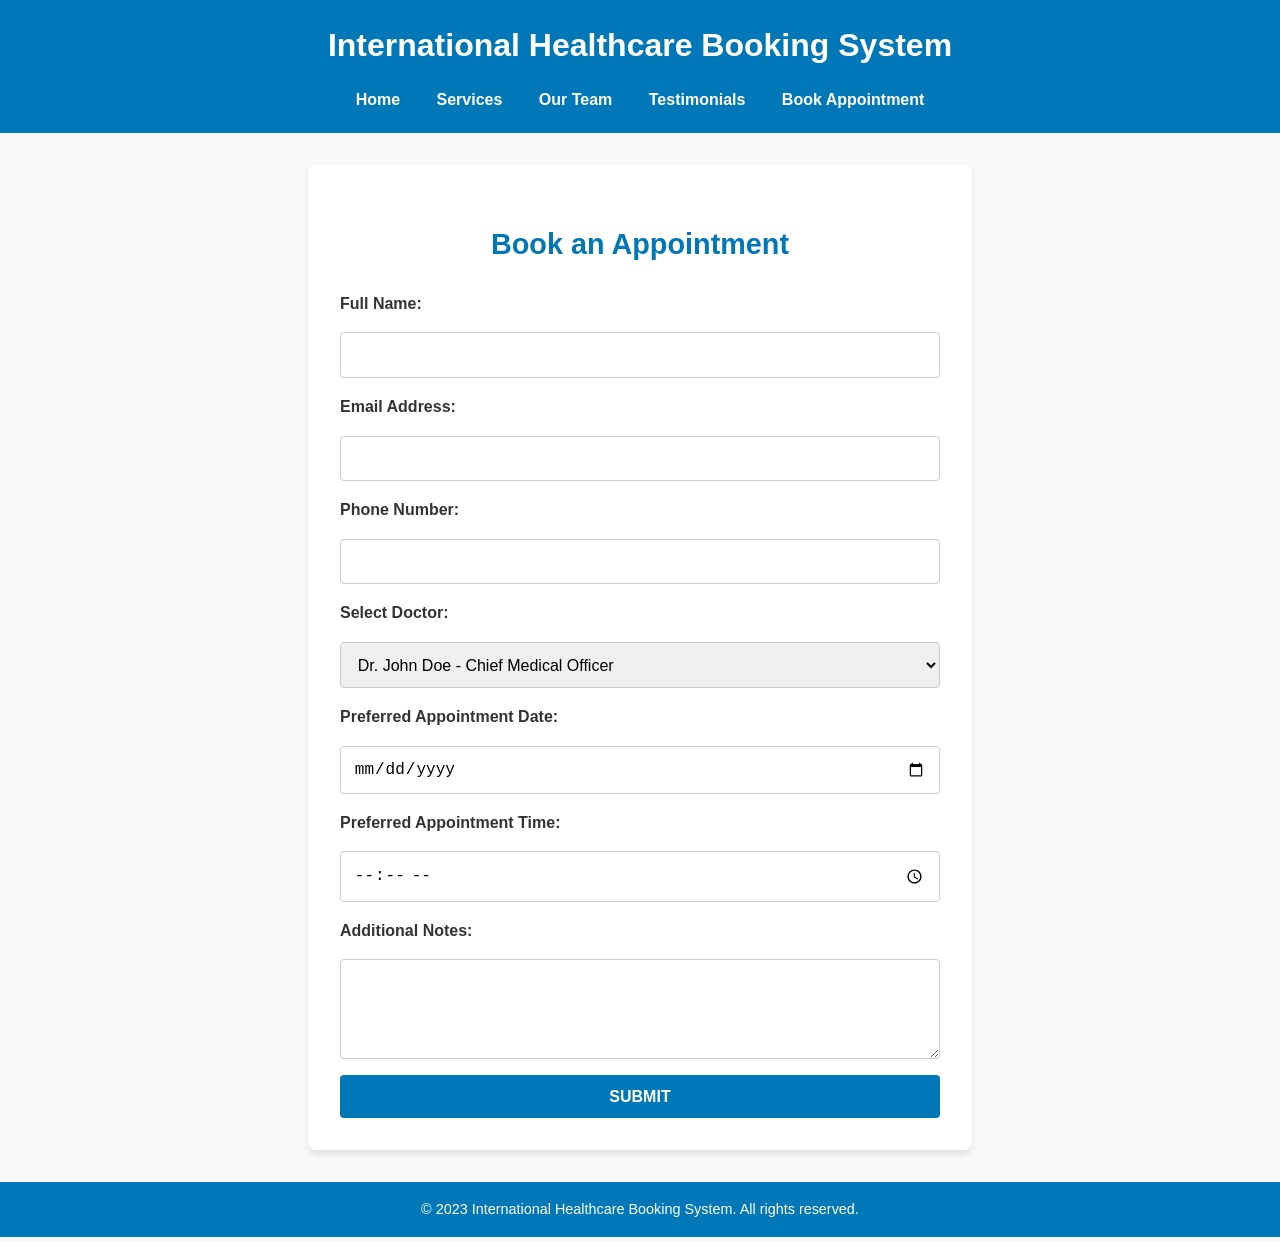
==== appointment.html @ 0a58dc1a "Healthcare Booking System" ====
<!DOCTYPE html>
<html lang="en">
    <head>
        <meta charset="UTF-8">
        <meta name="viewport" content="width=device-width, initial-scale=1.0">
        <title>Appointment Form - International Healthcare Booking System</title>
        <link rel="stylesheet" href="styles.css">
    </head>
    <body>
        <header style="background-image: url('https://media.istockphoto.com/id/1421323821/vector/circle-with-transition-line-elements-from-white-to-black-abstract-geometric-art-line.jpg?s=1024x1024&w=is&k=20&c=bwDYL6JbbYhh5A_4qeTHYhRvHOhdaFpPmRGSsmVJW2s='); background-size: cover; background-position: center; padding: 20px; text-align: center;">
            <h1>International Healthcare Booking System</h1>
            <nav>
                <a href="index.html">Home</a>
                <a href="services.html">Services</a>
                <a href="meet.html">Our Team</a>
                <a href="testimonials.html">Testimonials</a>
                <a href="appointment.html">Book Appointment</a>
            </nav>
        </header>
        <section id="appointment">
            <h2>Book an Appointment</h2>
            <form action="submit_appointment.php" method="post">
                <label for="name">Full Name:</label>
                <input type="text" id="name" name="name" required>
                
                <label for="email">Email Address:</label>
                <input type="email" id="email" name="email" required>
                
                <label for="phone">Phone Number:</label>
                <input type="tel" id="phone" name="phone" required>
                
                <label for="doctor">Select Doctor:</label>
                <select id="doctor" name="doctor" required>
                    <option value="Dr. John Doe">Dr. John Doe - Chief Medical Officer</option>
                    <option value="Dr. Jane Smith">Dr. Jane Smith - Senior Surgeon</option>
                    <option value="Dr. Emily Johnson">Dr. Emily Johnson - Pediatric Specialist</option>
                    <option value="Dr. Michael Brown">Dr. Michael Brown - Cardiologist</option>
                </select>
                
                <label for="date">Preferred Appointment Date:</label>
                <input type="date" id="date" name="date" required>
                
                <label for="time">Preferred Appointment Time:</label>
                <input type="time" id="time" name="time" required>
                
                <label for="message">Additional Notes:</label>
                <textarea id="message" name="message" rows="4"></textarea>
                
                <button type="submit">Submit</button>
            </form>
        </section>
        <footer>
            <p>&copy; 2023 International Healthcare Booking System. All rights reserved.</p>
        </footer>
    </body>
</html>
---- styles.css ----
/* General Styles */
body {
    font-family: Arial, sans-serif;
    margin: 0;
    padding: 0;
    line-height: 1.6;
    background-color: #f9f9f9;
    color: #333;
}

header {
    background-image: url('https://media.istockphoto.com/id/1421323821/vector/circle-with-transition-line-elements-from-white-to-black-abstract-geometric-art-line.jpg?s=1024x1024&w=is&k=20&c=bwDYL6JbbYhh5A_4qeTHYhRvHOhdaFpPmRGSsmVJW2s=');
    background-size:auto;
    background-position: center;
    color: white;
    text-align: center;
    padding: 20px;
}

/* Main Content Styles */
main {
    padding: 2rem;
    background-color: #ffffff;
    max-width: 800px;
    margin: 2rem auto;
    border-radius: 8px;
    box-shadow: 0 4px 6px rgba(0, 0, 0, 0.1);
}

main h2 {
    font-size: 1.8rem;
    color: #0077b6;
    margin-bottom: 1rem;
    text-align: center;
}

main p {
    font-size: 1rem;
    color: #555;
    line-height: 1.6;
    margin-bottom: 1.5rem;
}

main ul, main ol {
    margin: 1rem 0;
    padding-left: 1.5rem;
    color: #333;
}

main ul li, main ol li {
    margin-bottom: 0.5rem;
    font-size: 1rem;
    line-height: 1.4;
}

main nav {
    margin-top: 1rem;
    text-align: center;
}
main nav a {
    color: #0077b6;
    text-decoration: none;
    font-weight: bold;
    margin: 0 1rem;
}

/* Swiper Styles for Testimonials */
.swiper.mySwipertesti {
    padding: 2rem 0;
}

.swiper.mySwipertesti .swiper-wrapper {
    display: flex;
    gap: 1rem;
}

.swiper.mySwipertesti .swiper-slide {
    max-width: 300px;
    margin: auto;
}

.swiper.mySwiperservices .swiper-wrapper {
    display: flex;
    gap: 1rem;
}

.swiper.mySwiperservices .swiper-slide {
    max-width: 300px;
    margin: auto;
    text-align: center;
    background-color: white;
    border-radius: 8px;
    box-shadow: 0 4px 6px rgba(0, 0, 0, 0.1);
    padding: 1rem;
}

.swiper.mySwiperservices .swiper-slide img {
    width: 100%;
    height: 150px;
    object-fit: cover;
    border-radius: 8px;
    margin-bottom: 1rem;
}

.swiper.mySwiperservices .swiper-slide h3 {
    font-size: 1.2rem;
    color: #333;
    margin: 0.5rem 0;
}

.swiper.mySwiperservices .swiper-slide p {
    font-size: 0.9rem;
    color: #555;
    margin: 0;
}
/* Header Styles */
header {
    background-color: #0077b6;
    color: white;
    padding: 1rem 2rem;
    text-align: center;
}

header h1 {
    margin: 0;
    font-size: 2rem;
}

header nav {
    margin-top: 1rem;
}

header nav a {
    color: white;
    text-decoration: none;
    margin: 0 1rem;
    font-weight: bold;
}

header nav a:hover {
    text-decoration: underline;
}

/* Testimonials Section */
#testimonials {
    padding: 2rem;
    background-color: #e3f2fd;
    text-align: center;
}

#testimonials h2 {
    font-size: 1.8rem;
    margin-bottom: 1.5rem;
    color: #0077b6;
}

.swiper-slide {
    display: flex;
    flex-direction: column;
    align-items: center;
    text-align: center;
    padding: 1rem;
    background-color: white;
    border-radius: 8px;
    box-shadow: 0 4px 6px rgba(0, 0, 0, 0.1);
}

.swiper-slide img {
    width: 100px;
    height: 100px;
    border-radius: 50%;
    margin-bottom: 1rem;
    object-fit: cover;
}

.swiper-slide p {
    margin: 0.5rem 0;
}

.swiper-slide strong {
    color: #0077b6;
}

/* Swiper Pagination */
.swiper-pagination {
    margin-top: 1rem;
}

/* Footer Styles */
footer {
    background-color: #0077b6;
    color: white;
    text-align: center;
    padding: 1rem 0;
    margin-top: 2rem;
}

footer p {
    margin: 0;
    font-size: 0.9rem;
}

/* Team Section */
#team {
    padding: 2rem;
    background-color: #f1f1f1;
    text-align: center;
}

#team h2 {
    font-size: 1.8rem;
    margin-bottom: 1.5rem;
    color: #0077b6;
}

.team-container {
    display: flex;
    flex-wrap: wrap;
    gap: 20px;
    justify-content: center;
    padding: 20px;
}

.team-member {
    text-align: center;
    max-width: 200px;
    background-color: white;
    border-radius: 8px;
    box-shadow: 0 4px 6px rgba(0, 0, 0, 0.1);
    padding: 1rem;
}

.team-member img {
    width: 100%;
    border-radius: 50%;
    margin-bottom: 1rem;
    object-fit: cover;
}

.team-member h3 {
    font-size: 1.2rem;
    color: #333;
    margin: 0.5rem 0;
}

.team-member p {
    font-size: 0.9rem;
    color: #555;
}

/* Appointment Section */
#appointment {
    padding: 2rem;
    background-color: #ffffff;
    max-width: 600px;
    margin: 2rem auto;
    border-radius: 8px;
    box-shadow: 0 4px 6px rgba(0, 0, 0, 0.1);
}

#appointment h2 {
    font-size: 1.8rem;
    color: #0077b6;
    text-align: center;
    margin-bottom: 1.5rem;
}

#appointment form {
    display: flex;
    flex-direction: column;
    gap: 1rem;
}

#appointment label {
    font-size: 1rem;
    color: #333;
    font-weight: bold;
}

#appointment input,
#appointment select,
#appointment textarea {
    padding: 0.8rem;
    font-size: 1rem;
    border: 1px solid #ccc;
    border-radius: 4px;
    width: 100%;
    box-sizing: border-box;
}

#appointment input:focus,
#appointment select:focus,
#appointment textarea:focus {
    border-color: #0077b6;
    outline: none;
    box-shadow: 0 0 4px rgba(0, 119, 182, 0.5);
}

#appointment button {
    padding: 0.8rem;
    font-size: 1rem;
    background-color: #0077b6;
    color: white;
    border: none;
    border-radius: 4px;
    cursor: pointer;
    font-weight: bold;
    text-transform: uppercase;
}

#appointment button:hover {
    background-color: #005f8a;
}

/* Services Section */
#services {
    padding: 2rem;
    background-color: #f9f9f9;
    text-align: center;
}

#services h2 {
    font-size: 1.8rem;
    margin-bottom: 1.5rem;
    color: #0077b6;
}

.swiper.mySwiperservices {
    padding: 2rem 0;
}

.swiper-slide img {
    width: 100%;
    height: 150px;
    object-fit: cover;
    border-radius: 8px;
    margin-bottom: 1rem;
}

.swiper-slide h3 {
    font-size: 1.2rem;
    color: #333;
    margin: 0.5rem 0;
}

.swiper-slide p {
    font-size: 0.9rem;
    color: #555;
    margin: 0;
}

.swiper-button-next,
.swiper-button-prev {
    color: #0077b6;
}

.swiper-button-next:hover,
.swiper-button-prev:hover {
    color: #005f8a;
}

/* Contact Form Section */
.contact-container {
    padding: 2rem;
    background-color: #f1f1f1;
    max-width: 800px;
    margin: 2rem auto;
    border-radius: 8px;
    box-shadow: 0 4px 6px rgba(0, 0, 0, 0.1);
}

.contact-header {
    text-align: center;
    margin-bottom: 2rem;
}

.contact-header h1 {
    font-size: 2rem;
    color: #0077b6;
    margin-bottom: 0.5rem;
}

.contact-header p {
    font-size: 1rem;
    color: #555;
}

.contact-form {
    display: flex;
    flex-direction: column;
    gap: 1.5rem;
}

.contact-form h2 {
    font-size: 1.5rem;
    color: #0077b6;
    margin-bottom: 0.5rem;
}

.contact-form input,
.contact-form select,
.contact-form textarea {
    padding: 0.8rem;
    font-size: 1rem;
    border: 1px solid #ccc;
    border-radius: 4px;
    width: 100%;
    box-sizing: border-box;
}

.contact-form input:focus,
.contact-form select:focus,
.contact-form textarea:focus {
    border-color: #0077b6;
    outline: none;
    box-shadow: 0 0 4px rgba(0, 119, 182, 0.5);
}

.contact-form button {
    padding: 0.8rem;
    font-size: 1rem;
    background-color: #0077b6;
    color: white;
    border: none;
    border-radius: 4px;
    cursor: pointer;
    font-weight: bold;
    text-transform: uppercase;
}

.contact-form button:hover {
    background-color: #005f8a;
}

/* Media Queries */
@media (max-width: 768px) {
    .team-container {
        flex-direction: column;
        align-items: center;
    }

    .team-member {
        max-width: 90%;
    }

    #appointment {
        width: 90%;
    }
}

@media (max-width: 480px) {
    header h1 {
        font-size: 1.5rem;
    }

    header nav a {
        font-size: 0.9rem;
    }

    #testimonials h2,
    #team h2,
    #services h2 {
        font-size: 1.5rem;
    }

    .swiper-slide img {
        width: 80%;
        height: auto;
    }
}
/* End of CSS */
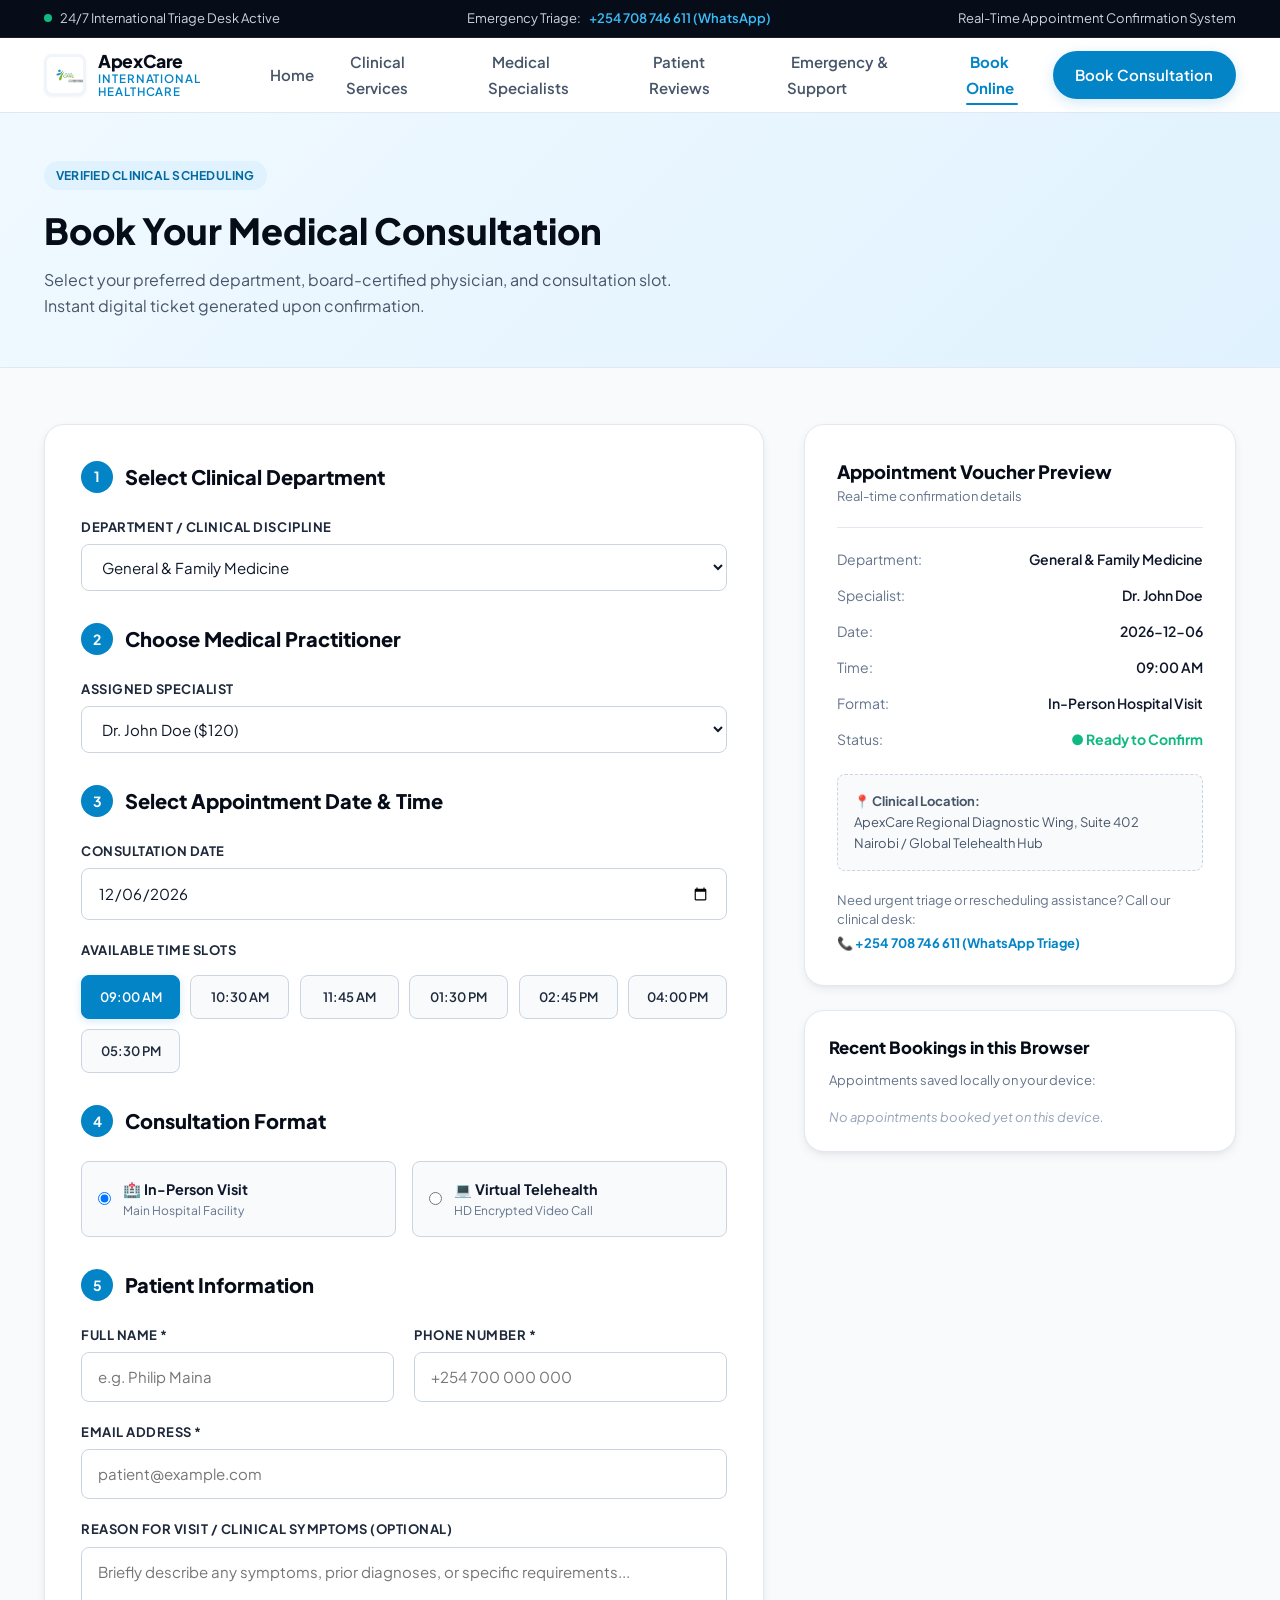
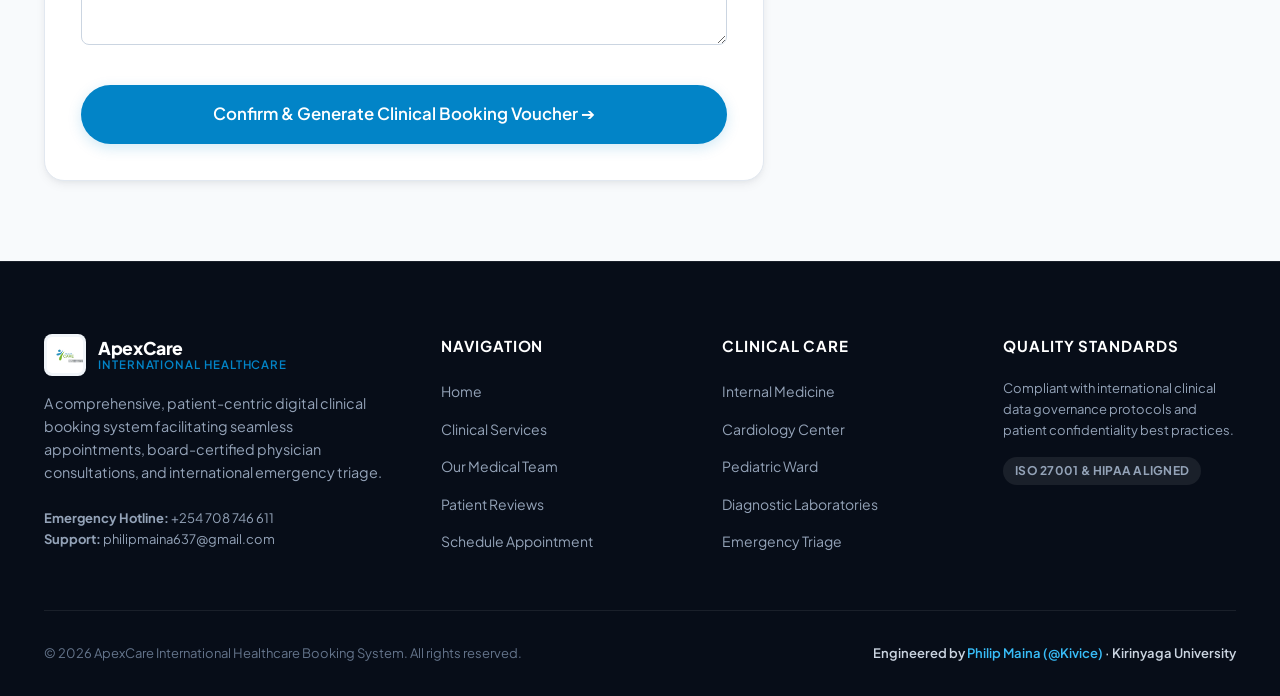
==== commit 1f5d5fd3: "feat: upgrade clinical portal design system, interactive booking flow, verified specialist directory" ====
--- a/appointment.html
+++ b/appointment.html
@@ -1,56 +1,351 @@
 <!DOCTYPE html>
 <html lang="en">
-    <head>
-        <meta charset="UTF-8">
-        <meta name="viewport" content="width=device-width, initial-scale=1.0">
-        <title>Appointment Form - International Healthcare Booking System</title>
-        <link rel="stylesheet" href="styles.css">
-    </head>
-    <body>
-        <header style="background-image: url('https://media.istockphoto.com/id/1421323821/vector/circle-with-transition-line-elements-from-white-to-black-abstract-geometric-art-line.jpg?s=1024x1024&w=is&k=20&c=bwDYL6JbbYhh5A_4qeTHYhRvHOhdaFpPmRGSsmVJW2s='); background-size: cover; background-position: center; padding: 20px; text-align: center;">
-            <h1>International Healthcare Booking System</h1>
-            <nav>
-                <a href="index.html">Home</a>
-                <a href="services.html">Services</a>
-                <a href="meet.html">Our Team</a>
-                <a href="testimonials.html">Testimonials</a>
-                <a href="appointment.html">Book Appointment</a>
-            </nav>
-        </header>
-        <section id="appointment">
-            <h2>Book an Appointment</h2>
-            <form action="submit_appointment.php" method="post">
-                <label for="name">Full Name:</label>
-                <input type="text" id="name" name="name" required>
-                
-                <label for="email">Email Address:</label>
-                <input type="email" id="email" name="email" required>
-                
-                <label for="phone">Phone Number:</label>
-                <input type="tel" id="phone" name="phone" required>
-                
-                <label for="doctor">Select Doctor:</label>
-                <select id="doctor" name="doctor" required>
-                    <option value="Dr. John Doe">Dr. John Doe - Chief Medical Officer</option>
-                    <option value="Dr. Jane Smith">Dr. Jane Smith - Senior Surgeon</option>
-                    <option value="Dr. Emily Johnson">Dr. Emily Johnson - Pediatric Specialist</option>
-                    <option value="Dr. Michael Brown">Dr. Michael Brown - Cardiologist</option>
-                </select>
-                
-                <label for="date">Preferred Appointment Date:</label>
-                <input type="date" id="date" name="date" required>
-                
-                <label for="time">Preferred Appointment Time:</label>
-                <input type="time" id="time" name="time" required>
-                
-                <label for="message">Additional Notes:</label>
-                <textarea id="message" name="message" rows="4"></textarea>
-                
-                <button type="submit">Submit</button>
+<head>
+  <meta charset="UTF-8">
+  <meta name="viewport" content="width=device-width, initial-scale=1.0">
+  <title>Book an Appointment | ApexCare International Healthcare</title>
+  <meta name="description" content="Schedule verified clinical consultations, specialist appointments, and diagnostic sessions online.">
+  <link rel="preconnect" href="https://fonts.googleapis.com">
+  <link rel="preconnect" href="https://fonts.gstatic.com" crossorigin>
+  <link href="https://fonts.googleapis.com/css2?family=Plus+Jakarta+Sans:wght@400;500;600;700;800&family=JetBrains+Mono:wght@500;700&display=swap" rel="stylesheet">
+  <link rel="stylesheet" href="styles.css">
+  <link rel="icon" type="image/png" href="Healthcare%20Logo.png">
+</head>
+<body>
+
+  <!-- Top Clinical Triage Strip -->
+  <div class="top-bar">
+    <div class="container top-bar-content">
+      <div class="top-bar-item">
+        <span class="pulse-dot"></span>
+        <span>24/7 International Triage Desk Active</span>
+      </div>
+      <div class="top-bar-item">
+        <span>Emergency Triage:</span>
+        <a href="https://wa.me/254708746611" target="_blank" rel="noopener noreferrer" class="top-bar-link">+254 708 746 611 (WhatsApp)</a>
+      </div>
+      <div class="top-bar-item">
+        <span>Real-Time Appointment Confirmation System</span>
+      </div>
+    </div>
+  </div>
+
+  <!-- Header & Navigation -->
+  <header class="site-header">
+    <div class="container nav-container">
+      <a href="index.html" class="brand">
+        <img src="Healthcare%20Logo.png" alt="ApexCare Logo" class="brand-logo">
+        <div class="brand-text">
+          <span class="brand-name">ApexCare</span>
+          <span class="brand-sub">International Healthcare</span>
+        </div>
+      </a>
+
+      <nav>
+        <ul class="nav-links">
+          <li><a href="index.html" class="nav-link">Home</a></li>
+          <li><a href="services.html" class="nav-link">Clinical Services</a></li>
+          <li><a href="meet.html" class="nav-link">Medical Specialists</a></li>
+          <li><a href="testimonials.html" class="nav-link">Patient Reviews</a></li>
+          <li><a href="contact.html" class="nav-link">Emergency & Support</a></li>
+          <li><a href="appointment.html" class="nav-link active" style="color: var(--primary); font-weight: 700;">Book Online</a></li>
+        </ul>
+      </nav>
+
+      <div class="nav-actions">
+        <a href="appointment.html" class="btn btn-primary">Book Consultation</a>
+        <button class="mobile-toggle" aria-label="Toggle Menu">☰</button>
+      </div>
+    </div>
+  </header>
+
+  <main>
+    <!-- Page Header -->
+    <section style="background: linear-gradient(135deg, #f0f9ff 0%, #e0f2fe 100%); padding: 3rem 0; border-bottom: 1px solid var(--slate-200);">
+      <div class="container">
+        <div class="badge badge-primary" style="margin-bottom: 0.75rem;">Verified Clinical Scheduling</div>
+        <h1 style="font-size: 2.25rem; font-weight: 800; color: var(--navy-950); margin-bottom: 0.5rem;">Book Your Medical Consultation</h1>
+        <p style="color: var(--slate-600); max-width: 650px;">Select your preferred department, board-certified physician, and consultation slot. Instant digital ticket generated upon confirmation.</p>
+      </div>
+    </section>
+
+    <!-- Booking Layout -->
+    <section class="booking-section">
+      <div class="container">
+        <div class="booking-layout">
+
+          <!-- Left: Multi-step interactive booking form -->
+          <div class="booking-card">
+            <form id="appointmentForm">
+
+              <!-- Step 1: Department -->
+              <div style="margin-bottom: 2rem;">
+                <h2 class="booking-step-title">
+                  <span class="step-num">1</span>
+                  Select Clinical Department
+                </h2>
+                <div class="form-group">
+                  <label class="form-label" for="deptSelect">Department / Clinical Discipline</label>
+                  <select id="deptSelect" class="form-select" required>
+                    <option value="general">General & Family Medicine</option>
+                    <option value="cardiology">Cardiology & Cardiovascular Center</option>
+                    <option value="pediatrics">Pediatrics & Neonatal Care</option>
+                    <option value="surgery">Orthopedics & Surgical Care</option>
+                    <option value="diagnostics">Diagnostic & Laboratory Pathology</option>
+                    <option value="emergency">Emergency Medicine & Acute Care</option>
+                  </select>
+                </div>
+              </div>
+
+              <!-- Step 2: Doctor Selection -->
+              <div style="margin-bottom: 2rem;">
+                <h2 class="booking-step-title">
+                  <span class="step-num">2</span>
+                  Choose Medical Practitioner
+                </h2>
+                <div class="form-group">
+                  <label class="form-label" for="doctorSelect">Assigned Specialist</label>
+                  <select id="doctorSelect" class="form-select" required>
+                    <option value="Dr. John Doe">Dr. John Doe, MD (CMO - Internal Medicine) - $120</option>
+                    <option value="Dr. Michael Brown">Dr. Michael Brown, FACC (Cardiology) - $160</option>
+                    <option value="Dr. Jane Smith">Dr. Jane Smith, FACS (Orthopedic Surgeon) - $180</option>
+                    <option value="Dr. Emily Johnson">Dr. Emily Johnson, FAAP (Pediatrics) - $110</option>
+                  </select>
+                </div>
+              </div>
+
+              <!-- Step 3: Date & Slots -->
+              <div style="margin-bottom: 2rem;">
+                <h2 class="booking-step-title">
+                  <span class="step-num">3</span>
+                  Select Appointment Date & Time
+                </h2>
+                <div class="form-group" style="margin-bottom: 1.25rem;">
+                  <label class="form-label" for="dateInput">Consultation Date</label>
+                  <input type="date" id="dateInput" class="form-input" required>
+                </div>
+
+                <div class="form-group">
+                  <label class="form-label">Available Time Slots</label>
+                  <input type="hidden" id="selectedTime" value="09:00 AM">
+                  <div class="slot-picker">
+                    <button type="button" class="slot-btn selected" data-time="09:00 AM">09:00 AM</button>
+                    <button type="button" class="slot-btn" data-time="10:30 AM">10:30 AM</button>
+                    <button type="button" class="slot-btn" data-time="11:45 AM">11:45 AM</button>
+                    <button type="button" class="slot-btn" data-time="01:30 PM">01:30 PM</button>
+                    <button type="button" class="slot-btn" data-time="02:45 PM">02:45 PM</button>
+                    <button type="button" class="slot-btn" data-time="04:00 PM">04:00 PM</button>
+                    <button type="button" class="slot-btn" data-time="05:30 PM">05:30 PM</button>
+                  </div>
+                </div>
+              </div>
+
+              <!-- Step 4: Consultation Mode -->
+              <div style="margin-bottom: 2rem;">
+                <h2 class="booking-step-title">
+                  <span class="step-num">4</span>
+                  Consultation Format
+                </h2>
+                <div style="display: grid; grid-template-columns: repeat(auto-fit, minmax(200px, 1fr)); gap: 1rem;">
+                  <label style="border: 1px solid var(--slate-300); padding: 1rem; border-radius: var(--radius-sm); display: flex; align-items: center; gap: 0.75rem; cursor: pointer; background: var(--slate-50);">
+                    <input type="radio" name="consultationMode" value="In-Person Hospital Visit" checked>
+                    <div>
+                      <div style="font-weight: 700; font-size: 0.9rem;">🏥 In-Person Visit</div>
+                      <div style="font-size: 0.75rem; color: var(--slate-500);">Main Hospital Facility</div>
+                    </div>
+                  </label>
+
+                  <label style="border: 1px solid var(--slate-300); padding: 1rem; border-radius: var(--radius-sm); display: flex; align-items: center; gap: 0.75rem; cursor: pointer; background: var(--slate-50);">
+                    <input type="radio" name="consultationMode" value="Secure Telemedicine Video">
+                    <div>
+                      <div style="font-weight: 700; font-size: 0.9rem;">💻 Virtual Telehealth</div>
+                      <div style="font-size: 0.75rem; color: var(--slate-500);">HD Encrypted Video Call</div>
+                    </div>
+                  </label>
+                </div>
+              </div>
+
+              <!-- Step 5: Patient Details -->
+              <div style="margin-bottom: 2.5rem;">
+                <h2 class="booking-step-title">
+                  <span class="step-num">5</span>
+                  Patient Information
+                </h2>
+
+                <div style="display: grid; grid-template-columns: 1fr 1fr; gap: 1.25rem; margin-bottom: 1.25rem;">
+                  <div class="form-group">
+                    <label class="form-label" for="patientName">Full Name *</label>
+                    <input type="text" id="patientName" class="form-input" placeholder="e.g. Philip Maina" required>
+                  </div>
+                  <div class="form-group">
+                    <label class="form-label" for="patientPhone">Phone Number *</label>
+                    <input type="tel" id="patientPhone" class="form-input" placeholder="+254 700 000 000" required>
+                  </div>
+                </div>
+
+                <div class="form-group" style="margin-bottom: 1.25rem;">
+                  <label class="form-label" for="patientEmail">Email Address *</label>
+                  <input type="email" id="patientEmail" class="form-input" placeholder="patient@example.com" required>
+                </div>
+
+                <div class="form-group">
+                  <label class="form-label" for="patientNotes">Reason for Visit / Clinical Symptoms (Optional)</label>
+                  <textarea id="patientNotes" class="form-textarea" rows="3" placeholder="Briefly describe any symptoms, prior diagnoses, or specific requirements..."></textarea>
+                </div>
+              </div>
+
+              <button type="submit" class="btn btn-primary" style="width: 100%; padding: 0.95rem; font-size: 1.05rem;">
+                Confirm & Generate Clinical Booking Voucher ➔
+              </button>
             </form>
-        </section>
-        <footer>
-            <p>&copy; 2023 International Healthcare Booking System. All rights reserved.</p>
-        </footer>
-    </body>
-</html>+          </div>
+
+          <!-- Right: Live Summary Slip & Help -->
+          <div>
+            <div class="summary-card">
+              <div class="summary-header">
+                <div class="summary-title">Appointment Voucher Preview</div>
+                <div class="summary-sub">Real-time confirmation details</div>
+              </div>
+
+              <div class="summary-rows">
+                <div class="summary-row">
+                  <span class="summary-label">Department:</span>
+                  <span class="summary-value" id="sumDept">General & Family Medicine</span>
+                </div>
+                <div class="summary-row">
+                  <span class="summary-label">Specialist:</span>
+                  <span class="summary-value" id="sumDoctor">Dr. John Doe</span>
+                </div>
+                <div class="summary-row">
+                  <span class="summary-label">Date:</span>
+                  <span class="summary-value" id="sumDate">Today</span>
+                </div>
+                <div class="summary-row">
+                  <span class="summary-label">Time:</span>
+                  <span class="summary-value" id="sumTime">09:00 AM</span>
+                </div>
+                <div class="summary-row">
+                  <span class="summary-label">Format:</span>
+                  <span class="summary-value" id="sumMode">In-Person Hospital Visit</span>
+                </div>
+                <div class="summary-row">
+                  <span class="summary-label">Status:</span>
+                  <span class="summary-value" style="color: var(--emerald-500); font-weight: 700;">● Ready to Confirm</span>
+                </div>
+              </div>
+
+              <div style="background: var(--slate-50); border: 1px dashed var(--slate-300); border-radius: var(--radius-sm); padding: 1rem; font-size: 0.8125rem; color: var(--slate-600); margin-bottom: 1.25rem;">
+                <strong>📍 Clinical Location:</strong><br>
+                ApexCare Regional Diagnostic Wing, Suite 402<br>
+                Nairobi / Global Telehealth Hub
+              </div>
+
+              <div style="font-size: 0.8125rem; color: var(--slate-500); line-height: 1.5;">
+                Need urgent triage or rescheduling assistance? Call our clinical desk:
+                <a href="https://wa.me/254708746611" target="_blank" style="color: var(--primary); font-weight: 700; display: block; margin-top: 0.25rem;">
+                  📞 +254 708 746 611 (WhatsApp Triage)
+                </a>
+              </div>
+            </div>
+
+            <!-- Stored bookings lookup -->
+            <div class="booking-card" style="margin-top: 1.5rem; padding: 1.5rem;">
+              <h3 style="font-size: 1.05rem; font-weight: 800; color: var(--navy-950); margin-bottom: 0.5rem;">Recent Bookings in this Browser</h3>
+              <p style="font-size: 0.8125rem; color: var(--slate-500); margin-bottom: 1rem;">Appointments saved locally on your device:</p>
+              <div id="localBookingsList" style="font-size: 0.8125rem; color: var(--slate-600);">
+                <!-- Populated dynamically -->
+              </div>
+            </div>
+          </div>
+
+        </div>
+      </div>
+    </section>
+  </main>
+
+  <!-- Modern Clinical Footer -->
+  <footer class="site-footer">
+    <div class="container">
+      <div class="footer-grid">
+        <div class="footer-brand">
+          <div class="brand">
+            <img src="Healthcare%20Logo.png" alt="ApexCare Logo" class="brand-logo">
+            <div class="brand-text">
+              <span class="brand-name">ApexCare</span>
+              <span class="brand-sub">International Healthcare</span>
+            </div>
+          </div>
+          <p class="footer-desc">
+            A comprehensive, patient-centric digital clinical booking system facilitating seamless appointments, board-certified physician consultations, and international emergency triage.
+          </p>
+          <div style="font-size: 0.8125rem; color: var(--slate-400);">
+            <strong>Emergency Hotline:</strong> +254 708 746 611<br>
+            <strong>Support:</strong> philipmaina637@gmail.com
+          </div>
+        </div>
+
+        <div>
+          <div class="footer-col-title">Navigation</div>
+          <ul class="footer-links">
+            <li><a href="index.html" class="footer-link">Home</a></li>
+            <li><a href="services.html" class="footer-link">Clinical Services</a></li>
+            <li><a href="meet.html" class="footer-link">Our Medical Team</a></li>
+            <li><a href="testimonials.html" class="footer-link">Patient Reviews</a></li>
+            <li><a href="appointment.html" class="footer-link">Schedule Appointment</a></li>
+          </ul>
+        </div>
+
+        <div>
+          <div class="footer-col-title">Clinical Care</div>
+          <ul class="footer-links">
+            <li><a href="services.html" class="footer-link">Internal Medicine</a></li>
+            <li><a href="services.html" class="footer-link">Cardiology Center</a></li>
+            <li><a href="services.html" class="footer-link">Pediatric Ward</a></li>
+            <li><a href="services.html" class="footer-link">Diagnostic Laboratories</a></li>
+            <li><a href="contact.html" class="footer-link">Emergency Triage</a></li>
+          </ul>
+        </div>
+
+        <div>
+          <div class="footer-col-title">Quality Standards</div>
+          <p style="font-size: 0.8125rem; line-height: 1.6; color: var(--slate-400); margin-bottom: 1rem;">
+            Compliant with international clinical data governance protocols and patient confidentiality best practices.
+          </p>
+          <div class="badge badge-neutral" style="background: rgba(255, 255, 255, 0.08); color: #94a3b8;">
+            ISO 27001 & HIPAA Aligned
+          </div>
+        </div>
+      </div>
+
+      <div class="footer-bottom">
+        <div>&copy; 2026 ApexCare International Healthcare Booking System. All rights reserved.</div>
+        <div class="footer-author">
+          Engineered by <a href="https://kivice.github.io/" target="_blank">Philip Maina (@Kivice)</a> · Kirinyaga University
+        </div>
+      </div>
+    </div>
+  </footer>
+
+  <script src="components.js"></script>
+  <script>
+    // Quick script to populate local bookings
+    document.addEventListener('DOMContentLoaded', () => {
+      const list = document.getElementById('localBookingsList');
+      if (list) {
+        const saved = JSON.parse(localStorage.getItem('apex_appointments') || '[]');
+        if (saved.length === 0) {
+          list.innerHTML = '<div style="color: #94a3b8; font-style: italic;">No appointments booked yet on this device.</div>';
+        } else {
+          list.innerHTML = saved.slice(0, 3).map(a => `
+            <div style="padding: 0.6rem 0; border-bottom: 1px solid #e2e8f0;">
+              <strong style="color: #0284c7;">${a.id}</strong> — ${a.doctor}<br>
+              <span style="color: #64748b;">${a.date} at ${a.time} (${a.dept})</span>
+            </div>
+          `).join('');
+        }
+      }
+    });
+  </script>
+</body>
+</html>
--- a/styles.css
+++ b/styles.css
@@ -1,471 +1,1443 @@
-/* General Styles */
+/* ==========================================================================
+   APEXCARE INTERNATIONAL HEALTHCARE BOOKING SYSTEM
+   Modern Clinical Design System & Responsive Stylesheet
+   Engineered by Philip Maina (@Kivice)
+   ========================================================================== */
+
+:root {
+  /* Color Palette */
+  --primary: #0284c7;
+  --primary-hover: #0369a1;
+  --primary-light: #e0f2fe;
+  --primary-glow: rgba(2, 132, 199, 0.18);
+  
+  --teal: #0d9488;
+  --teal-light: #ccfbf1;
+  
+  --navy-950: #070d18;
+  --navy-900: #0f172a;
+  --navy-800: #1e293b;
+  --navy-700: #334155;
+  --slate-600: #475569;
+  --slate-500: #64748b;
+  --slate-400: #94a3b8;
+  --slate-300: #cbd5e1;
+  --slate-200: #e2e8f0;
+  --slate-100: #f1f5f9;
+  --slate-50: #f8fafc;
+  --white: #ffffff;
+  
+  --emerald-500: #10b981;
+  --emerald-50: #ecfdf5;
+  --rose-500: #f43f5e;
+  --rose-50: #fff1f2;
+  --amber-500: #f59e0b;
+  
+  /* Typography */
+  --font-sans: 'Plus Jakarta Sans', system-ui, -apple-system, BlinkMacSystemFont, 'Segoe UI', Roboto, sans-serif;
+  --font-mono: 'JetBrains Mono', ui-monospace, monospace;
+  
+  /* Geometry & Shadows */
+  --radius-sm: 8px;
+  --radius-md: 14px;
+  --radius-lg: 20px;
+  --radius-full: 9999px;
+  
+  --shadow-sm: 0 1px 3px rgba(15, 23, 42, 0.05);
+  --shadow-md: 0 4px 12px -2px rgba(15, 23, 42, 0.08), 0 2px 6px -2px rgba(15, 23, 42, 0.05);
+  --shadow-lg: 0 12px 24px -4px rgba(15, 23, 42, 0.1), 0 4px 8px -2px rgba(15, 23, 42, 0.04);
+  --shadow-xl: 0 20px 35px -5px rgba(15, 23, 42, 0.12), 0 10px 15px -5px rgba(15, 23, 42, 0.04);
+  
+  --transition-fast: 0.15s ease;
+  --transition-normal: 0.25s ease;
+  --max-width: 1240px;
+}
+
+/* Base Reset */
+*, *::before, *::after {
+  box-sizing: border-box;
+  margin: 0;
+  padding: 0;
+}
+
+html {
+  font-family: var(--font-sans);
+  color: var(--navy-900);
+  background-color: var(--slate-50);
+  line-height: 1.6;
+  scroll-behavior: smooth;
+  -webkit-font-smoothing: antialiased;
+}
+
 body {
-    font-family: Arial, sans-serif;
-    margin: 0;
-    padding: 0;
-    line-height: 1.6;
-    background-color: #f9f9f9;
-    color: #333;
-}
-
-header {
-    background-image: url('https://media.istockphoto.com/id/1421323821/vector/circle-with-transition-line-elements-from-white-to-black-abstract-geometric-art-line.jpg?s=1024x1024&w=is&k=20&c=bwDYL6JbbYhh5A_4qeTHYhRvHOhdaFpPmRGSsmVJW2s=');
-    background-size:auto;
-    background-position: center;
-    color: white;
-    text-align: center;
-    padding: 20px;
-}
-
-/* Main Content Styles */
-main {
+  min-height: 100vh;
+  display: flex;
+  flex-direction: column;
+  background-color: var(--slate-50);
+  color: var(--navy-900);
+  overflow-x: hidden;
+}
+
+img {
+  max-width: 100%;
+  height: auto;
+  display: block;
+}
+
+a {
+  color: inherit;
+  text-decoration: none;
+}
+
+button, input, select, textarea {
+  font: inherit;
+}
+
+.container {
+  width: 100%;
+  max-width: var(--max-width);
+  margin-left: auto;
+  margin-right: auto;
+  padding-left: 1.5rem;
+  padding-right: 1.5rem;
+}
+
+/* ==========================================================================
+   Top Clinical Triage Strip
+   ========================================================================== */
+.top-bar {
+  background: var(--navy-950);
+  color: var(--slate-300);
+  font-size: 0.8125rem;
+  padding: 0.5rem 0;
+  border-bottom: 1px solid rgba(255, 255, 255, 0.08);
+}
+
+.top-bar-content {
+  display: flex;
+  justify-content: space-between;
+  align-items: center;
+  flex-wrap: wrap;
+  gap: 0.75rem;
+}
+
+.top-bar-item {
+  display: inline-flex;
+  align-items: center;
+  gap: 0.5rem;
+}
+
+.top-bar-item .pulse-dot {
+  width: 8px;
+  height: 8px;
+  background: var(--emerald-500);
+  border-radius: 50%;
+  box-shadow: 0 0 0 0 rgba(16, 185, 129, 0.7);
+  animation: pulse-ring 2s infinite;
+}
+
+@keyframes pulse-ring {
+  0% { box-shadow: 0 0 0 0 rgba(16, 185, 129, 0.7); }
+  70% { box-shadow: 0 0 0 8px rgba(16, 185, 129, 0); }
+  100% { box-shadow: 0 0 0 0 rgba(16, 185, 129, 0); }
+}
+
+.top-bar-link {
+  color: #38bdf8;
+  font-weight: 600;
+  transition: color var(--transition-fast);
+}
+
+.top-bar-link:hover {
+  color: #7dd3fc;
+  text-decoration: underline;
+}
+
+/* ==========================================================================
+   Header & Navigation
+   ========================================================================== */
+.site-header {
+  position: sticky;
+  top: 0;
+  z-index: 100;
+  background: rgba(255, 255, 255, 0.94);
+  backdrop-filter: blur(12px);
+  border-bottom: 1px solid var(--slate-200);
+  transition: box-shadow var(--transition-normal);
+}
+
+.nav-container {
+  display: flex;
+  align-items: center;
+  justify-content: space-between;
+  height: 74px;
+}
+
+.brand {
+  display: flex;
+  align-items: center;
+  gap: 0.75rem;
+  font-weight: 700;
+  font-size: 1.15rem;
+  color: var(--navy-900);
+  letter-spacing: -0.02em;
+}
+
+.brand-logo {
+  width: 42px;
+  height: 42px;
+  object-fit: contain;
+  border-radius: var(--radius-sm);
+  background: var(--slate-100);
+  padding: 3px;
+  box-shadow: var(--shadow-sm);
+}
+
+.brand-text {
+  display: flex;
+  flex-direction: column;
+  line-height: 1.15;
+}
+
+.brand-name {
+  font-size: 1.1rem;
+  font-weight: 800;
+  color: var(--navy-950);
+}
+
+.brand-sub {
+  font-size: 0.72rem;
+  font-weight: 600;
+  text-transform: uppercase;
+  letter-spacing: 0.08em;
+  color: var(--primary);
+}
+
+.nav-links {
+  display: flex;
+  align-items: center;
+  gap: 1.75rem;
+  list-style: none;
+}
+
+.nav-link {
+  font-size: 0.9375rem;
+  font-weight: 600;
+  color: var(--slate-600);
+  padding: 0.5rem 0.25rem;
+  position: relative;
+  transition: color var(--transition-fast);
+}
+
+.nav-link:hover {
+  color: var(--primary);
+}
+
+.nav-link.active {
+  color: var(--primary);
+}
+
+.nav-link.active::after {
+  content: '';
+  position: absolute;
+  bottom: 0;
+  left: 0;
+  right: 0;
+  height: 2px;
+  background: var(--primary);
+  border-radius: 2px;
+}
+
+.nav-actions {
+  display: flex;
+  align-items: center;
+  gap: 1rem;
+}
+
+.mobile-toggle {
+  display: none;
+  background: none;
+  border: none;
+  font-size: 1.5rem;
+  cursor: pointer;
+  color: var(--navy-900);
+  padding: 0.5rem;
+}
+
+/* ==========================================================================
+   Buttons & Pills
+   ========================================================================== */
+.btn {
+  display: inline-flex;
+  align-items: center;
+  justify-content: center;
+  gap: 0.5rem;
+  font-weight: 600;
+  font-size: 0.9375rem;
+  padding: 0.6875rem 1.35rem;
+  border-radius: var(--radius-full);
+  border: 1px solid transparent;
+  cursor: pointer;
+  transition: all var(--transition-fast);
+  white-space: nowrap;
+}
+
+.btn-primary {
+  background: var(--primary);
+  color: var(--white);
+  box-shadow: 0 4px 14px var(--primary-glow);
+}
+
+.btn-primary:hover {
+  background: var(--primary-hover);
+  transform: translateY(-1px);
+  box-shadow: 0 6px 18px rgba(2, 132, 199, 0.28);
+}
+
+.btn-secondary {
+  background: var(--white);
+  color: var(--navy-800);
+  border-color: var(--slate-300);
+  box-shadow: var(--shadow-sm);
+}
+
+.btn-secondary:hover {
+  background: var(--slate-50);
+  border-color: var(--slate-400);
+  color: var(--navy-950);
+}
+
+.btn-outline {
+  background: transparent;
+  color: var(--primary);
+  border-color: var(--primary);
+}
+
+.btn-outline:hover {
+  background: var(--primary-light);
+}
+
+.btn-emergency {
+  background: var(--rose-500);
+  color: var(--white);
+}
+
+.btn-emergency:hover {
+  background: #e11d48;
+}
+
+.badge {
+  display: inline-flex;
+  align-items: center;
+  gap: 0.4rem;
+  padding: 0.3rem 0.75rem;
+  border-radius: var(--radius-full);
+  font-size: 0.75rem;
+  font-weight: 700;
+  letter-spacing: 0.02em;
+  text-transform: uppercase;
+}
+
+.badge-primary {
+  background: var(--primary-light);
+  color: var(--primary-hover);
+}
+
+.badge-success {
+  background: var(--emerald-50);
+  color: #047857;
+}
+
+.badge-neutral {
+  background: var(--slate-100);
+  color: var(--slate-600);
+}
+
+/* ==========================================================================
+   Hero Section
+   ========================================================================== */
+.hero {
+  position: relative;
+  background: linear-gradient(135deg, #f0f9ff 0%, #e0f2fe 30%, #f8fafc 100%);
+  padding: 4.5rem 0 3.5rem;
+  overflow: hidden;
+  border-bottom: 1px solid var(--slate-200);
+}
+
+.hero-grid {
+  display: grid;
+  grid-template-columns: 1.15fr 0.85fr;
+  gap: 3rem;
+  align-items: center;
+}
+
+.hero-content {
+  max-width: 650px;
+}
+
+.hero-pill {
+  margin-bottom: 1.25rem;
+}
+
+.hero-title {
+  font-size: clamp(2.25rem, 4vw, 3.25rem);
+  font-weight: 800;
+  line-height: 1.15;
+  letter-spacing: -0.03em;
+  color: var(--navy-950);
+  margin-bottom: 1.25rem;
+}
+
+.hero-title .highlight {
+  color: var(--primary);
+  background: linear-gradient(120deg, #0284c7 0%, #0d9488 100%);
+  -webkit-background-clip: text;
+  -webkit-text-fill-color: transparent;
+}
+
+.hero-desc {
+  font-size: 1.125rem;
+  color: var(--slate-600);
+  line-height: 1.65;
+  margin-bottom: 2rem;
+}
+
+.hero-cta {
+  display: flex;
+  flex-wrap: wrap;
+  gap: 1rem;
+  margin-bottom: 2.5rem;
+}
+
+.hero-stats {
+  display: grid;
+  grid-template-columns: repeat(3, 1fr);
+  gap: 1.5rem;
+  padding-top: 2rem;
+  border-top: 1px solid rgba(15, 23, 42, 0.08);
+}
+
+.hero-stat-value {
+  font-size: 1.85rem;
+  font-weight: 800;
+  color: var(--navy-950);
+  line-height: 1;
+  margin-bottom: 0.35rem;
+}
+
+.hero-stat-label {
+  font-size: 0.8125rem;
+  color: var(--slate-500);
+  font-weight: 500;
+}
+
+.hero-visual {
+  position: relative;
+}
+
+.hero-card-preview {
+  position: relative;
+  background: var(--white);
+  border-radius: var(--radius-lg);
+  padding: 1.25rem;
+  box-shadow: var(--shadow-xl);
+  border: 1px solid var(--slate-200);
+}
+
+.hero-image {
+  width: 100%;
+  height: 380px;
+  object-fit: cover;
+  border-radius: var(--radius-md);
+}
+
+.hero-floating-card {
+  position: absolute;
+  background: rgba(255, 255, 255, 0.95);
+  backdrop-filter: blur(8px);
+  padding: 1rem 1.25rem;
+  border-radius: var(--radius-md);
+  box-shadow: var(--shadow-lg);
+  border: 1px solid var(--slate-200);
+  display: flex;
+  align-items: center;
+  gap: 0.85rem;
+}
+
+.floating-1 {
+  bottom: -20px;
+  left: -20px;
+}
+
+.floating-icon {
+  width: 44px;
+  height: 44px;
+  border-radius: 50%;
+  background: var(--emerald-50);
+  color: var(--emerald-500);
+  display: flex;
+  align-items: center;
+  justify-content: center;
+  font-size: 1.25rem;
+}
+
+.floating-title {
+  font-weight: 700;
+  font-size: 0.9375rem;
+  color: var(--navy-900);
+}
+
+.floating-sub {
+  font-size: 0.775rem;
+  color: var(--slate-500);
+}
+
+/* ==========================================================================
+   Quick Booking Widget (Homepage)
+   ========================================================================== */
+.quick-booking-bar {
+  margin-top: -30px;
+  position: relative;
+  z-index: 10;
+  margin-bottom: 4rem;
+}
+
+.quick-booking-box {
+  background: var(--white);
+  border-radius: var(--radius-lg);
+  padding: 1.75rem 2rem;
+  box-shadow: var(--shadow-xl);
+  border: 1px solid var(--slate-200);
+}
+
+.quick-booking-form {
+  display: grid;
+  grid-template-columns: repeat(4, 1fr) auto;
+  gap: 1.25rem;
+  align-items: end;
+}
+
+.form-group {
+  display: flex;
+  flex-direction: column;
+  gap: 0.4rem;
+}
+
+.form-label {
+  font-size: 0.8125rem;
+  font-weight: 700;
+  color: var(--navy-800);
+  text-transform: uppercase;
+  letter-spacing: 0.04em;
+}
+
+.form-input, .form-select, .form-textarea {
+  width: 100%;
+  padding: 0.75rem 1rem;
+  border: 1px solid var(--slate-300);
+  border-radius: var(--radius-sm);
+  background: var(--white);
+  color: var(--navy-900);
+  font-size: 0.9375rem;
+  transition: all var(--transition-fast);
+}
+
+.form-input:focus, .form-select:focus, .form-textarea:focus {
+  outline: none;
+  border-color: var(--primary);
+  box-shadow: 0 0 0 3px var(--primary-glow);
+}
+
+/* ==========================================================================
+   Section Headers & Common Blocks
+   ========================================================================== */
+.section {
+  padding: 5rem 0;
+}
+
+.section-alt {
+  background-color: var(--white);
+}
+
+.section-header {
+  text-align: center;
+  max-width: 680px;
+  margin: 0 auto 3.5rem;
+}
+
+.section-pill {
+  margin-bottom: 0.85rem;
+}
+
+.section-title {
+  font-size: 2.25rem;
+  font-weight: 800;
+  letter-spacing: -0.025em;
+  color: var(--navy-950);
+  margin-bottom: 1rem;
+  line-height: 1.2;
+}
+
+.section-desc {
+  font-size: 1.05rem;
+  color: var(--slate-600);
+  line-height: 1.6;
+}
+
+/* ==========================================================================
+   Pillars / Why Choose Us
+   ========================================================================== */
+.pillars-grid {
+  display: grid;
+  grid-template-columns: repeat(auto-fit, minmax(260px, 1fr));
+  gap: 1.75rem;
+}
+
+.pillar-card {
+  background: var(--white);
+  border: 1px solid var(--slate-200);
+  border-radius: var(--radius-md);
+  padding: 2rem;
+  transition: all var(--transition-normal);
+  display: flex;
+  flex-direction: column;
+}
+
+.pillar-card:hover {
+  transform: translateY(-4px);
+  box-shadow: var(--shadow-lg);
+  border-color: var(--primary-light);
+}
+
+.pillar-icon {
+  width: 52px;
+  height: 52px;
+  border-radius: var(--radius-md);
+  background: var(--primary-light);
+  color: var(--primary);
+  display: flex;
+  align-items: center;
+  justify-content: center;
+  font-size: 1.5rem;
+  margin-bottom: 1.25rem;
+}
+
+.pillar-title {
+  font-size: 1.2rem;
+  font-weight: 700;
+  color: var(--navy-950);
+  margin-bottom: 0.65rem;
+}
+
+.pillar-text {
+  font-size: 0.9375rem;
+  color: var(--slate-600);
+  line-height: 1.6;
+}
+
+/* ==========================================================================
+   Services Grid
+   ========================================================================== */
+.filter-tabs {
+  display: flex;
+  justify-content: center;
+  gap: 0.75rem;
+  flex-wrap: wrap;
+  margin-bottom: 2.75rem;
+}
+
+.filter-tab {
+  padding: 0.55rem 1.25rem;
+  border-radius: var(--radius-full);
+  background: var(--slate-100);
+  color: var(--slate-600);
+  font-size: 0.875rem;
+  font-weight: 600;
+  border: none;
+  cursor: pointer;
+  transition: all var(--transition-fast);
+}
+
+.filter-tab:hover {
+  background: var(--slate-200);
+  color: var(--navy-900);
+}
+
+.filter-tab.active {
+  background: var(--primary);
+  color: var(--white);
+  box-shadow: 0 4px 12px var(--primary-glow);
+}
+
+.services-grid {
+  display: grid;
+  grid-template-columns: repeat(auto-fill, minmax(350px, 1fr));
+  gap: 2rem;
+}
+
+.service-card {
+  background: var(--white);
+  border: 1px solid var(--slate-200);
+  border-radius: var(--radius-lg);
+  overflow: hidden;
+  box-shadow: var(--shadow-sm);
+  transition: all var(--transition-normal);
+  display: flex;
+  flex-direction: column;
+}
+
+.service-card:hover {
+  transform: translateY(-5px);
+  box-shadow: var(--shadow-xl);
+  border-color: var(--slate-300);
+}
+
+.service-image-wrap {
+  position: relative;
+  height: 220px;
+  overflow: hidden;
+  background: var(--slate-100);
+}
+
+.service-image {
+  width: 100%;
+  height: 100%;
+  object-fit: cover;
+  transition: transform 0.4s ease;
+}
+
+.service-card:hover .service-image {
+  transform: scale(1.04);
+}
+
+.service-tag {
+  position: absolute;
+  top: 1rem;
+  right: 1rem;
+  background: rgba(255, 255, 255, 0.95);
+  backdrop-filter: blur(6px);
+  padding: 0.3rem 0.75rem;
+  border-radius: var(--radius-full);
+  font-size: 0.75rem;
+  font-weight: 700;
+  color: var(--primary);
+  box-shadow: var(--shadow-sm);
+}
+
+.service-body {
+  padding: 1.75rem;
+  display: flex;
+  flex-direction: column;
+  flex-grow: 1;
+}
+
+.service-title {
+  font-size: 1.25rem;
+  font-weight: 800;
+  color: var(--navy-950);
+  margin-bottom: 0.6rem;
+}
+
+.service-desc {
+  font-size: 0.925rem;
+  color: var(--slate-600);
+  line-height: 1.55;
+  margin-bottom: 1.25rem;
+  flex-grow: 1;
+}
+
+.service-meta {
+  display: flex;
+  justify-content: space-between;
+  align-items: center;
+  padding-top: 1.25rem;
+  border-top: 1px solid var(--slate-100);
+  margin-top: auto;
+}
+
+.service-price {
+  font-size: 0.875rem;
+  font-weight: 600;
+  color: var(--slate-500);
+}
+
+.service-price strong {
+  font-size: 1.15rem;
+  color: var(--navy-950);
+  font-weight: 800;
+}
+
+/* ==========================================================================
+   Doctors / Specialists Directory
+   ========================================================================== */
+.doctors-grid {
+  display: grid;
+  grid-template-columns: repeat(auto-fill, minmax(270px, 1fr));
+  gap: 2rem;
+}
+
+.doctor-card {
+  background: var(--white);
+  border: 1px solid var(--slate-200);
+  border-radius: var(--radius-lg);
+  overflow: hidden;
+  box-shadow: var(--shadow-sm);
+  transition: all var(--transition-normal);
+  display: flex;
+  flex-direction: column;
+}
+
+.doctor-card:hover {
+  transform: translateY(-5px);
+  box-shadow: var(--shadow-xl);
+  border-color: var(--primary-light);
+}
+
+.doctor-photo-wrap {
+  position: relative;
+  height: 280px;
+  background: var(--slate-100);
+  overflow: hidden;
+}
+
+.doctor-photo {
+  width: 100%;
+  height: 100%;
+  object-fit: cover;
+  object-position: top center;
+  transition: transform 0.4s ease;
+}
+
+.doctor-card:hover .doctor-photo {
+  transform: scale(1.04);
+}
+
+.doctor-status {
+  position: absolute;
+  bottom: 0.85rem;
+  left: 0.85rem;
+  background: rgba(15, 23, 42, 0.85);
+  backdrop-filter: blur(6px);
+  color: var(--white);
+  padding: 0.25rem 0.65rem;
+  border-radius: var(--radius-full);
+  font-size: 0.75rem;
+  font-weight: 600;
+  display: inline-flex;
+  align-items: center;
+  gap: 0.4rem;
+}
+
+.doctor-status .status-indicator {
+  width: 7px;
+  height: 7px;
+  border-radius: 50%;
+  background: var(--emerald-500);
+}
+
+.doctor-body {
+  padding: 1.5rem;
+  display: flex;
+  flex-direction: column;
+  flex-grow: 1;
+}
+
+.doctor-name {
+  font-size: 1.2rem;
+  font-weight: 800;
+  color: var(--navy-950);
+  margin-bottom: 0.25rem;
+}
+
+.doctor-specialty {
+  font-size: 0.875rem;
+  font-weight: 600;
+  color: var(--primary);
+  margin-bottom: 0.85rem;
+}
+
+.doctor-bio {
+  font-size: 0.875rem;
+  color: var(--slate-600);
+  line-height: 1.55;
+  margin-bottom: 1.25rem;
+  flex-grow: 1;
+}
+
+.doctor-footer {
+  display: flex;
+  justify-content: space-between;
+  align-items: center;
+  padding-top: 1rem;
+  border-top: 1px solid var(--slate-100);
+  margin-top: auto;
+}
+
+.doctor-rating {
+  font-size: 0.8125rem;
+  font-weight: 700;
+  color: var(--navy-800);
+  display: flex;
+  align-items: center;
+  gap: 0.25rem;
+}
+
+/* ==========================================================================
+   Testimonials
+   ========================================================================== */
+.testimonials-grid {
+  display: grid;
+  grid-template-columns: repeat(auto-fit, minmax(280px, 1fr));
+  gap: 2rem;
+}
+
+.testimonial-card {
+  background: var(--white);
+  border: 1px solid var(--slate-200);
+  border-radius: var(--radius-lg);
+  padding: 2rem;
+  box-shadow: var(--shadow-sm);
+  display: flex;
+  flex-direction: column;
+  position: relative;
+  transition: all var(--transition-normal);
+}
+
+.testimonial-card:hover {
+  transform: translateY(-4px);
+  box-shadow: var(--shadow-lg);
+  border-color: var(--primary-light);
+}
+
+.testimonial-stars {
+  color: var(--amber-500);
+  margin-bottom: 1rem;
+  font-size: 0.95rem;
+}
+
+.testimonial-quote {
+  font-size: 0.975rem;
+  color: var(--slate-600);
+  line-height: 1.65;
+  font-style: italic;
+  margin-bottom: 1.5rem;
+  flex-grow: 1;
+}
+
+.testimonial-author {
+  display: flex;
+  align-items: center;
+  gap: 0.85rem;
+  margin-top: auto;
+}
+
+.author-avatar {
+  width: 48px;
+  height: 48px;
+  border-radius: 50%;
+  object-fit: cover;
+  border: 2px solid var(--primary-light);
+}
+
+.author-name {
+  font-weight: 700;
+  font-size: 0.95rem;
+  color: var(--navy-950);
+}
+
+.author-location {
+  font-size: 0.8rem;
+  color: var(--slate-500);
+}
+
+/* ==========================================================================
+   Appointment Engine (Dedicated Page)
+   ========================================================================== */
+.booking-section {
+  padding: 3.5rem 0 5rem;
+}
+
+.booking-layout {
+  display: grid;
+  grid-template-columns: 1.25fr 0.75fr;
+  gap: 2.5rem;
+  align-items: start;
+}
+
+.booking-card {
+  background: var(--white);
+  border: 1px solid var(--slate-200);
+  border-radius: var(--radius-lg);
+  padding: 2.25rem;
+  box-shadow: var(--shadow-md);
+}
+
+.booking-step-title {
+  font-size: 1.25rem;
+  font-weight: 800;
+  color: var(--navy-950);
+  margin-bottom: 1.5rem;
+  display: flex;
+  align-items: center;
+  gap: 0.75rem;
+}
+
+.step-num {
+  width: 32px;
+  height: 32px;
+  border-radius: 50%;
+  background: var(--primary);
+  color: var(--white);
+  font-size: 0.875rem;
+  font-weight: 700;
+  display: inline-flex;
+  align-items: center;
+  justify-content: center;
+}
+
+.slot-picker {
+  display: grid;
+  grid-template-columns: repeat(auto-fill, minmax(95px, 1fr));
+  gap: 0.65rem;
+  margin-top: 0.5rem;
+}
+
+.slot-btn {
+  padding: 0.65rem 0.5rem;
+  border: 1px solid var(--slate-300);
+  background: var(--slate-50);
+  border-radius: var(--radius-sm);
+  font-size: 0.8125rem;
+  font-weight: 600;
+  color: var(--navy-800);
+  cursor: pointer;
+  transition: all var(--transition-fast);
+  text-align: center;
+}
+
+.slot-btn:hover {
+  background: var(--primary-light);
+  border-color: var(--primary);
+  color: var(--primary-hover);
+}
+
+.slot-btn.selected {
+  background: var(--primary);
+  border-color: var(--primary);
+  color: var(--white);
+  box-shadow: 0 2px 8px var(--primary-glow);
+}
+
+/* Appointment Slip / Summary Card */
+.summary-card {
+  background: var(--white);
+  border: 1px solid var(--slate-200);
+  border-radius: var(--radius-lg);
+  padding: 2rem;
+  box-shadow: var(--shadow-md);
+  position: sticky;
+  top: 96px;
+}
+
+.summary-header {
+  padding-bottom: 1.25rem;
+  border-bottom: 1px solid var(--slate-200);
+  margin-bottom: 1.25rem;
+}
+
+.summary-title {
+  font-size: 1.15rem;
+  font-weight: 800;
+  color: var(--navy-950);
+}
+
+.summary-sub {
+  font-size: 0.8125rem;
+  color: var(--slate-500);
+}
+
+.summary-rows {
+  display: flex;
+  flex-direction: column;
+  gap: 0.85rem;
+  margin-bottom: 1.5rem;
+}
+
+.summary-row {
+  display: flex;
+  justify-content: space-between;
+  font-size: 0.875rem;
+}
+
+.summary-label {
+  color: var(--slate-500);
+}
+
+.summary-value {
+  font-weight: 600;
+  color: var(--navy-900);
+  text-align: right;
+}
+
+.ticket-container {
+  background: linear-gradient(135deg, #0f172a 0%, #1e293b 100%);
+  color: var(--white);
+  border-radius: var(--radius-md);
+  padding: 1.5rem;
+  margin-top: 1.5rem;
+  position: relative;
+  overflow: hidden;
+}
+
+.ticket-container::before {
+  content: '';
+  position: absolute;
+  top: 0;
+  left: 0;
+  width: 4px;
+  height: 100%;
+  background: var(--primary);
+}
+
+.ticket-code {
+  font-family: var(--font-mono);
+  font-size: 1.15rem;
+  font-weight: 700;
+  color: #38bdf8;
+  letter-spacing: 0.05em;
+  margin-bottom: 0.5rem;
+}
+
+/* ==========================================================================
+   Emergency & Contact Portal
+   ========================================================================== */
+.emergency-banner {
+  background: linear-gradient(135deg, #fff1f2 0%, #ffe4e6 100%);
+  border: 1px solid #fecdd3;
+  border-radius: var(--radius-lg);
+  padding: 2rem 2.5rem;
+  margin-bottom: 3.5rem;
+  display: flex;
+  justify-content: space-between;
+  align-items: center;
+  flex-wrap: wrap;
+  gap: 1.5rem;
+}
+
+.emergency-info h3 {
+  color: #9f1239;
+  font-size: 1.35rem;
+  font-weight: 800;
+  margin-bottom: 0.35rem;
+}
+
+.emergency-info p {
+  color: #881337;
+  font-size: 0.95rem;
+}
+
+.contact-grid {
+  display: grid;
+  grid-template-columns: 1.15fr 0.85fr;
+  gap: 2.5rem;
+}
+
+.contact-card {
+  background: var(--white);
+  border: 1px solid var(--slate-200);
+  border-radius: var(--radius-lg);
+  padding: 2.25rem;
+  box-shadow: var(--shadow-sm);
+}
+
+.contact-methods {
+  display: flex;
+  flex-direction: column;
+  gap: 1.25rem;
+  margin-top: 1.75rem;
+}
+
+.contact-item {
+  display: flex;
+  gap: 1rem;
+  align-items: flex-start;
+  padding: 1.25rem;
+  border-radius: var(--radius-md);
+  background: var(--slate-50);
+  border: 1px solid var(--slate-200);
+}
+
+.contact-icon {
+  width: 44px;
+  height: 44px;
+  border-radius: var(--radius-sm);
+  background: var(--primary-light);
+  color: var(--primary);
+  display: flex;
+  align-items: center;
+  justify-content: center;
+  font-size: 1.25rem;
+  flex-shrink: 0;
+}
+
+.contact-label {
+  font-size: 0.775rem;
+  font-weight: 700;
+  color: var(--slate-500);
+  text-transform: uppercase;
+  letter-spacing: 0.04em;
+}
+
+.contact-val {
+  font-weight: 700;
+  color: var(--navy-900);
+  font-size: 1.05rem;
+  margin-top: 0.15rem;
+}
+
+/* ==========================================================================
+   Footer
+   ========================================================================== */
+.site-footer {
+  background: var(--navy-950);
+  color: var(--slate-400);
+  padding: 4.5rem 0 2rem;
+  margin-top: auto;
+  border-top: 1px solid rgba(255, 255, 255, 0.08);
+}
+
+.footer-grid {
+  display: grid;
+  grid-template-columns: 1.5fr repeat(3, 1fr);
+  gap: 3rem;
+  margin-bottom: 3.5rem;
+}
+
+.footer-brand {
+  max-width: 360px;
+}
+
+.footer-brand .brand {
+  color: var(--white);
+  margin-bottom: 1rem;
+}
+
+.footer-brand .brand-name {
+  color: var(--white);
+}
+
+.footer-desc {
+  font-size: 0.9rem;
+  color: var(--slate-400);
+  line-height: 1.6;
+  margin-bottom: 1.5rem;
+}
+
+.footer-col-title {
+  font-size: 0.9375rem;
+  font-weight: 700;
+  color: var(--white);
+  text-transform: uppercase;
+  letter-spacing: 0.06em;
+  margin-bottom: 1.25rem;
+}
+
+.footer-links {
+  list-style: none;
+  display: flex;
+  flex-direction: column;
+  gap: 0.75rem;
+}
+
+.footer-link {
+  font-size: 0.875rem;
+  color: var(--slate-400);
+  transition: color var(--transition-fast);
+}
+
+.footer-link:hover {
+  color: #38bdf8;
+}
+
+.footer-bottom {
+  padding-top: 2rem;
+  border-top: 1px solid rgba(255, 255, 255, 0.08);
+  display: flex;
+  justify-content: space-between;
+  align-items: center;
+  flex-wrap: wrap;
+  gap: 1rem;
+  font-size: 0.8125rem;
+  color: var(--slate-500);
+}
+
+.footer-author {
+  color: var(--slate-300);
+  font-weight: 600;
+}
+
+.footer-author a {
+  color: #38bdf8;
+}
+
+/* ==========================================================================
+   Toast Notification & Modal
+   ========================================================================== */
+.toast {
+  position: fixed;
+  bottom: 2rem;
+  right: 2rem;
+  z-index: 1000;
+  background: var(--navy-900);
+  color: var(--white);
+  padding: 1rem 1.5rem;
+  border-radius: var(--radius-md);
+  box-shadow: var(--shadow-xl);
+  display: flex;
+  align-items: center;
+  gap: 0.75rem;
+  font-size: 0.9375rem;
+  font-weight: 500;
+  border-left: 4px solid var(--emerald-500);
+  transform: translateY(100px);
+  opacity: 0;
+  pointer-events: none;
+  transition: all 0.3s cubic-bezier(0.16, 1, 0.3, 1);
+}
+
+.toast.show {
+  transform: translateY(0);
+  opacity: 1;
+  pointer-events: auto;
+}
+
+.modal-backdrop {
+  position: fixed;
+  inset: 0;
+  background: rgba(15, 23, 42, 0.65);
+  backdrop-filter: blur(4px);
+  z-index: 999;
+  display: flex;
+  align-items: center;
+  justify-content: center;
+  padding: 1.5rem;
+  opacity: 0;
+  pointer-events: none;
+  transition: opacity var(--transition-normal);
+}
+
+.modal-backdrop.open {
+  opacity: 1;
+  pointer-events: auto;
+}
+
+.modal-box {
+  background: var(--white);
+  width: 100%;
+  max-width: 540px;
+  border-radius: var(--radius-lg);
+  box-shadow: var(--shadow-xl);
+  padding: 2.25rem;
+  position: relative;
+  transform: scale(0.95);
+  transition: transform var(--transition-normal);
+}
+
+.modal-backdrop.open .modal-box {
+  transform: scale(1);
+}
+
+.modal-close {
+  position: absolute;
+  top: 1.25rem;
+  right: 1.25rem;
+  background: none;
+  border: none;
+  font-size: 1.5rem;
+  color: var(--slate-400);
+  cursor: pointer;
+  line-height: 1;
+}
+
+.modal-close:hover {
+  color: var(--navy-900);
+}
+
+/* ==========================================================================
+   Responsive Breakpoints
+   ========================================================================== */
+@media (max-width: 1024px) {
+  .hero-grid {
+    grid-template-columns: 1fr;
+    gap: 2.5rem;
+  }
+  
+  .hero-visual {
+    order: -1;
+  }
+  
+  .hero-image {
+    height: 300px;
+  }
+  
+  .quick-booking-form {
+    grid-template-columns: repeat(2, 1fr);
+  }
+  
+  .booking-layout, .contact-grid {
+    grid-template-columns: 1fr;
+  }
+  
+  .footer-grid {
+    grid-template-columns: repeat(2, 1fr);
+  }
+}
+
+@media (max-width: 768px) {
+  .top-bar {
+    display: none;
+  }
+  
+  .nav-links {
+    position: fixed;
+    top: 74px;
+    left: 0;
+    right: 0;
+    background: var(--white);
+    flex-direction: column;
     padding: 2rem;
-    background-color: #ffffff;
-    max-width: 800px;
-    margin: 2rem auto;
-    border-radius: 8px;
-    box-shadow: 0 4px 6px rgba(0, 0, 0, 0.1);
-}
-
-main h2 {
-    font-size: 1.8rem;
-    color: #0077b6;
-    margin-bottom: 1rem;
-    text-align: center;
-}
-
-main p {
-    font-size: 1rem;
-    color: #555;
-    line-height: 1.6;
-    margin-bottom: 1.5rem;
-}
-
-main ul, main ol {
-    margin: 1rem 0;
-    padding-left: 1.5rem;
-    color: #333;
-}
-
-main ul li, main ol li {
-    margin-bottom: 0.5rem;
-    font-size: 1rem;
-    line-height: 1.4;
-}
-
-main nav {
-    margin-top: 1rem;
-    text-align: center;
-}
-main nav a {
-    color: #0077b6;
-    text-decoration: none;
-    font-weight: bold;
-    margin: 0 1rem;
-}
-
-/* Swiper Styles for Testimonials */
-.swiper.mySwipertesti {
-    padding: 2rem 0;
-}
-
-.swiper.mySwipertesti .swiper-wrapper {
+    gap: 1.25rem;
+    border-bottom: 1px solid var(--slate-200);
+    box-shadow: var(--shadow-lg);
+    display: none;
+  }
+  
+  .nav-links.open {
     display: flex;
-    gap: 1rem;
-}
-
-.swiper.mySwipertesti .swiper-slide {
-    max-width: 300px;
-    margin: auto;
-}
-
-.swiper.mySwiperservices .swiper-wrapper {
-    display: flex;
-    gap: 1rem;
-}
-
-.swiper.mySwiperservices .swiper-slide {
-    max-width: 300px;
-    margin: auto;
-    text-align: center;
-    background-color: white;
-    border-radius: 8px;
-    box-shadow: 0 4px 6px rgba(0, 0, 0, 0.1);
-    padding: 1rem;
-}
-
-.swiper.mySwiperservices .swiper-slide img {
-    width: 100%;
-    height: 150px;
-    object-fit: cover;
-    border-radius: 8px;
-    margin-bottom: 1rem;
-}
-
-.swiper.mySwiperservices .swiper-slide h3 {
-    font-size: 1.2rem;
-    color: #333;
-    margin: 0.5rem 0;
-}
-
-.swiper.mySwiperservices .swiper-slide p {
-    font-size: 0.9rem;
-    color: #555;
-    margin: 0;
-}
-/* Header Styles */
-header {
-    background-color: #0077b6;
-    color: white;
-    padding: 1rem 2rem;
-    text-align: center;
-}
-
-header h1 {
-    margin: 0;
-    font-size: 2rem;
-}
-
-header nav {
-    margin-top: 1rem;
-}
-
-header nav a {
-    color: white;
-    text-decoration: none;
-    margin: 0 1rem;
-    font-weight: bold;
-}
-
-header nav a:hover {
-    text-decoration: underline;
-}
-
-/* Testimonials Section */
-#testimonials {
-    padding: 2rem;
-    background-color: #e3f2fd;
-    text-align: center;
-}
-
-#testimonials h2 {
-    font-size: 1.8rem;
-    margin-bottom: 1.5rem;
-    color: #0077b6;
-}
-
-.swiper-slide {
-    display: flex;
-    flex-direction: column;
-    align-items: center;
-    text-align: center;
-    padding: 1rem;
-    background-color: white;
-    border-radius: 8px;
-    box-shadow: 0 4px 6px rgba(0, 0, 0, 0.1);
-}
-
-.swiper-slide img {
-    width: 100px;
-    height: 100px;
-    border-radius: 50%;
-    margin-bottom: 1rem;
-    object-fit: cover;
-}
-
-.swiper-slide p {
-    margin: 0.5rem 0;
-}
-
-.swiper-slide strong {
-    color: #0077b6;
-}
-
-/* Swiper Pagination */
-.swiper-pagination {
-    margin-top: 1rem;
-}
-
-/* Footer Styles */
-footer {
-    background-color: #0077b6;
-    color: white;
-    text-align: center;
-    padding: 1rem 0;
-    margin-top: 2rem;
-}
-
-footer p {
-    margin: 0;
-    font-size: 0.9rem;
-}
-
-/* Team Section */
-#team {
-    padding: 2rem;
-    background-color: #f1f1f1;
-    text-align: center;
-}
-
-#team h2 {
-    font-size: 1.8rem;
-    margin-bottom: 1.5rem;
-    color: #0077b6;
-}
-
-.team-container {
-    display: flex;
-    flex-wrap: wrap;
-    gap: 20px;
-    justify-content: center;
-    padding: 20px;
-}
-
-.team-member {
-    text-align: center;
-    max-width: 200px;
-    background-color: white;
-    border-radius: 8px;
-    box-shadow: 0 4px 6px rgba(0, 0, 0, 0.1);
-    padding: 1rem;
-}
-
-.team-member img {
-    width: 100%;
-    border-radius: 50%;
-    margin-bottom: 1rem;
-    object-fit: cover;
-}
-
-.team-member h3 {
-    font-size: 1.2rem;
-    color: #333;
-    margin: 0.5rem 0;
-}
-
-.team-member p {
-    font-size: 0.9rem;
-    color: #555;
-}
-
-/* Appointment Section */
-#appointment {
-    padding: 2rem;
-    background-color: #ffffff;
-    max-width: 600px;
-    margin: 2rem auto;
-    border-radius: 8px;
-    box-shadow: 0 4px 6px rgba(0, 0, 0, 0.1);
-}
-
-#appointment h2 {
-    font-size: 1.8rem;
-    color: #0077b6;
-    text-align: center;
-    margin-bottom: 1.5rem;
-}
-
-#appointment form {
-    display: flex;
-    flex-direction: column;
-    gap: 1rem;
-}
-
-#appointment label {
-    font-size: 1rem;
-    color: #333;
-    font-weight: bold;
-}
-
-#appointment input,
-#appointment select,
-#appointment textarea {
-    padding: 0.8rem;
-    font-size: 1rem;
-    border: 1px solid #ccc;
-    border-radius: 4px;
-    width: 100%;
-    box-sizing: border-box;
-}
-
-#appointment input:focus,
-#appointment select:focus,
-#appointment textarea:focus {
-    border-color: #0077b6;
-    outline: none;
-    box-shadow: 0 0 4px rgba(0, 119, 182, 0.5);
-}
-
-#appointment button {
-    padding: 0.8rem;
-    font-size: 1rem;
-    background-color: #0077b6;
-    color: white;
-    border: none;
-    border-radius: 4px;
-    cursor: pointer;
-    font-weight: bold;
-    text-transform: uppercase;
-}
-
-#appointment button:hover {
-    background-color: #005f8a;
-}
-
-/* Services Section */
-#services {
-    padding: 2rem;
-    background-color: #f9f9f9;
-    text-align: center;
-}
-
-#services h2 {
-    font-size: 1.8rem;
-    margin-bottom: 1.5rem;
-    color: #0077b6;
-}
-
-.swiper.mySwiperservices {
-    padding: 2rem 0;
-}
-
-.swiper-slide img {
-    width: 100%;
-    height: 150px;
-    object-fit: cover;
-    border-radius: 8px;
-    margin-bottom: 1rem;
-}
-
-.swiper-slide h3 {
-    font-size: 1.2rem;
-    color: #333;
-    margin: 0.5rem 0;
-}
-
-.swiper-slide p {
-    font-size: 0.9rem;
-    color: #555;
-    margin: 0;
-}
-
-.swiper-button-next,
-.swiper-button-prev {
-    color: #0077b6;
-}
-
-.swiper-button-next:hover,
-.swiper-button-prev:hover {
-    color: #005f8a;
-}
-
-/* Contact Form Section */
-.contact-container {
-    padding: 2rem;
-    background-color: #f1f1f1;
-    max-width: 800px;
-    margin: 2rem auto;
-    border-radius: 8px;
-    box-shadow: 0 4px 6px rgba(0, 0, 0, 0.1);
-}
-
-.contact-header {
-    text-align: center;
-    margin-bottom: 2rem;
-}
-
-.contact-header h1 {
-    font-size: 2rem;
-    color: #0077b6;
-    margin-bottom: 0.5rem;
-}
-
-.contact-header p {
-    font-size: 1rem;
-    color: #555;
-}
-
-.contact-form {
-    display: flex;
-    flex-direction: column;
-    gap: 1.5rem;
-}
-
-.contact-form h2 {
-    font-size: 1.5rem;
-    color: #0077b6;
-    margin-bottom: 0.5rem;
-}
-
-.contact-form input,
-.contact-form select,
-.contact-form textarea {
-    padding: 0.8rem;
-    font-size: 1rem;
-    border: 1px solid #ccc;
-    border-radius: 4px;
-    width: 100%;
-    box-sizing: border-box;
-}
-
-.contact-form input:focus,
-.contact-form select:focus,
-.contact-form textarea:focus {
-    border-color: #0077b6;
-    outline: none;
-    box-shadow: 0 0 4px rgba(0, 119, 182, 0.5);
-}
-
-.contact-form button {
-    padding: 0.8rem;
-    font-size: 1rem;
-    background-color: #0077b6;
-    color: white;
-    border: none;
-    border-radius: 4px;
-    cursor: pointer;
-    font-weight: bold;
-    text-transform: uppercase;
-}
-
-.contact-form button:hover {
-    background-color: #005f8a;
-}
-
-/* Media Queries */
-@media (max-width: 768px) {
-    .team-container {
-        flex-direction: column;
-        align-items: center;
-    }
-
-    .team-member {
-        max-width: 90%;
-    }
-
-    #appointment {
-        width: 90%;
-    }
-}
-
-@media (max-width: 480px) {
-    header h1 {
-        font-size: 1.5rem;
-    }
-
-    header nav a {
-        font-size: 0.9rem;
-    }
-
-    #testimonials h2,
-    #team h2,
-    #services h2 {
-        font-size: 1.5rem;
-    }
-
-    .swiper-slide img {
-        width: 80%;
-        height: auto;
-    }
-}
-/* End of CSS */+  }
+  
+  .mobile-toggle {
+    display: block;
+  }
+  
+  .nav-actions .btn {
+    display: none;
+  }
+  
+  .hero {
+    padding: 3rem 0 2.5rem;
+  }
+  
+  .quick-booking-form {
+    grid-template-columns: 1fr;
+  }
+  
+  .services-grid, .doctors-grid, .testimonials-grid {
+    grid-template-columns: 1fr;
+  }
+  
+  .footer-grid {
+    grid-template-columns: 1fr;
+    gap: 2rem;
+  }
+}
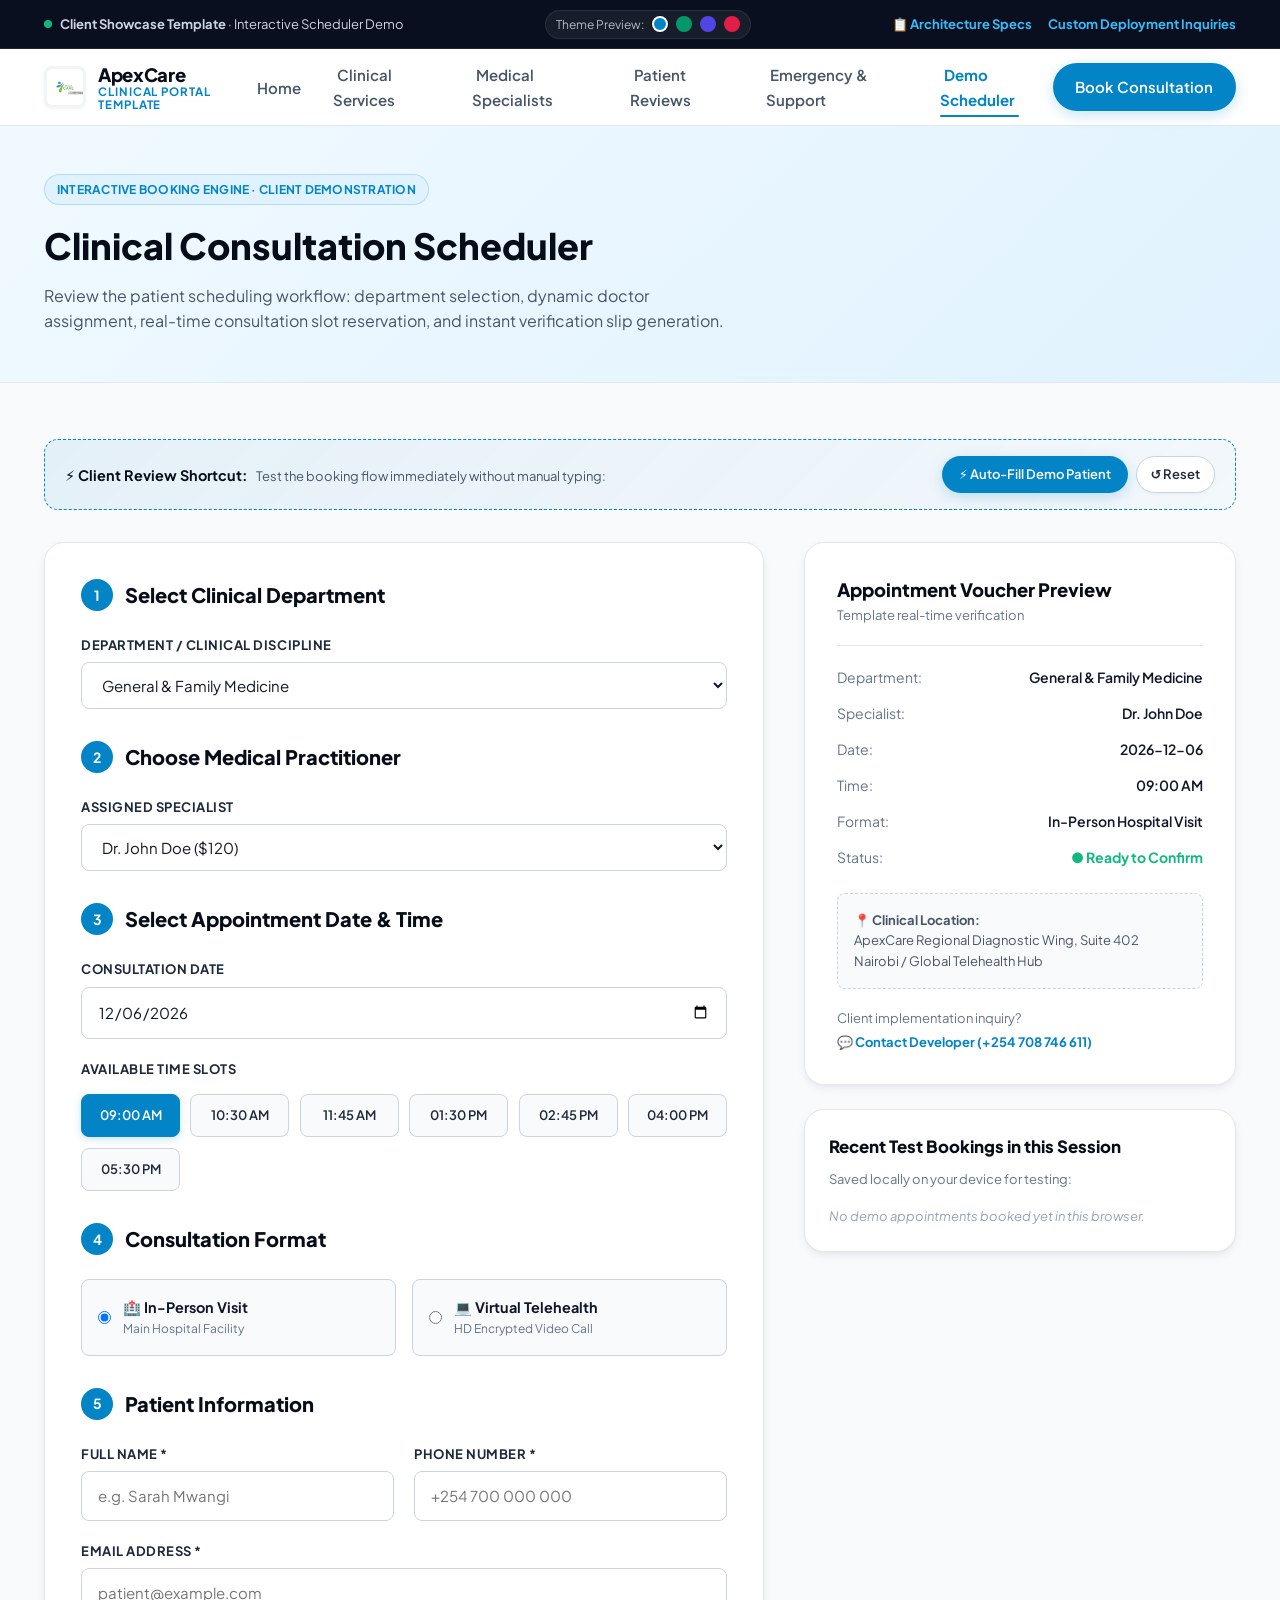
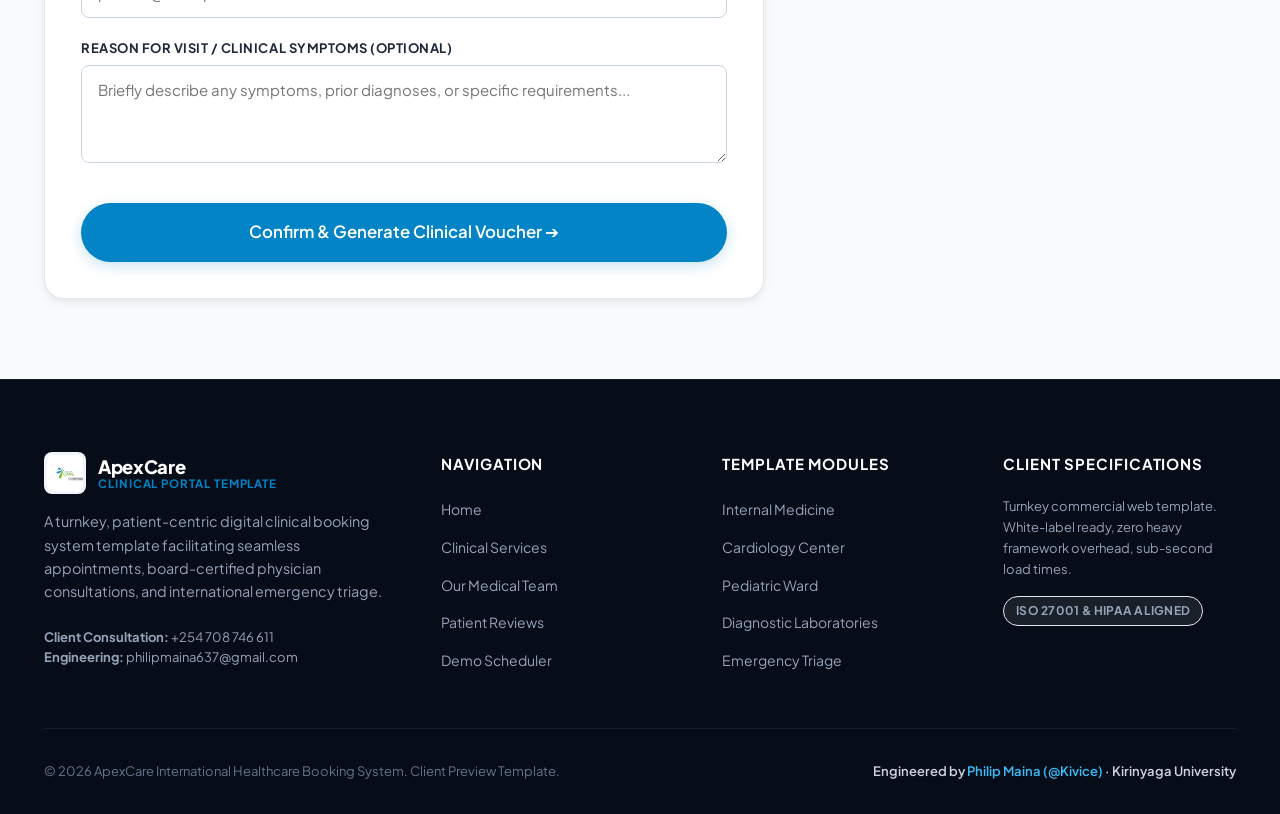
==== commit 96311278: "feat: elevate healthcare portal to client showcase template with multi-theme switcher, 1-click demo " ====
--- a/appointment.html
+++ b/appointment.html
@@ -3,8 +3,8 @@
 <head>
   <meta charset="UTF-8">
   <meta name="viewport" content="width=device-width, initial-scale=1.0">
-  <title>Book an Appointment | ApexCare International Healthcare</title>
-  <meta name="description" content="Schedule verified clinical consultations, specialist appointments, and diagnostic sessions online.">
+  <title>Appointment Scheduler Template | ApexCare International Healthcare</title>
+  <meta name="description" content="Interactive appointment scheduling demo template. Auto-fill sample patient data, select real-time slots, and generate digital clinical vouchers.">
   <link rel="preconnect" href="https://fonts.googleapis.com">
   <link rel="preconnect" href="https://fonts.gstatic.com" crossorigin>
   <link href="https://fonts.googleapis.com/css2?family=Plus+Jakarta+Sans:wght@400;500;600;700;800&family=JetBrains+Mono:wght@500;700&display=swap" rel="stylesheet">
@@ -13,19 +13,25 @@
 </head>
 <body>
 
-  <!-- Top Clinical Triage Strip -->
-  <div class="top-bar">
-    <div class="container top-bar-content">
-      <div class="top-bar-item">
+  <!-- Client Preview Template Bar -->
+  <div class="client-demo-bar">
+    <div class="container client-demo-content">
+      <div class="client-demo-badge">
         <span class="pulse-dot"></span>
-        <span>24/7 International Triage Desk Active</span>
-      </div>
-      <div class="top-bar-item">
-        <span>Emergency Triage:</span>
-        <a href="https://wa.me/254708746611" target="_blank" rel="noopener noreferrer" class="top-bar-link">+254 708 746 611 (WhatsApp)</a>
-      </div>
-      <div class="top-bar-item">
-        <span>Real-Time Appointment Confirmation System</span>
+        <span><strong>Client Showcase Template</strong> · Interactive Scheduler Demo</span>
+      </div>
+
+      <div class="client-theme-switcher">
+        <span style="font-size: 0.75rem; opacity: 0.85;">Theme Preview:</span>
+        <button class="theme-swatch active" data-theme="blue" title="Clinical Sky (Default)" style="background:#0284c7;"></button>
+        <button class="theme-swatch" data-theme="emerald" title="Medical Emerald" style="background:#059669;"></button>
+        <button class="theme-swatch" data-theme="indigo" title="Healthtech Indigo" style="background:#4f46e5;"></button>
+        <button class="theme-swatch" data-theme="rose" title="Care Crimson" style="background:#e11d48;"></button>
+      </div>
+
+      <div class="client-demo-actions">
+        <a href="index.html#client-specs" class="client-inquire-pill">📋 Architecture Specs</a>
+        <a href="contact.html" class="client-inquire-pill" style="color: #38bdf8;">Custom Deployment Inquiries</a>
       </div>
     </div>
   </div>
@@ -37,7 +43,7 @@
         <img src="Healthcare%20Logo.png" alt="ApexCare Logo" class="brand-logo">
         <div class="brand-text">
           <span class="brand-name">ApexCare</span>
-          <span class="brand-sub">International Healthcare</span>
+          <span class="brand-sub">Clinical Portal Template</span>
         </div>
       </a>
 
@@ -48,7 +54,7 @@
           <li><a href="meet.html" class="nav-link">Medical Specialists</a></li>
           <li><a href="testimonials.html" class="nav-link">Patient Reviews</a></li>
           <li><a href="contact.html" class="nav-link">Emergency & Support</a></li>
-          <li><a href="appointment.html" class="nav-link active" style="color: var(--primary); font-weight: 700;">Book Online</a></li>
+          <li><a href="appointment.html" class="nav-link active" style="color: var(--primary); font-weight: 700;">Demo Scheduler</a></li>
         </ul>
       </nav>
 
@@ -63,15 +69,34 @@
     <!-- Page Header -->
     <section style="background: linear-gradient(135deg, #f0f9ff 0%, #e0f2fe 100%); padding: 3rem 0; border-bottom: 1px solid var(--slate-200);">
       <div class="container">
-        <div class="badge badge-primary" style="margin-bottom: 0.75rem;">Verified Clinical Scheduling</div>
-        <h1 style="font-size: 2.25rem; font-weight: 800; color: var(--navy-950); margin-bottom: 0.5rem;">Book Your Medical Consultation</h1>
-        <p style="color: var(--slate-600); max-width: 650px;">Select your preferred department, board-certified physician, and consultation slot. Instant digital ticket generated upon confirmation.</p>
+        <div class="badge badge-primary" style="margin-bottom: 0.75rem;">Interactive Booking Engine · Client Demonstration</div>
+        <h1 style="font-size: 2.25rem; font-weight: 800; color: var(--navy-950); margin-bottom: 0.5rem;">Clinical Consultation Scheduler</h1>
+        <p style="color: var(--slate-600); max-width: 680px;">
+          Review the patient scheduling workflow: department selection, dynamic doctor assignment, real-time consultation slot reservation, and instant verification slip generation.
+        </p>
       </div>
     </section>
 
     <!-- Booking Layout -->
     <section class="booking-section">
       <div class="container">
+
+        <!-- Client Demo 1-Click Helper Bar -->
+        <div class="demo-helper-bar">
+          <div>
+            <strong style="color: var(--navy-950); font-size: 0.9rem;">⚡ Client Review Shortcut:</strong>
+            <span style="font-size: 0.8125rem; color: var(--slate-600); margin-left: 0.35rem;">Test the booking flow immediately without manual typing:</span>
+          </div>
+          <div style="display: flex; gap: 0.5rem;">
+            <button type="button" id="autoFillDemoBtn" class="btn btn-primary" style="font-size: 0.8125rem; padding: 0.45rem 1rem;">
+              ⚡ Auto-Fill Demo Patient
+            </button>
+            <button type="button" id="clearDemoBtn" class="btn btn-secondary" style="font-size: 0.8125rem; padding: 0.45rem 0.85rem;">
+              ↺ Reset
+            </button>
+          </div>
+        </div>
+
         <div class="booking-layout">
 
           <!-- Left: Multi-step interactive booking form -->
@@ -87,12 +112,12 @@
                 <div class="form-group">
                   <label class="form-label" for="deptSelect">Department / Clinical Discipline</label>
                   <select id="deptSelect" class="form-select" required>
-                    <option value="general">General & Family Medicine</option>
-                    <option value="cardiology">Cardiology & Cardiovascular Center</option>
-                    <option value="pediatrics">Pediatrics & Neonatal Care</option>
-                    <option value="surgery">Orthopedics & Surgical Care</option>
-                    <option value="diagnostics">Diagnostic & Laboratory Pathology</option>
-                    <option value="emergency">Emergency Medicine & Acute Care</option>
+                    <option value="general">General &amp; Family Medicine</option>
+                    <option value="cardiology">Cardiology &amp; Cardiovascular Center</option>
+                    <option value="pediatrics">Pediatrics &amp; Neonatal Care</option>
+                    <option value="surgery">Orthopedics &amp; Surgical Care</option>
+                    <option value="diagnostics">Diagnostic &amp; Laboratory Pathology</option>
+                    <option value="emergency">Emergency Medicine &amp; Acute Care</option>
                   </select>
                 </div>
               </div>
@@ -118,7 +143,7 @@
               <div style="margin-bottom: 2rem;">
                 <h2 class="booking-step-title">
                   <span class="step-num">3</span>
-                  Select Appointment Date & Time
+                  Select Appointment Date &amp; Time
                 </h2>
                 <div class="form-group" style="margin-bottom: 1.25rem;">
                   <label class="form-label" for="dateInput">Consultation Date</label>
@@ -175,7 +200,7 @@
                 <div style="display: grid; grid-template-columns: 1fr 1fr; gap: 1.25rem; margin-bottom: 1.25rem;">
                   <div class="form-group">
                     <label class="form-label" for="patientName">Full Name *</label>
-                    <input type="text" id="patientName" class="form-input" placeholder="e.g. Philip Maina" required>
+                    <input type="text" id="patientName" class="form-input" placeholder="e.g. Sarah Mwangi" required>
                   </div>
                   <div class="form-group">
                     <label class="form-label" for="patientPhone">Phone Number *</label>
@@ -195,7 +220,7 @@
               </div>
 
               <button type="submit" class="btn btn-primary" style="width: 100%; padding: 0.95rem; font-size: 1.05rem;">
-                Confirm & Generate Clinical Booking Voucher ➔
+                Confirm &amp; Generate Clinical Voucher ➔
               </button>
             </form>
           </div>
@@ -205,13 +230,13 @@
             <div class="summary-card">
               <div class="summary-header">
                 <div class="summary-title">Appointment Voucher Preview</div>
-                <div class="summary-sub">Real-time confirmation details</div>
+                <div class="summary-sub">Template real-time verification</div>
               </div>
 
               <div class="summary-rows">
                 <div class="summary-row">
                   <span class="summary-label">Department:</span>
-                  <span class="summary-value" id="sumDept">General & Family Medicine</span>
+                  <span class="summary-value" id="sumDept">General &amp; Family Medicine</span>
                 </div>
                 <div class="summary-row">
                   <span class="summary-label">Specialist:</span>
@@ -242,17 +267,17 @@
               </div>
 
               <div style="font-size: 0.8125rem; color: var(--slate-500); line-height: 1.5;">
-                Need urgent triage or rescheduling assistance? Call our clinical desk:
-                <a href="https://wa.me/254708746611" target="_blank" style="color: var(--primary); font-weight: 700; display: block; margin-top: 0.25rem;">
-                  📞 +254 708 746 611 (WhatsApp Triage)
+                Client implementation inquiry?
+                <a href="https://wa.me/254708746611?text=Hi%20Philip,%20I%20am%20reviewing%20the%20Appointment%20Scheduler%20template%20and%20would%20like%20to%20discuss%20custom%20setup." target="_blank" style="color: var(--primary); font-weight: 700; display: block; margin-top: 0.25rem;">
+                  💬 Contact Developer (+254 708 746 611)
                 </a>
               </div>
             </div>
 
             <!-- Stored bookings lookup -->
             <div class="booking-card" style="margin-top: 1.5rem; padding: 1.5rem;">
-              <h3 style="font-size: 1.05rem; font-weight: 800; color: var(--navy-950); margin-bottom: 0.5rem;">Recent Bookings in this Browser</h3>
-              <p style="font-size: 0.8125rem; color: var(--slate-500); margin-bottom: 1rem;">Appointments saved locally on your device:</p>
+              <h3 style="font-size: 1.05rem; font-weight: 800; color: var(--navy-950); margin-bottom: 0.5rem;">Recent Test Bookings in this Session</h3>
+              <p style="font-size: 0.8125rem; color: var(--slate-500); margin-bottom: 1rem;">Saved locally on your device for testing:</p>
               <div id="localBookingsList" style="font-size: 0.8125rem; color: var(--slate-600);">
                 <!-- Populated dynamically -->
               </div>
@@ -273,15 +298,15 @@
             <img src="Healthcare%20Logo.png" alt="ApexCare Logo" class="brand-logo">
             <div class="brand-text">
               <span class="brand-name">ApexCare</span>
-              <span class="brand-sub">International Healthcare</span>
+              <span class="brand-sub">Clinical Portal Template</span>
             </div>
           </div>
           <p class="footer-desc">
-            A comprehensive, patient-centric digital clinical booking system facilitating seamless appointments, board-certified physician consultations, and international emergency triage.
+            A turnkey, patient-centric digital clinical booking system template facilitating seamless appointments, board-certified physician consultations, and international emergency triage.
           </p>
           <div style="font-size: 0.8125rem; color: var(--slate-400);">
-            <strong>Emergency Hotline:</strong> +254 708 746 611<br>
-            <strong>Support:</strong> philipmaina637@gmail.com
+            <strong>Client Consultation:</strong> +254 708 746 611<br>
+            <strong>Engineering:</strong> philipmaina637@gmail.com
           </div>
         </div>
 
@@ -292,12 +317,12 @@
             <li><a href="services.html" class="footer-link">Clinical Services</a></li>
             <li><a href="meet.html" class="footer-link">Our Medical Team</a></li>
             <li><a href="testimonials.html" class="footer-link">Patient Reviews</a></li>
-            <li><a href="appointment.html" class="footer-link">Schedule Appointment</a></li>
+            <li><a href="appointment.html" class="footer-link">Demo Scheduler</a></li>
           </ul>
         </div>
 
         <div>
-          <div class="footer-col-title">Clinical Care</div>
+          <div class="footer-col-title">Template Modules</div>
           <ul class="footer-links">
             <li><a href="services.html" class="footer-link">Internal Medicine</a></li>
             <li><a href="services.html" class="footer-link">Cardiology Center</a></li>
@@ -308,18 +333,18 @@
         </div>
 
         <div>
-          <div class="footer-col-title">Quality Standards</div>
+          <div class="footer-col-title">Client Specifications</div>
           <p style="font-size: 0.8125rem; line-height: 1.6; color: var(--slate-400); margin-bottom: 1rem;">
-            Compliant with international clinical data governance protocols and patient confidentiality best practices.
+            Turnkey commercial web template. White-label ready, zero heavy framework overhead, sub-second load times.
           </p>
           <div class="badge badge-neutral" style="background: rgba(255, 255, 255, 0.08); color: #94a3b8;">
-            ISO 27001 & HIPAA Aligned
+            ISO 27001 &amp; HIPAA Aligned
           </div>
         </div>
       </div>
 
       <div class="footer-bottom">
-        <div>&copy; 2026 ApexCare International Healthcare Booking System. All rights reserved.</div>
+        <div>&copy; 2026 ApexCare International Healthcare Booking System. Client Preview Template.</div>
         <div class="footer-author">
           Engineered by <a href="https://kivice.github.io/" target="_blank">Philip Maina (@Kivice)</a> · Kirinyaga University
         </div>
@@ -329,17 +354,16 @@
 
   <script src="components.js"></script>
   <script>
-    // Quick script to populate local bookings
     document.addEventListener('DOMContentLoaded', () => {
       const list = document.getElementById('localBookingsList');
       if (list) {
         const saved = JSON.parse(localStorage.getItem('apex_appointments') || '[]');
         if (saved.length === 0) {
-          list.innerHTML = '<div style="color: #94a3b8; font-style: italic;">No appointments booked yet on this device.</div>';
+          list.innerHTML = '<div style="color: #94a3b8; font-style: italic;">No demo appointments booked yet in this browser.</div>';
         } else {
           list.innerHTML = saved.slice(0, 3).map(a => `
             <div style="padding: 0.6rem 0; border-bottom: 1px solid #e2e8f0;">
-              <strong style="color: #0284c7;">${a.id}</strong> — ${a.doctor}<br>
+              <strong style="color: var(--primary);">${a.id}</strong> — ${a.doctor}<br>
               <span style="color: #64748b;">${a.date} at ${a.time} (${a.dept})</span>
             </div>
           `).join('');
--- a/styles.css
+++ b/styles.css
@@ -1,15 +1,16 @@
 /* ==========================================================================
    APEXCARE INTERNATIONAL HEALTHCARE BOOKING SYSTEM
-   Modern Clinical Design System & Responsive Stylesheet
+   Modern Clinical Design System & Client Showcase Template
    Engineered by Philip Maina (@Kivice)
    ========================================================================== */
 
 :root {
-  /* Color Palette */
+  /* Default Color Palette: Clinical Sky */
   --primary: #0284c7;
   --primary-hover: #0369a1;
   --primary-light: #e0f2fe;
-  --primary-glow: rgba(2, 132, 199, 0.18);
+  --primary-glow: rgba(2, 132, 199, 0.22);
+  --primary-rgb: 2, 132, 199;
   
   --teal: #0d9488;
   --teal-light: #ccfbf1;
@@ -27,6 +28,7 @@
   --slate-50: #f8fafc;
   --white: #ffffff;
   
+  --emerald-600: #059669;
   --emerald-500: #10b981;
   --emerald-50: #ecfdf5;
   --rose-500: #f43f5e;
@@ -38,6 +40,7 @@
   --font-mono: 'JetBrains Mono', ui-monospace, monospace;
   
   /* Geometry & Shadows */
+  --radius-xs: 6px;
   --radius-sm: 8px;
   --radius-md: 14px;
   --radius-lg: 20px;
@@ -49,8 +52,33 @@
   --shadow-xl: 0 20px 35px -5px rgba(15, 23, 42, 0.12), 0 10px 15px -5px rgba(15, 23, 42, 0.04);
   
   --transition-fast: 0.15s ease;
-  --transition-normal: 0.25s ease;
+  --transition-normal: 0.25s cubic-bezier(0.16, 1, 0.3, 1);
   --max-width: 1240px;
+}
+
+/* Dynamic Multi-Theme Presets for Client Previews */
+[data-client-theme="emerald"] {
+  --primary: #059669;
+  --primary-hover: #047857;
+  --primary-light: #d1fae5;
+  --primary-glow: rgba(5, 150, 105, 0.22);
+  --primary-rgb: 5, 150, 105;
+}
+
+[data-client-theme="indigo"] {
+  --primary: #4f46e5;
+  --primary-hover: #4338ca;
+  --primary-light: #e0e7ff;
+  --primary-glow: rgba(79, 70, 229, 0.22);
+  --primary-rgb: 79, 70, 229;
+}
+
+[data-client-theme="rose"] {
+  --primary: #e11d48;
+  --primary-hover: #be123c;
+  --primary-light: #ffe4e6;
+  --primary-glow: rgba(225, 29, 72, 0.22);
+  --primary-rgb: 225, 29, 72;
 }
 
 /* Base Reset */
@@ -103,17 +131,19 @@
 }
 
 /* ==========================================================================
-   Top Clinical Triage Strip
+   Client Preview Banner (Top Demo Bar)
    ========================================================================== */
-.top-bar {
-  background: var(--navy-950);
+.client-demo-bar {
+  background: #090f1e;
   color: var(--slate-300);
   font-size: 0.8125rem;
-  padding: 0.5rem 0;
-  border-bottom: 1px solid rgba(255, 255, 255, 0.08);
-}
-
-.top-bar-content {
+  padding: 0.6rem 0;
+  border-bottom: 1px solid rgba(255, 255, 255, 0.1);
+  position: relative;
+  z-index: 102;
+}
+
+.client-demo-content {
   display: flex;
   justify-content: space-between;
   align-items: center;
@@ -121,16 +151,16 @@
   gap: 0.75rem;
 }
 
-.top-bar-item {
+.client-demo-badge {
   display: inline-flex;
   align-items: center;
   gap: 0.5rem;
 }
 
-.top-bar-item .pulse-dot {
+.client-demo-badge .pulse-dot {
   width: 8px;
   height: 8px;
-  background: var(--emerald-500);
+  background: #10b981;
   border-radius: 50%;
   box-shadow: 0 0 0 0 rgba(16, 185, 129, 0.7);
   animation: pulse-ring 2s infinite;
@@ -142,13 +172,50 @@
   100% { box-shadow: 0 0 0 0 rgba(16, 185, 129, 0); }
 }
 
-.top-bar-link {
+.client-theme-switcher {
+  display: flex;
+  align-items: center;
+  gap: 0.5rem;
+  background: rgba(255, 255, 255, 0.06);
+  padding: 0.25rem 0.65rem;
+  border-radius: var(--radius-full);
+  border: 1px solid rgba(255, 255, 255, 0.08);
+}
+
+.theme-swatch {
+  width: 16px;
+  height: 16px;
+  border-radius: 50%;
+  border: 2px solid transparent;
+  cursor: pointer;
+  transition: transform var(--transition-fast), border-color var(--transition-fast);
+}
+
+.theme-swatch:hover {
+  transform: scale(1.2);
+}
+
+.theme-swatch.active {
+  border-color: #ffffff;
+  box-shadow: 0 0 0 1px rgba(0, 0, 0, 0.3);
+}
+
+.client-demo-actions {
+  display: flex;
+  align-items: center;
+  gap: 1rem;
+}
+
+.client-inquire-pill {
   color: #38bdf8;
-  font-weight: 600;
+  font-weight: 700;
+  display: inline-flex;
+  align-items: center;
+  gap: 0.35rem;
   transition: color var(--transition-fast);
 }
 
-.top-bar-link:hover {
+.client-inquire-pill:hover {
   color: #7dd3fc;
   text-decoration: underline;
 }
@@ -161,7 +228,8 @@
   top: 0;
   z-index: 100;
   background: rgba(255, 255, 255, 0.94);
-  backdrop-filter: blur(12px);
+  backdrop-filter: blur(14px);
+  -webkit-backdrop-filter: blur(14px);
   border-bottom: 1px solid var(--slate-200);
   transition: box-shadow var(--transition-normal);
 }
@@ -170,7 +238,7 @@
   display: flex;
   align-items: center;
   justify-content: space-between;
-  height: 74px;
+  height: 76px;
 }
 
 .brand {
@@ -178,7 +246,6 @@
   align-items: center;
   gap: 0.75rem;
   font-weight: 700;
-  font-size: 1.15rem;
   color: var(--navy-900);
   letter-spacing: -0.02em;
 }
@@ -200,14 +267,14 @@
 }
 
 .brand-name {
-  font-size: 1.1rem;
+  font-size: 1.15rem;
   font-weight: 800;
   color: var(--navy-950);
 }
 
 .brand-sub {
   font-size: 0.72rem;
-  font-weight: 600;
+  font-weight: 700;
   text-transform: uppercase;
   letter-spacing: 0.08em;
   color: var(--primary);
@@ -265,7 +332,7 @@
 }
 
 /* ==========================================================================
-   Buttons & Pills
+   Buttons & Badges
    ========================================================================== */
 .btn {
   display: inline-flex;
@@ -291,7 +358,7 @@
 .btn-primary:hover {
   background: var(--primary-hover);
   transform: translateY(-1px);
-  box-shadow: 0 6px 18px rgba(2, 132, 199, 0.28);
+  box-shadow: 0 6px 18px var(--primary-glow);
 }
 
 .btn-secondary {
@@ -324,6 +391,20 @@
 
 .btn-emergency:hover {
   background: #e11d48;
+}
+
+.btn-demo {
+  background: #f8fafc;
+  border: 1px dashed var(--primary);
+  color: var(--primary);
+  font-size: 0.8125rem;
+  padding: 0.45rem 0.9rem;
+  border-radius: var(--radius-sm);
+  font-weight: 700;
+}
+
+.btn-demo:hover {
+  background: var(--primary-light);
 }
 
 .badge {
@@ -340,17 +421,26 @@
 
 .badge-primary {
   background: var(--primary-light);
-  color: var(--primary-hover);
+  color: var(--primary);
+  border: 1px solid rgba(var(--primary-rgb), 0.2);
 }
 
 .badge-success {
   background: var(--emerald-50);
   color: #047857;
+  border: 1px solid rgba(16, 185, 129, 0.2);
 }
 
 .badge-neutral {
   background: var(--slate-100);
   color: var(--slate-600);
+  border: 1px solid var(--slate-200);
+}
+
+.badge-template {
+  background: #f1f5f9;
+  color: #475569;
+  border: 1px dashed #cbd5e1;
 }
 
 /* ==========================================================================
@@ -364,6 +454,18 @@
   border-bottom: 1px solid var(--slate-200);
 }
 
+[data-client-theme="emerald"] .hero {
+  background: linear-gradient(135deg, #ecfdf5 0%, #d1fae5 30%, #f8fafc 100%);
+}
+
+[data-client-theme="indigo"] .hero {
+  background: linear-gradient(135deg, #eef2ff 0%, #e0e7ff 30%, #f8fafc 100%);
+}
+
+[data-client-theme="rose"] .hero {
+  background: linear-gradient(135deg, #fff1f2 0%, #ffe4e6 30%, #f8fafc 100%);
+}
+
 .hero-grid {
   display: grid;
   grid-template-columns: 1.15fr 0.85fr;
@@ -390,7 +492,7 @@
 
 .hero-title .highlight {
   color: var(--primary);
-  background: linear-gradient(120deg, #0284c7 0%, #0d9488 100%);
+  background: linear-gradient(120deg, var(--primary) 0%, var(--teal) 100%);
   -webkit-background-clip: text;
   -webkit-text-fill-color: transparent;
 }
@@ -546,6 +648,55 @@
   outline: none;
   border-color: var(--primary);
   box-shadow: 0 0 0 3px var(--primary-glow);
+}
+
+/* ==========================================================================
+   Client Customization Specs Showcase Section
+   ========================================================================== */
+.client-spec-section {
+  background: #0b1324;
+  color: var(--white);
+  padding: 5rem 0;
+  position: relative;
+  overflow: hidden;
+}
+
+.client-spec-grid {
+  display: grid;
+  grid-template-columns: repeat(auto-fit, minmax(270px, 1fr));
+  gap: 1.75rem;
+}
+
+.client-spec-card {
+  background: rgba(255, 255, 255, 0.04);
+  border: 1px solid rgba(255, 255, 255, 0.1);
+  border-radius: var(--radius-md);
+  padding: 2rem;
+  transition: transform var(--transition-normal), border-color var(--transition-normal);
+}
+
+.client-spec-card:hover {
+  transform: translateY(-4px);
+  border-color: var(--primary);
+  background: rgba(255, 255, 255, 0.07);
+}
+
+.client-spec-icon {
+  font-size: 2rem;
+  margin-bottom: 1rem;
+}
+
+.client-spec-title {
+  font-size: 1.2rem;
+  font-weight: 800;
+  color: var(--white);
+  margin-bottom: 0.65rem;
+}
+
+.client-spec-desc {
+  font-size: 0.875rem;
+  color: var(--slate-400);
+  line-height: 1.6;
 }
 
 /* ==========================================================================
@@ -972,6 +1123,19 @@
   box-shadow: var(--shadow-md);
 }
 
+.demo-helper-bar {
+  background: linear-gradient(135deg, rgba(var(--primary-rgb), 0.08) 0%, rgba(var(--primary-rgb), 0.02) 100%);
+  border: 1px dashed var(--primary);
+  border-radius: var(--radius-md);
+  padding: 1rem 1.25rem;
+  margin-bottom: 2rem;
+  display: flex;
+  align-items: center;
+  justify-content: space-between;
+  flex-wrap: wrap;
+  gap: 0.75rem;
+}
+
 .booking-step-title {
   font-size: 1.25rem;
   font-weight: 800;
@@ -1037,6 +1201,11 @@
   box-shadow: var(--shadow-md);
   position: sticky;
   top: 96px;
+  transition: box-shadow var(--transition-normal);
+}
+
+.summary-card.pulse-highlight {
+  box-shadow: 0 0 0 4px var(--primary-glow), var(--shadow-xl);
 }
 
 .summary-header {
@@ -1394,13 +1563,14 @@
 }
 
 @media (max-width: 768px) {
-  .top-bar {
-    display: none;
+  .client-demo-content {
+    flex-direction: column;
+    align-items: flex-start;
   }
   
   .nav-links {
     position: fixed;
-    top: 74px;
+    top: 76px;
     left: 0;
     right: 0;
     background: var(--white);
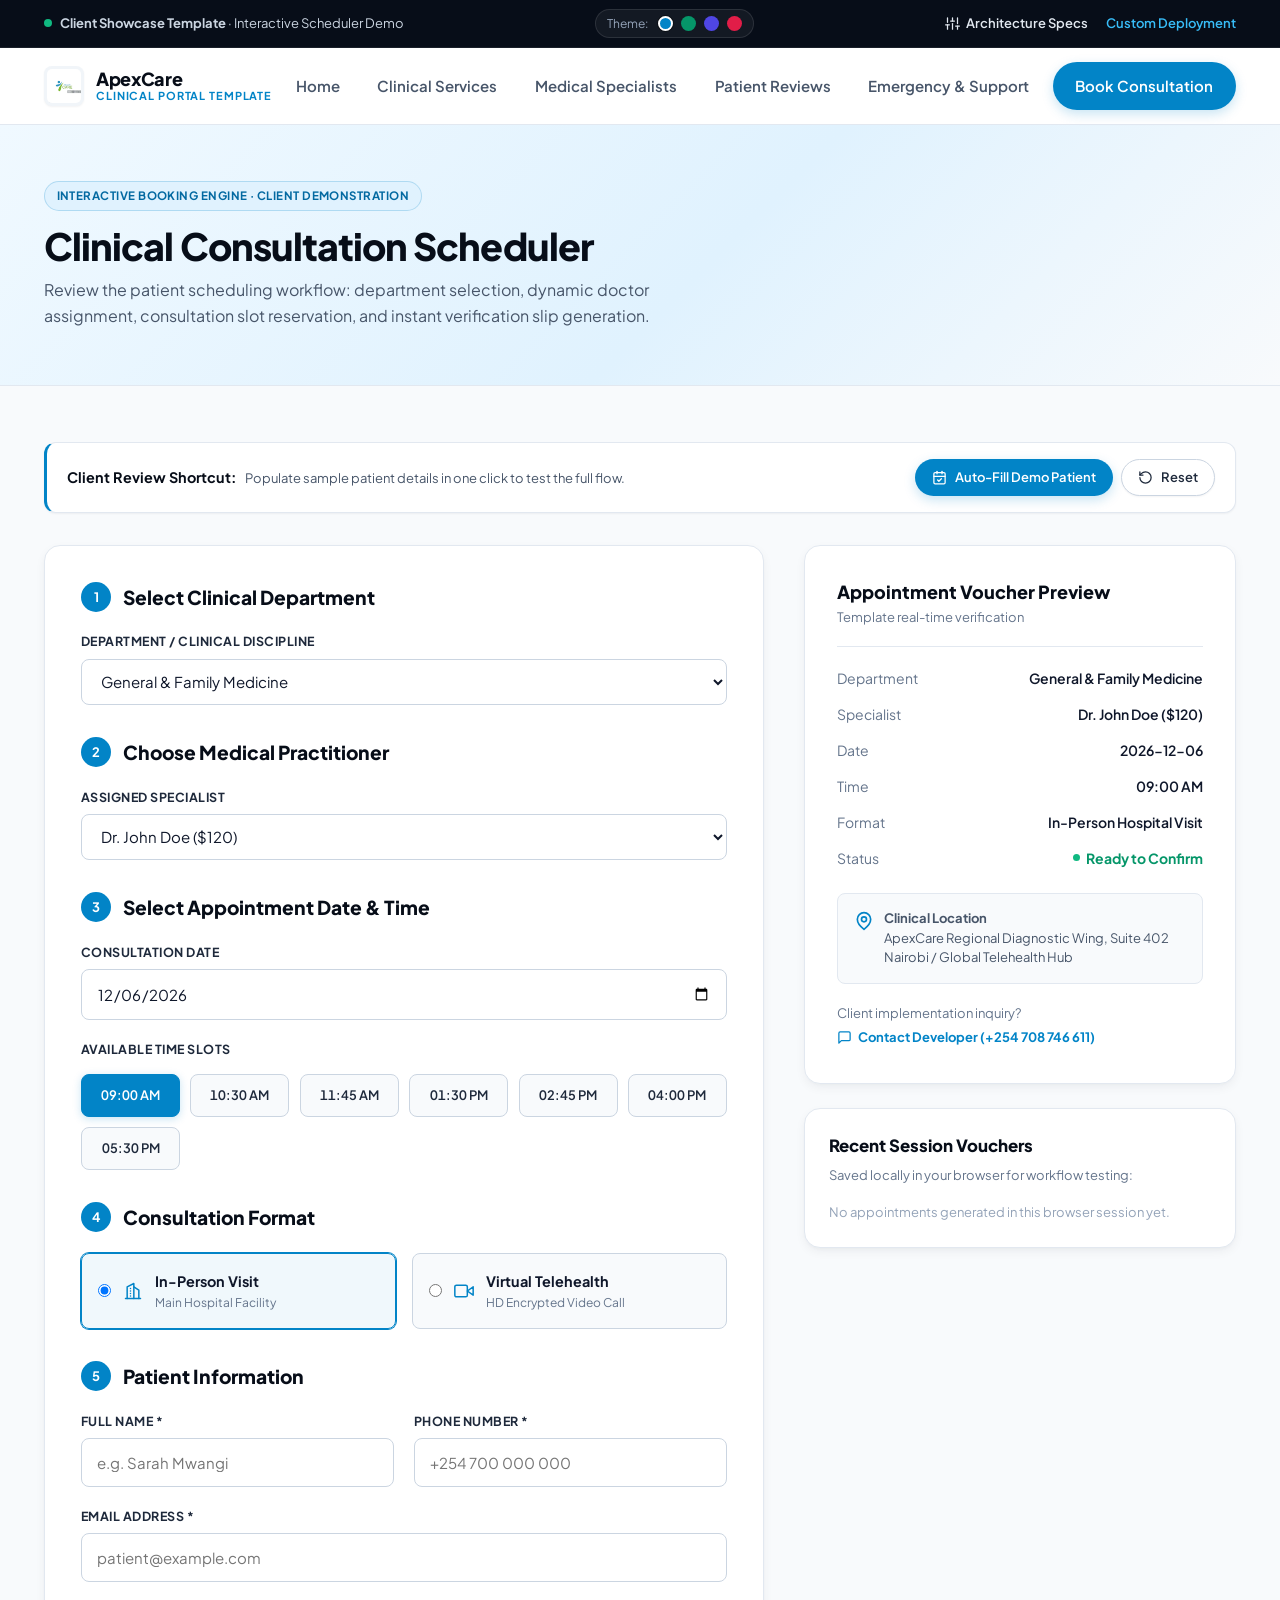
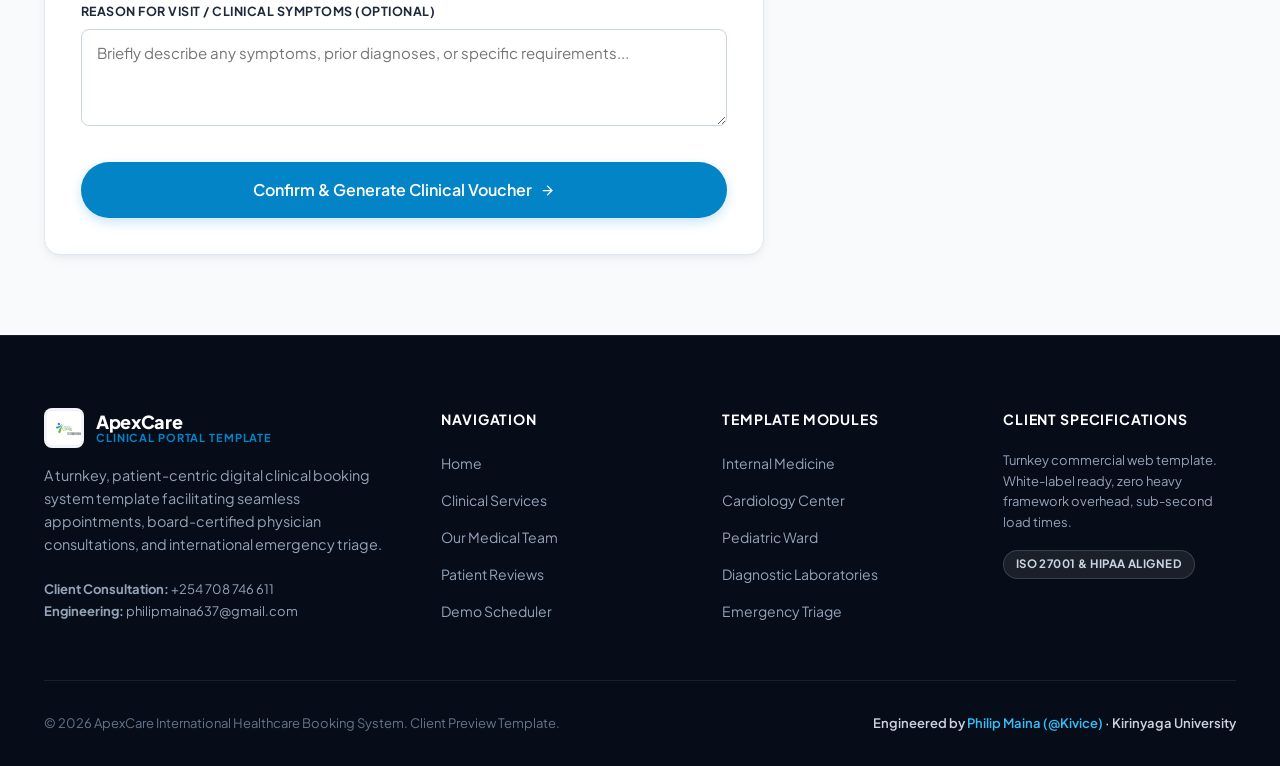
==== commit 9d6c5ad9: "refactor(ui): remove UI slop, unify clinical SVG system, responsive grids, and full multi-theme toke" ====
--- a/appointment.html
+++ b/appointment.html
@@ -13,25 +13,28 @@
 </head>
 <body>
 
-  <!-- Client Preview Template Bar -->
+  <!-- Client Preview Utility Bar -->
   <div class="client-demo-bar">
     <div class="container client-demo-content">
       <div class="client-demo-badge">
-        <span class="pulse-dot"></span>
+        <span class="pulse-dot" aria-hidden="true"></span>
         <span><strong>Client Showcase Template</strong> · Interactive Scheduler Demo</span>
       </div>
 
-      <div class="client-theme-switcher">
-        <span style="font-size: 0.75rem; opacity: 0.85;">Theme Preview:</span>
-        <button class="theme-swatch active" data-theme="blue" title="Clinical Sky (Default)" style="background:#0284c7;"></button>
-        <button class="theme-swatch" data-theme="emerald" title="Medical Emerald" style="background:#059669;"></button>
-        <button class="theme-swatch" data-theme="indigo" title="Healthtech Indigo" style="background:#4f46e5;"></button>
-        <button class="theme-swatch" data-theme="rose" title="Care Crimson" style="background:#e11d48;"></button>
+      <div class="client-theme-switcher" role="group" aria-label="Theme color switcher">
+        <span class="theme-label">Theme:</span>
+        <button type="button" class="theme-swatch active" data-theme="blue" title="Clinical Sky (Default)" aria-label="Clinical Sky theme"></button>
+        <button type="button" class="theme-swatch" data-theme="emerald" title="Medical Emerald" aria-label="Medical Emerald theme"></button>
+        <button type="button" class="theme-swatch" data-theme="indigo" title="Healthtech Indigo" aria-label="Healthtech Indigo theme"></button>
+        <button type="button" class="theme-swatch" data-theme="rose" title="Care Crimson" aria-label="Care Crimson theme"></button>
       </div>
 
       <div class="client-demo-actions">
-        <a href="index.html#client-specs" class="client-inquire-pill">📋 Architecture Specs</a>
-        <a href="contact.html" class="client-inquire-pill" style="color: #38bdf8;">Custom Deployment Inquiries</a>
+        <a href="index.html#client-specs" class="client-inquire-pill">
+          <svg class="icon icon-sm" viewBox="0 0 24 24" fill="none" stroke="currentColor" stroke-width="2" stroke-linecap="round" stroke-linejoin="round" aria-hidden="true"><line x1="4" y1="21" x2="4" y2="14"></line><line x1="4" y1="10" x2="4" y2="3"></line><line x1="12" y1="21" x2="12" y2="12"></line><line x1="12" y1="8" x2="12" y2="3"></line><line x1="20" y1="21" x2="20" y2="16"></line><line x1="20" y1="12" x2="20" y2="3"></line><line x1="1" y1="14" x2="7" y2="14"></line><line x1="9" y1="8" x2="15" y2="8"></line><line x1="17" y1="16" x2="23" y2="16"></line></svg>
+          Architecture Specs
+        </a>
+        <a href="contact.html" class="client-inquire-pill client-inquire-pill--accent">Custom Deployment</a>
       </div>
     </div>
   </div>
@@ -47,32 +50,34 @@
         </div>
       </a>
 
-      <nav>
+      <nav aria-label="Primary navigation">
         <ul class="nav-links">
           <li><a href="index.html" class="nav-link">Home</a></li>
           <li><a href="services.html" class="nav-link">Clinical Services</a></li>
           <li><a href="meet.html" class="nav-link">Medical Specialists</a></li>
           <li><a href="testimonials.html" class="nav-link">Patient Reviews</a></li>
-          <li><a href="contact.html" class="nav-link">Emergency & Support</a></li>
-          <li><a href="appointment.html" class="nav-link active" style="color: var(--primary); font-weight: 700;">Demo Scheduler</a></li>
+          <li><a href="contact.html" class="nav-link">Emergency &amp; Support</a></li>
+          <li class="nav-mobile-cta"><a href="appointment.html" class="btn btn-primary">Book Consultation</a></li>
         </ul>
       </nav>
 
       <div class="nav-actions">
         <a href="appointment.html" class="btn btn-primary">Book Consultation</a>
-        <button class="mobile-toggle" aria-label="Toggle Menu">☰</button>
+        <button type="button" class="mobile-toggle" aria-label="Toggle navigation menu" aria-expanded="false">
+          <svg class="icon icon-md" viewBox="0 0 24 24" fill="none" stroke="currentColor" stroke-width="2" stroke-linecap="round" stroke-linejoin="round" aria-hidden="true"><path d="M4 6h16"></path><path d="M4 12h16"></path><path d="M4 18h16"></path></svg>
+        </button>
       </div>
     </div>
   </header>
 
   <main>
     <!-- Page Header -->
-    <section style="background: linear-gradient(135deg, #f0f9ff 0%, #e0f2fe 100%); padding: 3rem 0; border-bottom: 1px solid var(--slate-200);">
+    <section class="page-header">
       <div class="container">
-        <div class="badge badge-primary" style="margin-bottom: 0.75rem;">Interactive Booking Engine · Client Demonstration</div>
-        <h1 style="font-size: 2.25rem; font-weight: 800; color: var(--navy-950); margin-bottom: 0.5rem;">Clinical Consultation Scheduler</h1>
-        <p style="color: var(--slate-600); max-width: 680px;">
-          Review the patient scheduling workflow: department selection, dynamic doctor assignment, real-time consultation slot reservation, and instant verification slip generation.
+        <div class="badge badge-primary mb-sm">Interactive Booking Engine · Client Demonstration</div>
+        <h1 class="page-header__title">Clinical Consultation Scheduler</h1>
+        <p class="page-header__desc">
+          Review the patient scheduling workflow: department selection, dynamic doctor assignment, consultation slot reservation, and instant verification slip generation.
         </p>
       </div>
     </section>
@@ -81,18 +86,20 @@
     <section class="booking-section">
       <div class="container">
 
-        <!-- Client Demo 1-Click Helper Bar -->
+        <!-- 1-Click Demo Helper Bar -->
         <div class="demo-helper-bar">
           <div>
-            <strong style="color: var(--navy-950); font-size: 0.9rem;">⚡ Client Review Shortcut:</strong>
-            <span style="font-size: 0.8125rem; color: var(--slate-600); margin-left: 0.35rem;">Test the booking flow immediately without manual typing:</span>
-          </div>
-          <div style="display: flex; gap: 0.5rem;">
-            <button type="button" id="autoFillDemoBtn" class="btn btn-primary" style="font-size: 0.8125rem; padding: 0.45rem 1rem;">
-              ⚡ Auto-Fill Demo Patient
+            <span class="demo-helper-title">Client Review Shortcut:</span>
+            <span class="demo-helper-sub">Populate sample patient details in one click to test the full flow.</span>
+          </div>
+          <div class="demo-helper-actions">
+            <button type="button" id="autoFillDemoBtn" class="btn btn-primary btn-sm">
+              <svg class="icon icon-sm" viewBox="0 0 24 24" fill="none" stroke="currentColor" stroke-width="2" stroke-linecap="round" stroke-linejoin="round" aria-hidden="true"><rect x="3" y="4" width="18" height="18" rx="2"></rect><path d="M16 2v4"></path><path d="M8 2v4"></path><path d="M3 10h18"></path><path d="m9 16 2 2 4-4"></path></svg>
+              Auto-Fill Demo Patient
             </button>
-            <button type="button" id="clearDemoBtn" class="btn btn-secondary" style="font-size: 0.8125rem; padding: 0.45rem 0.85rem;">
-              ↺ Reset
+            <button type="button" id="clearDemoBtn" class="btn btn-secondary btn-sm">
+              <svg class="icon icon-sm" viewBox="0 0 24 24" fill="none" stroke="currentColor" stroke-width="2" stroke-linecap="round" stroke-linejoin="round" aria-hidden="true"><path d="M3 12a9 9 0 1 0 9-9 9.75 9.75 0 0 0-6.74 2.74L3 8"></path><path d="M3 3v5h5"></path></svg>
+              Reset
             </button>
           </div>
         </div>
@@ -104,7 +111,7 @@
             <form id="appointmentForm">
 
               <!-- Step 1: Department -->
-              <div style="margin-bottom: 2rem;">
+              <div class="booking-step">
                 <h2 class="booking-step-title">
                   <span class="step-num">1</span>
                   Select Clinical Department
@@ -123,7 +130,7 @@
               </div>
 
               <!-- Step 2: Doctor Selection -->
-              <div style="margin-bottom: 2rem;">
+              <div class="booking-step">
                 <h2 class="booking-step-title">
                   <span class="step-num">2</span>
                   Choose Medical Practitioner
@@ -131,21 +138,18 @@
                 <div class="form-group">
                   <label class="form-label" for="doctorSelect">Assigned Specialist</label>
                   <select id="doctorSelect" class="form-select" required>
-                    <option value="Dr. John Doe">Dr. John Doe, MD (CMO - Internal Medicine) - $120</option>
-                    <option value="Dr. Michael Brown">Dr. Michael Brown, FACC (Cardiology) - $160</option>
-                    <option value="Dr. Jane Smith">Dr. Jane Smith, FACS (Orthopedic Surgeon) - $180</option>
-                    <option value="Dr. Emily Johnson">Dr. Emily Johnson, FAAP (Pediatrics) - $110</option>
+                    <option value="Dr. John Doe" data-fee="$120">Dr. John Doe ($120)</option>
                   </select>
                 </div>
               </div>
 
               <!-- Step 3: Date & Slots -->
-              <div style="margin-bottom: 2rem;">
+              <div class="booking-step">
                 <h2 class="booking-step-title">
                   <span class="step-num">3</span>
                   Select Appointment Date &amp; Time
                 </h2>
-                <div class="form-group" style="margin-bottom: 1.25rem;">
+                <div class="form-group mb-md">
                   <label class="form-label" for="dateInput">Consultation Date</label>
                   <input type="date" id="dateInput" class="form-input" required>
                 </div>
@@ -153,7 +157,7 @@
                 <div class="form-group">
                   <label class="form-label">Available Time Slots</label>
                   <input type="hidden" id="selectedTime" value="09:00 AM">
-                  <div class="slot-picker">
+                  <div class="slot-picker" role="group" aria-label="Available consultation time slots">
                     <button type="button" class="slot-btn selected" data-time="09:00 AM">09:00 AM</button>
                     <button type="button" class="slot-btn" data-time="10:30 AM">10:30 AM</button>
                     <button type="button" class="slot-btn" data-time="11:45 AM">11:45 AM</button>
@@ -166,38 +170,40 @@
               </div>
 
               <!-- Step 4: Consultation Mode -->
-              <div style="margin-bottom: 2rem;">
+              <div class="booking-step">
                 <h2 class="booking-step-title">
                   <span class="step-num">4</span>
                   Consultation Format
                 </h2>
-                <div style="display: grid; grid-template-columns: repeat(auto-fit, minmax(200px, 1fr)); gap: 1rem;">
-                  <label style="border: 1px solid var(--slate-300); padding: 1rem; border-radius: var(--radius-sm); display: flex; align-items: center; gap: 0.75rem; cursor: pointer; background: var(--slate-50);">
+                <div class="mode-grid">
+                  <label class="mode-option is-selected">
                     <input type="radio" name="consultationMode" value="In-Person Hospital Visit" checked>
+                    <svg class="icon icon-md mode-option-icon" viewBox="0 0 24 24" fill="none" stroke="currentColor" stroke-width="1.8" stroke-linecap="round" stroke-linejoin="round" aria-hidden="true"><path d="M3 21h18"></path><path d="M5 21V7l8-4v18"></path><path d="M19 21V11l-6-4"></path><path d="M9 9v.01"></path><path d="M9 12v.01"></path><path d="M9 15v.01"></path><path d="M9 18v.01"></path></svg>
                     <div>
-                      <div style="font-weight: 700; font-size: 0.9rem;">🏥 In-Person Visit</div>
-                      <div style="font-size: 0.75rem; color: var(--slate-500);">Main Hospital Facility</div>
+                      <div class="mode-title">In-Person Visit</div>
+                      <div class="mode-sub">Main Hospital Facility</div>
                     </div>
                   </label>
 
-                  <label style="border: 1px solid var(--slate-300); padding: 1rem; border-radius: var(--radius-sm); display: flex; align-items: center; gap: 0.75rem; cursor: pointer; background: var(--slate-50);">
+                  <label class="mode-option">
                     <input type="radio" name="consultationMode" value="Secure Telemedicine Video">
+                    <svg class="icon icon-md mode-option-icon" viewBox="0 0 24 24" fill="none" stroke="currentColor" stroke-width="1.8" stroke-linecap="round" stroke-linejoin="round" aria-hidden="true"><polygon points="23 7 16 12 23 17 23 7"></polygon><rect x="1" y="5" width="15" height="14" rx="2" ry="2"></rect></svg>
                     <div>
-                      <div style="font-weight: 700; font-size: 0.9rem;">💻 Virtual Telehealth</div>
-                      <div style="font-size: 0.75rem; color: var(--slate-500);">HD Encrypted Video Call</div>
+                      <div class="mode-title">Virtual Telehealth</div>
+                      <div class="mode-sub">HD Encrypted Video Call</div>
                     </div>
                   </label>
                 </div>
               </div>
 
               <!-- Step 5: Patient Details -->
-              <div style="margin-bottom: 2.5rem;">
+              <div class="booking-step--last">
                 <h2 class="booking-step-title">
                   <span class="step-num">5</span>
                   Patient Information
                 </h2>
 
-                <div style="display: grid; grid-template-columns: 1fr 1fr; gap: 1.25rem; margin-bottom: 1.25rem;">
+                <div class="form-grid-2 mb-md">
                   <div class="form-group">
                     <label class="form-label" for="patientName">Full Name *</label>
                     <input type="text" id="patientName" class="form-input" placeholder="e.g. Sarah Mwangi" required>
@@ -208,7 +214,7 @@
                   </div>
                 </div>
 
-                <div class="form-group" style="margin-bottom: 1.25rem;">
+                <div class="form-group mb-md">
                   <label class="form-label" for="patientEmail">Email Address *</label>
                   <input type="email" id="patientEmail" class="form-input" placeholder="patient@example.com" required>
                 </div>
@@ -219,13 +225,14 @@
                 </div>
               </div>
 
-              <button type="submit" class="btn btn-primary" style="width: 100%; padding: 0.95rem; font-size: 1.05rem;">
-                Confirm &amp; Generate Clinical Voucher ➔
+              <button type="submit" class="btn btn-primary btn-block">
+                Confirm &amp; Generate Clinical Voucher
+                <svg class="icon icon-sm" viewBox="0 0 24 24" fill="none" stroke="currentColor" stroke-width="2" stroke-linecap="round" stroke-linejoin="round" aria-hidden="true"><path d="M5 12h14"></path><path d="m12 5 7 7-7 7"></path></svg>
               </button>
             </form>
           </div>
 
-          <!-- Right: Live Summary Slip & Help -->
+          <!-- Right: Live Summary Slip & Session History -->
           <div>
             <div class="summary-card">
               <div class="summary-header">
@@ -235,52 +242,57 @@
 
               <div class="summary-rows">
                 <div class="summary-row">
-                  <span class="summary-label">Department:</span>
+                  <span class="summary-label">Department</span>
                   <span class="summary-value" id="sumDept">General &amp; Family Medicine</span>
                 </div>
                 <div class="summary-row">
-                  <span class="summary-label">Specialist:</span>
-                  <span class="summary-value" id="sumDoctor">Dr. John Doe</span>
-                </div>
-                <div class="summary-row">
-                  <span class="summary-label">Date:</span>
+                  <span class="summary-label">Specialist</span>
+                  <span class="summary-value" id="sumDoctor">Dr. John Doe ($120)</span>
+                </div>
+                <div class="summary-row">
+                  <span class="summary-label">Date</span>
                   <span class="summary-value" id="sumDate">Today</span>
                 </div>
                 <div class="summary-row">
-                  <span class="summary-label">Time:</span>
+                  <span class="summary-label">Time</span>
                   <span class="summary-value" id="sumTime">09:00 AM</span>
                 </div>
                 <div class="summary-row">
-                  <span class="summary-label">Format:</span>
+                  <span class="summary-label">Format</span>
                   <span class="summary-value" id="sumMode">In-Person Hospital Visit</span>
                 </div>
                 <div class="summary-row">
-                  <span class="summary-label">Status:</span>
-                  <span class="summary-value" style="color: var(--emerald-500); font-weight: 700;">● Ready to Confirm</span>
-                </div>
-              </div>
-
-              <div style="background: var(--slate-50); border: 1px dashed var(--slate-300); border-radius: var(--radius-sm); padding: 1rem; font-size: 0.8125rem; color: var(--slate-600); margin-bottom: 1.25rem;">
-                <strong>📍 Clinical Location:</strong><br>
-                ApexCare Regional Diagnostic Wing, Suite 402<br>
-                Nairobi / Global Telehealth Hub
-              </div>
-
-              <div style="font-size: 0.8125rem; color: var(--slate-500); line-height: 1.5;">
+                  <span class="summary-label">Status</span>
+                  <span class="summary-value summary-status-ready">
+                    <span class="status-dot-live" aria-hidden="true"></span>
+                    Ready to Confirm
+                  </span>
+                </div>
+              </div>
+
+              <div class="summary-location-box">
+                <svg class="icon icon-md" viewBox="0 0 24 24" fill="none" stroke="currentColor" stroke-width="2" stroke-linecap="round" stroke-linejoin="round" aria-hidden="true"><path d="M20 10c0 6-8 12-8 12s-8-6-8-12a8 8 0 0 1 16 0Z"></path><circle cx="12" cy="10" r="3"></circle></svg>
+                <div>
+                  <strong>Clinical Location</strong><br>
+                  ApexCare Regional Diagnostic Wing, Suite 402<br>
+                  Nairobi / Global Telehealth Hub
+                </div>
+              </div>
+
+              <div class="summary-dev-note">
                 Client implementation inquiry?
-                <a href="https://wa.me/254708746611?text=Hi%20Philip,%20I%20am%20reviewing%20the%20Appointment%20Scheduler%20template%20and%20would%20like%20to%20discuss%20custom%20setup." target="_blank" style="color: var(--primary); font-weight: 700; display: block; margin-top: 0.25rem;">
-                  💬 Contact Developer (+254 708 746 611)
+                <a href="https://wa.me/254708746611?text=Hi%20Philip,%20I%20am%20reviewing%20the%20Appointment%20Scheduler%20template%20and%20would%20like%20to%20discuss%20custom%20setup." target="_blank" rel="noopener noreferrer" class="summary-dev-link">
+                  <svg class="icon icon-sm" viewBox="0 0 24 24" fill="none" stroke="currentColor" stroke-width="2" stroke-linecap="round" stroke-linejoin="round" aria-hidden="true"><path d="M21 15a2 2 0 0 1-2 2H7l-4 4V5a2 2 0 0 1 2-2h14a2 2 0 0 1 2 2z"></path></svg>
+                  Contact Developer (+254 708 746 611)
                 </a>
               </div>
             </div>
 
             <!-- Stored bookings lookup -->
-            <div class="booking-card" style="margin-top: 1.5rem; padding: 1.5rem;">
-              <h3 style="font-size: 1.05rem; font-weight: 800; color: var(--navy-950); margin-bottom: 0.5rem;">Recent Test Bookings in this Session</h3>
-              <p style="font-size: 0.8125rem; color: var(--slate-500); margin-bottom: 1rem;">Saved locally on your device for testing:</p>
-              <div id="localBookingsList" style="font-size: 0.8125rem; color: var(--slate-600);">
-                <!-- Populated dynamically -->
-              </div>
+            <div class="booking-card booking-history-card">
+              <h3 class="booking-history-title">Recent Session Vouchers</h3>
+              <p class="booking-history-sub">Saved locally in your browser for workflow testing:</p>
+              <div id="localBookingsList" class="booking-history-list"></div>
             </div>
           </div>
 
@@ -289,7 +301,7 @@
     </section>
   </main>
 
-  <!-- Modern Clinical Footer -->
+  <!-- Clinical Footer -->
   <footer class="site-footer">
     <div class="container">
       <div class="footer-grid">
@@ -304,7 +316,7 @@
           <p class="footer-desc">
             A turnkey, patient-centric digital clinical booking system template facilitating seamless appointments, board-certified physician consultations, and international emergency triage.
           </p>
-          <div style="font-size: 0.8125rem; color: var(--slate-400);">
+          <div class="footer-contact">
             <strong>Client Consultation:</strong> +254 708 746 611<br>
             <strong>Engineering:</strong> philipmaina637@gmail.com
           </div>
@@ -334,10 +346,10 @@
 
         <div>
           <div class="footer-col-title">Client Specifications</div>
-          <p style="font-size: 0.8125rem; line-height: 1.6; color: var(--slate-400); margin-bottom: 1rem;">
+          <p class="footer-spec-text">
             Turnkey commercial web template. White-label ready, zero heavy framework overhead, sub-second load times.
           </p>
-          <div class="badge badge-neutral" style="background: rgba(255, 255, 255, 0.08); color: #94a3b8;">
+          <div class="badge badge-neutral badge-compliance">
             ISO 27001 &amp; HIPAA Aligned
           </div>
         </div>
@@ -346,30 +358,12 @@
       <div class="footer-bottom">
         <div>&copy; 2026 ApexCare International Healthcare Booking System. Client Preview Template.</div>
         <div class="footer-author">
-          Engineered by <a href="https://kivice.github.io/" target="_blank">Philip Maina (@Kivice)</a> · Kirinyaga University
+          Engineered by <a href="https://kivice.github.io/" target="_blank" rel="noopener noreferrer">Philip Maina (@Kivice)</a> · Kirinyaga University
         </div>
       </div>
     </div>
   </footer>
 
   <script src="components.js"></script>
-  <script>
-    document.addEventListener('DOMContentLoaded', () => {
-      const list = document.getElementById('localBookingsList');
-      if (list) {
-        const saved = JSON.parse(localStorage.getItem('apex_appointments') || '[]');
-        if (saved.length === 0) {
-          list.innerHTML = '<div style="color: #94a3b8; font-style: italic;">No demo appointments booked yet in this browser.</div>';
-        } else {
-          list.innerHTML = saved.slice(0, 3).map(a => `
-            <div style="padding: 0.6rem 0; border-bottom: 1px solid #e2e8f0;">
-              <strong style="color: var(--primary);">${a.id}</strong> — ${a.doctor}<br>
-              <span style="color: #64748b;">${a.date} at ${a.time} (${a.dept})</span>
-            </div>
-          `).join('');
-        }
-      }
-    });
-  </script>
 </body>
 </html>
--- a/styles.css
+++ b/styles.css
@@ -1,24 +1,28 @@
 /* ==========================================================================
    APEXCARE INTERNATIONAL HEALTHCARE BOOKING SYSTEM
-   Modern Clinical Design System & Client Showcase Template
+   Clinical Design System & Client Showcase Template
    Engineered by Philip Maina (@Kivice)
    ========================================================================== */
 
 :root {
-  /* Default Color Palette: Clinical Sky */
+  /* Default Theme Palette: Clinical Sky */
   --primary: #0284c7;
   --primary-hover: #0369a1;
   --primary-light: #e0f2fe;
   --primary-glow: rgba(2, 132, 199, 0.22);
   --primary-rgb: 2, 132, 199;
-  
+  --accent-bright: #38bdf8;
+  --surface-tint-start: #f0f9ff;
+  --surface-tint-end: #e0f2fe;
+
   --teal: #0d9488;
   --teal-light: #ccfbf1;
-  
+
   --navy-950: #070d18;
   --navy-900: #0f172a;
   --navy-800: #1e293b;
   --navy-700: #334155;
+  --slate-700: #334155;
   --slate-600: #475569;
   --slate-500: #64748b;
   --slate-400: #94a3b8;
@@ -27,42 +31,48 @@
   --slate-100: #f1f5f9;
   --slate-50: #f8fafc;
   --white: #ffffff;
-  
+
   --emerald-600: #059669;
   --emerald-500: #10b981;
   --emerald-50: #ecfdf5;
+  --rose-700: #be123c;
+  --rose-600: #e11d48;
   --rose-500: #f43f5e;
+  --rose-100: #ffe4e6;
   --rose-50: #fff1f2;
   --amber-500: #f59e0b;
-  
+
   /* Typography */
   --font-sans: 'Plus Jakarta Sans', system-ui, -apple-system, BlinkMacSystemFont, 'Segoe UI', Roboto, sans-serif;
   --font-mono: 'JetBrains Mono', ui-monospace, monospace;
-  
-  /* Geometry & Shadows */
+
+  /* Geometry & Elevation */
   --radius-xs: 6px;
   --radius-sm: 8px;
-  --radius-md: 14px;
-  --radius-lg: 20px;
+  --radius-md: 12px;
+  --radius-lg: 16px;
   --radius-full: 9999px;
-  
-  --shadow-sm: 0 1px 3px rgba(15, 23, 42, 0.05);
-  --shadow-md: 0 4px 12px -2px rgba(15, 23, 42, 0.08), 0 2px 6px -2px rgba(15, 23, 42, 0.05);
-  --shadow-lg: 0 12px 24px -4px rgba(15, 23, 42, 0.1), 0 4px 8px -2px rgba(15, 23, 42, 0.04);
-  --shadow-xl: 0 20px 35px -5px rgba(15, 23, 42, 0.12), 0 10px 15px -5px rgba(15, 23, 42, 0.04);
-  
+
+  --shadow-sm: 0 1px 2px rgba(15, 23, 42, 0.05);
+  --shadow-md: 0 4px 12px -2px rgba(15, 23, 42, 0.07), 0 2px 4px -2px rgba(15, 23, 42, 0.04);
+  --shadow-lg: 0 12px 24px -4px rgba(15, 23, 42, 0.09), 0 4px 8px -2px rgba(15, 23, 42, 0.04);
+  --shadow-xl: 0 20px 32px -6px rgba(15, 23, 42, 0.12), 0 8px 14px -4px rgba(15, 23, 42, 0.04);
+
   --transition-fast: 0.15s ease;
   --transition-normal: 0.25s cubic-bezier(0.16, 1, 0.3, 1);
   --max-width: 1240px;
 }
 
-/* Dynamic Multi-Theme Presets for Client Previews */
+/* Multi-Theme Presets for White-Label Client Previews */
 [data-client-theme="emerald"] {
   --primary: #059669;
   --primary-hover: #047857;
   --primary-light: #d1fae5;
   --primary-glow: rgba(5, 150, 105, 0.22);
   --primary-rgb: 5, 150, 105;
+  --accent-bright: #34d399;
+  --surface-tint-start: #ecfdf5;
+  --surface-tint-end: #d1fae5;
 }
 
 [data-client-theme="indigo"] {
@@ -71,6 +81,9 @@
   --primary-light: #e0e7ff;
   --primary-glow: rgba(79, 70, 229, 0.22);
   --primary-rgb: 79, 70, 229;
+  --accent-bright: #818cf8;
+  --surface-tint-start: #eef2ff;
+  --surface-tint-end: #e0e7ff;
 }
 
 [data-client-theme="rose"] {
@@ -79,6 +92,9 @@
   --primary-light: #ffe4e6;
   --primary-glow: rgba(225, 29, 72, 0.22);
   --primary-rgb: 225, 29, 72;
+  --accent-bright: #fb7185;
+  --surface-tint-start: #fff1f2;
+  --surface-tint-end: #ffe4e6;
 }
 
 /* Base Reset */
@@ -121,6 +137,11 @@
   font: inherit;
 }
 
+:focus-visible {
+  outline: 2px solid var(--primary);
+  outline-offset: 2px;
+}
+
 .container {
   width: 100%;
   max-width: var(--max-width);
@@ -130,15 +151,63 @@
   padding-right: 1.5rem;
 }
 
+/* Vector Icon Helpers */
+.icon {
+  width: 1em;
+  height: 1em;
+  display: inline-block;
+  vertical-align: middle;
+  flex-shrink: 0;
+}
+
+.icon-sm {
+  width: 15px;
+  height: 15px;
+}
+
+.icon-md {
+  width: 20px;
+  height: 20px;
+}
+
+.icon-lg {
+  width: 24px;
+  height: 24px;
+}
+
+/* Spacing & Layout Helpers */
+.section-cta-center {
+  text-align: center;
+  margin-top: 2.5rem;
+}
+
+.section-compact-top {
+  padding-top: 3.5rem;
+}
+
+.form-grid-2 {
+  display: grid;
+  grid-template-columns: 1fr 1fr;
+  gap: 1.25rem;
+}
+
+.form-span-full {
+  grid-column: 1 / -1;
+}
+
+.mb-sm { margin-bottom: 0.75rem; }
+.mb-md { margin-bottom: 1.25rem; }
+.mb-lg { margin-bottom: 1.75rem; }
+
 /* ==========================================================================
-   Client Preview Banner (Top Demo Bar)
+   Client Preview Utility Bar
    ========================================================================== */
 .client-demo-bar {
-  background: #090f1e;
+  background: var(--navy-950);
   color: var(--slate-300);
   font-size: 0.8125rem;
-  padding: 0.6rem 0;
-  border-bottom: 1px solid rgba(255, 255, 255, 0.1);
+  padding: 0.55rem 0;
+  border-bottom: 1px solid rgba(255, 255, 255, 0.08);
   position: relative;
   z-index: 102;
 }
@@ -160,7 +229,7 @@
 .client-demo-badge .pulse-dot {
   width: 8px;
   height: 8px;
-  background: #10b981;
+  background: var(--emerald-500);
   border-radius: 50%;
   box-shadow: 0 0 0 0 rgba(16, 185, 129, 0.7);
   animation: pulse-ring 2s infinite;
@@ -176,48 +245,64 @@
   display: flex;
   align-items: center;
   gap: 0.5rem;
-  background: rgba(255, 255, 255, 0.06);
-  padding: 0.25rem 0.65rem;
+  background: rgba(255, 255, 255, 0.05);
+  padding: 0.25rem 0.7rem;
   border-radius: var(--radius-full);
-  border: 1px solid rgba(255, 255, 255, 0.08);
+  border: 1px solid rgba(255, 255, 255, 0.1);
+}
+
+.theme-label {
+  font-size: 0.75rem;
+  color: var(--slate-400);
+  margin-right: 0.15rem;
 }
 
 .theme-swatch {
-  width: 16px;
-  height: 16px;
+  width: 15px;
+  height: 15px;
   border-radius: 50%;
   border: 2px solid transparent;
   cursor: pointer;
   transition: transform var(--transition-fast), border-color var(--transition-fast);
 }
 
+.theme-swatch[data-theme="blue"] { background: #0284c7; }
+.theme-swatch[data-theme="emerald"] { background: #059669; }
+.theme-swatch[data-theme="indigo"] { background: #4f46e5; }
+.theme-swatch[data-theme="rose"] { background: #e11d48; }
+
 .theme-swatch:hover {
-  transform: scale(1.2);
+  transform: scale(1.18);
 }
 
 .theme-swatch.active {
-  border-color: #ffffff;
-  box-shadow: 0 0 0 1px rgba(0, 0, 0, 0.3);
+  border-color: var(--white);
+  box-shadow: 0 0 0 1px rgba(0, 0, 0, 0.4);
 }
 
 .client-demo-actions {
   display: flex;
   align-items: center;
-  gap: 1rem;
+  gap: 1.15rem;
 }
 
 .client-inquire-pill {
-  color: #38bdf8;
-  font-weight: 700;
+  color: var(--slate-200);
+  font-weight: 600;
   display: inline-flex;
   align-items: center;
   gap: 0.35rem;
   transition: color var(--transition-fast);
 }
 
+.client-inquire-pill--accent {
+  color: var(--accent-bright);
+}
+
 .client-inquire-pill:hover {
-  color: #7dd3fc;
+  color: var(--accent-bright);
   text-decoration: underline;
+  text-underline-offset: 3px;
 }
 
 /* ==========================================================================
@@ -251,8 +336,8 @@
 }
 
 .brand-logo {
-  width: 42px;
-  height: 42px;
+  width: 40px;
+  height: 40px;
   object-fit: contain;
   border-radius: var(--radius-sm);
   background: var(--slate-100);
@@ -267,13 +352,13 @@
 }
 
 .brand-name {
-  font-size: 1.15rem;
+  font-size: 1.125rem;
   font-weight: 800;
   color: var(--navy-950);
 }
 
 .brand-sub {
-  font-size: 0.72rem;
+  font-size: 0.6875rem;
   font-weight: 700;
   text-transform: uppercase;
   letter-spacing: 0.08em;
@@ -283,7 +368,7 @@
 .nav-links {
   display: flex;
   align-items: center;
-  gap: 1.75rem;
+  gap: 1.85rem;
   list-style: none;
 }
 
@@ -315,20 +400,33 @@
   border-radius: 2px;
 }
 
+.nav-mobile-cta {
+  display: none;
+}
+
 .nav-actions {
   display: flex;
   align-items: center;
-  gap: 1rem;
+  gap: 0.75rem;
 }
 
 .mobile-toggle {
   display: none;
-  background: none;
-  border: none;
-  font-size: 1.5rem;
+  align-items: center;
+  justify-content: center;
+  width: 40px;
+  height: 40px;
+  background: var(--white);
+  border: 1px solid var(--slate-200);
+  border-radius: var(--radius-sm);
   cursor: pointer;
   color: var(--navy-900);
-  padding: 0.5rem;
+  transition: background var(--transition-fast), border-color var(--transition-fast);
+}
+
+.mobile-toggle:hover {
+  background: var(--slate-100);
+  border-color: var(--slate-300);
 }
 
 /* ==========================================================================
@@ -349,16 +447,32 @@
   white-space: nowrap;
 }
 
+.btn-sm {
+  padding: 0.45rem 1rem;
+  font-size: 0.8125rem;
+}
+
+.btn-lg {
+  padding: 0.85rem 1.75rem;
+  font-size: 1rem;
+}
+
+.btn-block {
+  width: 100%;
+  padding: 0.9rem 1.5rem;
+  font-size: 1rem;
+}
+
 .btn-primary {
   background: var(--primary);
   color: var(--white);
-  box-shadow: 0 4px 14px var(--primary-glow);
+  box-shadow: 0 4px 12px var(--primary-glow);
 }
 
 .btn-primary:hover {
   background: var(--primary-hover);
   transform: translateY(-1px);
-  box-shadow: 0 6px 18px var(--primary-glow);
+  box-shadow: 0 6px 16px var(--primary-glow);
 }
 
 .btn-secondary {
@@ -385,17 +499,17 @@
 }
 
 .btn-emergency {
-  background: var(--rose-500);
+  background: var(--rose-600);
   color: var(--white);
 }
 
 .btn-emergency:hover {
-  background: #e11d48;
+  background: var(--rose-700);
 }
 
 .btn-demo {
-  background: #f8fafc;
-  border: 1px dashed var(--primary);
+  background: var(--slate-50);
+  border: 1px solid var(--slate-300);
   color: var(--primary);
   font-size: 0.8125rem;
   padding: 0.45rem 0.9rem;
@@ -405,30 +519,31 @@
 
 .btn-demo:hover {
   background: var(--primary-light);
+  border-color: var(--primary);
 }
 
 .badge {
   display: inline-flex;
   align-items: center;
   gap: 0.4rem;
-  padding: 0.3rem 0.75rem;
+  padding: 0.28rem 0.72rem;
   border-radius: var(--radius-full);
-  font-size: 0.75rem;
+  font-size: 0.72rem;
   font-weight: 700;
-  letter-spacing: 0.02em;
+  letter-spacing: 0.04em;
   text-transform: uppercase;
 }
 
 .badge-primary {
   background: var(--primary-light);
-  color: var(--primary);
-  border: 1px solid rgba(var(--primary-rgb), 0.2);
+  color: var(--primary-hover);
+  border: 1px solid rgba(var(--primary-rgb), 0.22);
 }
 
 .badge-success {
   background: var(--emerald-50);
   color: #047857;
-  border: 1px solid rgba(16, 185, 129, 0.2);
+  border: 1px solid rgba(16, 185, 129, 0.22);
 }
 
 .badge-neutral {
@@ -437,33 +552,93 @@
   border: 1px solid var(--slate-200);
 }
 
-.badge-template {
-  background: #f1f5f9;
-  color: #475569;
-  border: 1px dashed #cbd5e1;
+.badge-urgent {
+  background: var(--rose-100);
+  color: var(--rose-700);
+  border: 1px solid rgba(225, 29, 72, 0.2);
+}
+
+.badge-accent-dark {
+  background: rgba(var(--primary-rgb), 0.18);
+  color: var(--accent-bright);
+  border: 1px solid rgba(var(--primary-rgb), 0.35);
+}
+
+.badge-compliance {
+  background: rgba(255, 255, 255, 0.08);
+  color: var(--slate-300);
+  border-color: rgba(255, 255, 255, 0.14);
 }
 
 /* ==========================================================================
-   Hero Section
+   Unified Page Headers (Subpages)
+   ========================================================================== */
+.page-header {
+  background: linear-gradient(135deg, var(--surface-tint-start) 0%, var(--surface-tint-end) 55%, var(--slate-50) 100%);
+  padding: 3.5rem 0;
+  border-bottom: 1px solid var(--slate-200);
+}
+
+.page-header--triage {
+  background: linear-gradient(135deg, var(--rose-50) 0%, var(--rose-100) 45%, var(--slate-50) 100%);
+  border-bottom-color: #fecdd3;
+}
+
+.page-header__title {
+  font-size: clamp(1.85rem, 3vw, 2.35rem);
+  font-weight: 800;
+  letter-spacing: -0.025em;
+  color: var(--navy-950);
+  margin-bottom: 0.6rem;
+  line-height: 1.2;
+}
+
+.page-header--triage .page-header__title {
+  color: #881337;
+}
+
+.page-header__desc {
+  color: var(--slate-600);
+  max-width: 660px;
+  font-size: 1rem;
+  line-height: 1.6;
+}
+
+.page-header--triage .page-header__desc {
+  color: #9f1239;
+}
+
+.template-note {
+  background: rgba(255, 255, 255, 0.9);
+  border: 1px solid var(--slate-200);
+  border-left: 3px solid var(--primary);
+  padding: 0.85rem 1.2rem;
+  border-radius: var(--radius-sm);
+  margin-top: 1.5rem;
+  display: inline-flex;
+  align-items: flex-start;
+  gap: 0.7rem;
+  font-size: 0.8125rem;
+  color: var(--slate-700);
+  line-height: 1.5;
+  box-shadow: var(--shadow-sm);
+}
+
+.template-note__icon {
+  color: var(--primary);
+  margin-top: 2px;
+  flex-shrink: 0;
+}
+
+/* ==========================================================================
+   Hero Section (Homepage)
    ========================================================================== */
 .hero {
   position: relative;
-  background: linear-gradient(135deg, #f0f9ff 0%, #e0f2fe 30%, #f8fafc 100%);
-  padding: 4.5rem 0 3.5rem;
+  background: linear-gradient(135deg, var(--surface-tint-start) 0%, var(--surface-tint-end) 32%, var(--slate-50) 100%);
+  padding: 4.5rem 0 3.75rem;
   overflow: hidden;
   border-bottom: 1px solid var(--slate-200);
-}
-
-[data-client-theme="emerald"] .hero {
-  background: linear-gradient(135deg, #ecfdf5 0%, #d1fae5 30%, #f8fafc 100%);
-}
-
-[data-client-theme="indigo"] .hero {
-  background: linear-gradient(135deg, #eef2ff 0%, #e0e7ff 30%, #f8fafc 100%);
-}
-
-[data-client-theme="rose"] .hero {
-  background: linear-gradient(135deg, #fff1f2 0%, #ffe4e6 30%, #f8fafc 100%);
 }
 
 .hero-grid {
@@ -474,7 +649,7 @@
 }
 
 .hero-content {
-  max-width: 650px;
+  max-width: 640px;
 }
 
 .hero-pill {
@@ -482,9 +657,9 @@
 }
 
 .hero-title {
-  font-size: clamp(2.25rem, 4vw, 3.25rem);
+  font-size: clamp(2.25rem, 4vw, 3.2rem);
   font-weight: 800;
-  line-height: 1.15;
+  line-height: 1.14;
   letter-spacing: -0.03em;
   color: var(--navy-950);
   margin-bottom: 1.25rem;
@@ -492,13 +667,10 @@
 
 .hero-title .highlight {
   color: var(--primary);
-  background: linear-gradient(120deg, var(--primary) 0%, var(--teal) 100%);
-  -webkit-background-clip: text;
-  -webkit-text-fill-color: transparent;
 }
 
 .hero-desc {
-  font-size: 1.125rem;
+  font-size: 1.075rem;
   color: var(--slate-600);
   line-height: 1.65;
   margin-bottom: 2rem;
@@ -520,11 +692,12 @@
 }
 
 .hero-stat-value {
-  font-size: 1.85rem;
+  font-size: 1.75rem;
   font-weight: 800;
   color: var(--navy-950);
-  line-height: 1;
+  line-height: 1.1;
   margin-bottom: 0.35rem;
+  font-variant-numeric: tabular-nums;
 }
 
 .hero-stat-label {
@@ -541,7 +714,7 @@
   position: relative;
   background: var(--white);
   border-radius: var(--radius-lg);
-  padding: 1.25rem;
+  padding: 1rem;
   box-shadow: var(--shadow-xl);
   border: 1px solid var(--slate-200);
 }
@@ -555,9 +728,9 @@
 
 .hero-floating-card {
   position: absolute;
-  background: rgba(255, 255, 255, 0.95);
+  background: rgba(255, 255, 255, 0.96);
   backdrop-filter: blur(8px);
-  padding: 1rem 1.25rem;
+  padding: 0.9rem 1.15rem;
   border-radius: var(--radius-md);
   box-shadow: var(--shadow-lg);
   border: 1px solid var(--slate-200);
@@ -567,25 +740,25 @@
 }
 
 .floating-1 {
-  bottom: -20px;
-  left: -20px;
+  bottom: -14px;
+  left: -14px;
 }
 
 .floating-icon {
-  width: 44px;
-  height: 44px;
+  width: 40px;
+  height: 40px;
   border-radius: 50%;
   background: var(--emerald-50);
-  color: var(--emerald-500);
+  color: var(--emerald-600);
   display: flex;
   align-items: center;
   justify-content: center;
-  font-size: 1.25rem;
+  flex-shrink: 0;
 }
 
 .floating-title {
   font-weight: 700;
-  font-size: 0.9375rem;
+  font-size: 0.9rem;
   color: var(--navy-900);
 }
 
@@ -612,6 +785,18 @@
   border: 1px solid var(--slate-200);
 }
 
+.quick-booking-eyebrow {
+  display: inline-flex;
+  align-items: center;
+  gap: 0.45rem;
+  font-size: 0.78rem;
+  font-weight: 700;
+  color: var(--primary);
+  text-transform: uppercase;
+  letter-spacing: 0.06em;
+  margin-bottom: 1rem;
+}
+
 .quick-booking-form {
   display: grid;
   grid-template-columns: repeat(4, 1fr) auto;
@@ -619,6 +804,11 @@
   align-items: end;
 }
 
+.quick-submit-btn {
+  height: 46px;
+  border-radius: var(--radius-sm);
+}
+
 .form-group {
   display: flex;
   flex-direction: column;
@@ -626,7 +816,7 @@
 }
 
 .form-label {
-  font-size: 0.8125rem;
+  font-size: 0.78rem;
   font-weight: 700;
   color: var(--navy-800);
   text-transform: uppercase;
@@ -635,13 +825,13 @@
 
 .form-input, .form-select, .form-textarea {
   width: 100%;
-  padding: 0.75rem 1rem;
+  padding: 0.72rem 0.95rem;
   border: 1px solid var(--slate-300);
   border-radius: var(--radius-sm);
   background: var(--white);
   color: var(--navy-900);
   font-size: 0.9375rem;
-  transition: all var(--transition-fast);
+  transition: border-color var(--transition-fast), box-shadow var(--transition-fast);
 }
 
 .form-input:focus, .form-select:focus, .form-textarea:focus {
@@ -661,33 +851,53 @@
   overflow: hidden;
 }
 
+.section-header--dark {
+  color: var(--white);
+}
+
+.section-header--dark .section-title {
+  color: var(--white);
+}
+
+.section-header--dark .section-desc {
+  color: var(--slate-400);
+}
+
 .client-spec-grid {
   display: grid;
-  grid-template-columns: repeat(auto-fit, minmax(270px, 1fr));
+  grid-template-columns: repeat(auto-fit, minmax(265px, 1fr));
   gap: 1.75rem;
 }
 
 .client-spec-card {
-  background: rgba(255, 255, 255, 0.04);
+  background: rgba(255, 255, 255, 0.035);
   border: 1px solid rgba(255, 255, 255, 0.1);
   border-radius: var(--radius-md);
   padding: 2rem;
-  transition: transform var(--transition-normal), border-color var(--transition-normal);
+  transition: transform var(--transition-normal), border-color var(--transition-normal), background var(--transition-normal);
 }
 
 .client-spec-card:hover {
   transform: translateY(-4px);
   border-color: var(--primary);
-  background: rgba(255, 255, 255, 0.07);
+  background: rgba(255, 255, 255, 0.065);
 }
 
 .client-spec-icon {
-  font-size: 2rem;
-  margin-bottom: 1rem;
+  width: 46px;
+  height: 46px;
+  border-radius: var(--radius-sm);
+  background: rgba(var(--primary-rgb), 0.16);
+  border: 1px solid rgba(var(--primary-rgb), 0.3);
+  color: var(--accent-bright);
+  display: flex;
+  align-items: center;
+  justify-content: center;
+  margin-bottom: 1.25rem;
 }
 
 .client-spec-title {
-  font-size: 1.2rem;
+  font-size: 1.15rem;
   font-weight: 800;
   color: var(--white);
   margin-bottom: 0.65rem;
@@ -721,16 +931,16 @@
 }
 
 .section-title {
-  font-size: 2.25rem;
+  font-size: 2.2rem;
   font-weight: 800;
   letter-spacing: -0.025em;
   color: var(--navy-950);
-  margin-bottom: 1rem;
+  margin-bottom: 0.9rem;
   line-height: 1.2;
 }
 
 .section-desc {
-  font-size: 1.05rem;
+  font-size: 1.025rem;
   color: var(--slate-600);
   line-height: 1.6;
 }
@@ -761,23 +971,22 @@
 }
 
 .pillar-icon {
-  width: 52px;
-  height: 52px;
-  border-radius: var(--radius-md);
+  width: 48px;
+  height: 48px;
+  border-radius: var(--radius-sm);
   background: var(--primary-light);
   color: var(--primary);
   display: flex;
   align-items: center;
   justify-content: center;
-  font-size: 1.5rem;
   margin-bottom: 1.25rem;
 }
 
 .pillar-title {
-  font-size: 1.2rem;
+  font-size: 1.15rem;
   font-weight: 700;
   color: var(--navy-950);
-  margin-bottom: 0.65rem;
+  margin-bottom: 0.6rem;
 }
 
 .pillar-text {
@@ -787,12 +996,12 @@
 }
 
 /* ==========================================================================
-   Services Grid
+   Services Grid & Cards
    ========================================================================== */
 .filter-tabs {
   display: flex;
   justify-content: center;
-  gap: 0.75rem;
+  gap: 0.7rem;
   flex-wrap: wrap;
   margin-bottom: 2.75rem;
 }
@@ -804,7 +1013,7 @@
   color: var(--slate-600);
   font-size: 0.875rem;
   font-weight: 600;
-  border: none;
+  border: 1px solid transparent;
   cursor: pointer;
   transition: all var(--transition-fast);
 }
@@ -822,7 +1031,7 @@
 
 .services-grid {
   display: grid;
-  grid-template-columns: repeat(auto-fill, minmax(350px, 1fr));
+  grid-template-columns: repeat(auto-fill, minmax(340px, 1fr));
   gap: 2rem;
 }
 
@@ -838,7 +1047,7 @@
 }
 
 .service-card:hover {
-  transform: translateY(-5px);
+  transform: translateY(-4px);
   box-shadow: var(--shadow-xl);
   border-color: var(--slate-300);
 }
@@ -859,6 +1068,59 @@
 
 .service-card:hover .service-image {
   transform: scale(1.04);
+}
+
+/* Architectural clinical telehealth visual tile */
+.service-visual-telehealth {
+  background-color: var(--navy-900);
+  background-image:
+    radial-gradient(rgba(255, 255, 255, 0.08) 1px, transparent 1px),
+    linear-gradient(135deg, rgba(var(--primary-rgb), 0.35) 0%, #070d18 100%);
+  background-size: 18px 18px, 100% 100%;
+  display: flex;
+  align-items: center;
+  justify-content: center;
+}
+
+.telehealth-preview-frame {
+  display: flex;
+  flex-direction: column;
+  align-items: center;
+  gap: 0.75rem;
+  padding: 1.25rem 1.75rem;
+  border-radius: var(--radius-md);
+  background: rgba(15, 23, 42, 0.72);
+  border: 1px solid rgba(255, 255, 255, 0.14);
+  backdrop-filter: blur(8px);
+  color: var(--white);
+}
+
+.telehealth-preview-icon {
+  width: 48px;
+  height: 48px;
+  border-radius: 50%;
+  background: rgba(var(--primary-rgb), 0.25);
+  color: var(--accent-bright);
+  display: flex;
+  align-items: center;
+  justify-content: center;
+}
+
+.telehealth-preview-status {
+  display: inline-flex;
+  align-items: center;
+  gap: 0.45rem;
+  font-family: var(--font-mono);
+  font-size: 0.75rem;
+  color: var(--slate-300);
+  letter-spacing: 0.04em;
+}
+
+.telehealth-preview-dot {
+  width: 7px;
+  height: 7px;
+  border-radius: 50%;
+  background: var(--emerald-500);
 }
 
 .service-tag {
@@ -875,6 +1137,11 @@
   box-shadow: var(--shadow-sm);
 }
 
+.service-tag--urgent {
+  color: var(--rose-700);
+  background: rgba(255, 228, 230, 0.96);
+}
+
 .service-body {
   padding: 1.75rem;
   display: flex;
@@ -883,7 +1150,7 @@
 }
 
 .service-title {
-  font-size: 1.25rem;
+  font-size: 1.225rem;
   font-weight: 800;
   color: var(--navy-950);
   margin-bottom: 0.6rem;
@@ -893,15 +1160,41 @@
   font-size: 0.925rem;
   color: var(--slate-600);
   line-height: 1.55;
-  margin-bottom: 1.25rem;
+  margin-bottom: 1.15rem;
   flex-grow: 1;
 }
 
+.service-checklist {
+  list-style: none;
+  display: flex;
+  flex-direction: column;
+  gap: 0.4rem;
+  font-size: 0.8125rem;
+  color: var(--slate-600);
+  margin-bottom: 1.35rem;
+}
+
+.service-checklist li {
+  display: flex;
+  align-items: flex-start;
+  gap: 0.5rem;
+}
+
+.service-checklist li::before {
+  content: '';
+  width: 6px;
+  height: 6px;
+  border-radius: 50%;
+  background: var(--primary);
+  margin-top: 0.45rem;
+  flex-shrink: 0;
+}
+
 .service-meta {
   display: flex;
   justify-content: space-between;
   align-items: center;
-  padding-top: 1.25rem;
+  padding-top: 1.15rem;
   border-top: 1px solid var(--slate-100);
   margin-top: auto;
 }
@@ -910,12 +1203,50 @@
   font-size: 0.875rem;
   font-weight: 600;
   color: var(--slate-500);
+  font-variant-numeric: tabular-nums;
 }
 
 .service-price strong {
-  font-size: 1.15rem;
+  font-size: 1.125rem;
   color: var(--navy-950);
   font-weight: 800;
+}
+
+.service-price--urgent {
+  color: var(--rose-600);
+  font-weight: 700;
+}
+
+/* Light Banner Card (Services & Specialists subpages) */
+.panel-banner {
+  background: var(--slate-50);
+  border: 1px solid var(--slate-200);
+  border-radius: var(--radius-lg);
+  padding: 2.25rem 2.5rem;
+  display: flex;
+  align-items: center;
+  justify-content: space-between;
+  flex-wrap: wrap;
+  gap: 1.5rem;
+}
+
+.panel-banner--white {
+  background: var(--white);
+  margin-top: 3.5rem;
+  box-shadow: var(--shadow-sm);
+}
+
+.panel-banner__title {
+  font-size: 1.35rem;
+  font-weight: 800;
+  color: var(--navy-950);
+  margin-bottom: 0.35rem;
+}
+
+.panel-banner__desc {
+  font-size: 0.9375rem;
+  color: var(--slate-600);
+  max-width: 600px;
 }
 
 /* ==========================================================================
@@ -939,14 +1270,14 @@
 }
 
 .doctor-card:hover {
-  transform: translateY(-5px);
+  transform: translateY(-4px);
   box-shadow: var(--shadow-xl);
   border-color: var(--primary-light);
 }
 
 .doctor-photo-wrap {
   position: relative;
-  height: 280px;
+  height: 270px;
   background: var(--slate-100);
   overflow: hidden;
 }
@@ -967,10 +1298,10 @@
   position: absolute;
   bottom: 0.85rem;
   left: 0.85rem;
-  background: rgba(15, 23, 42, 0.85);
+  background: rgba(15, 23, 42, 0.86);
   backdrop-filter: blur(6px);
   color: var(--white);
-  padding: 0.25rem 0.65rem;
+  padding: 0.25rem 0.68rem;
   border-radius: var(--radius-full);
   font-size: 0.75rem;
   font-weight: 600;
@@ -994,10 +1325,10 @@
 }
 
 .doctor-name {
-  font-size: 1.2rem;
+  font-size: 1.175rem;
   font-weight: 800;
   color: var(--navy-950);
-  margin-bottom: 0.25rem;
+  margin-bottom: 0.2rem;
 }
 
 .doctor-specialty {
@@ -1011,8 +1342,15 @@
   font-size: 0.875rem;
   color: var(--slate-600);
   line-height: 1.55;
-  margin-bottom: 1.25rem;
+  margin-bottom: 1.15rem;
   flex-grow: 1;
+}
+
+.doctor-meta-info {
+  font-size: 0.8125rem;
+  color: var(--slate-500);
+  margin-bottom: 1rem;
+  line-height: 1.55;
 }
 
 .doctor-footer {
@@ -1022,24 +1360,79 @@
   padding-top: 1rem;
   border-top: 1px solid var(--slate-100);
   margin-top: auto;
+  gap: 0.75rem;
 }
 
 .doctor-rating {
   font-size: 0.8125rem;
   font-weight: 700;
   color: var(--navy-800);
-  display: flex;
-  align-items: center;
-  gap: 0.25rem;
+  display: inline-flex;
+  align-items: center;
+  gap: 0.3rem;
+  font-variant-numeric: tabular-nums;
+}
+
+.doctor-rating-star {
+  color: var(--amber-500);
+}
+
+.doctor-fee {
+  font-size: 0.8125rem;
+  color: var(--navy-900);
+  font-weight: 700;
+  margin-top: 0.15rem;
+  font-variant-numeric: tabular-nums;
 }
 
 /* ==========================================================================
-   Testimonials
+   Metrics Strip & Testimonials
    ========================================================================== */
+.stats-strip {
+  padding: 2.5rem 0;
+  background: var(--white);
+  border-bottom: 1px solid var(--slate-200);
+}
+
+.stats-grid {
+  display: grid;
+  grid-template-columns: repeat(auto-fit, minmax(210px, 1fr));
+  gap: 1.5rem;
+  text-align: center;
+}
+
+.stat-value {
+  font-size: 2.2rem;
+  font-weight: 800;
+  line-height: 1.15;
+  margin-bottom: 0.25rem;
+  font-variant-numeric: tabular-nums;
+}
+
+.stat-value--dark { color: var(--navy-950); }
+.stat-value--primary { color: var(--primary); }
+.stat-value--amber { color: var(--amber-500); }
+.stat-value--emerald { color: var(--emerald-600); }
+
+.stat-label {
+  font-size: 0.875rem;
+  color: var(--slate-500);
+  font-weight: 600;
+}
+
 .testimonials-grid {
   display: grid;
   grid-template-columns: repeat(auto-fit, minmax(280px, 1fr));
   gap: 2rem;
+}
+
+.testimonials-dynamic {
+  margin-top: 2rem;
+}
+
+.testimonials-dynamic:empty {
+  display: none;
+  margin-top: 0;
 }
 
 .testimonial-card {
@@ -1060,17 +1453,52 @@
   border-color: var(--primary-light);
 }
 
+.testimonial-top-row {
+  display: flex;
+  align-items: center;
+  justify-content: space-between;
+  gap: 0.75rem;
+  margin-bottom: 1.15rem;
+  flex-wrap: wrap;
+}
+
 .testimonial-stars {
+  display: inline-flex;
+  align-items: center;
+  gap: 0.2rem;
   color: var(--amber-500);
-  margin-bottom: 1rem;
-  font-size: 0.95rem;
+}
+
+.star-icon {
+  width: 15px;
+  height: 15px;
+  fill: currentColor;
+}
+
+.star-icon--muted {
+  color: var(--slate-300);
+  fill: none;
+  stroke: currentColor;
+  stroke-width: 1.6;
+}
+
+.testimonial-dept-tag {
+  display: inline-flex;
+  align-items: center;
+  gap: 0.3rem;
+  font-size: 0.72rem;
+  font-weight: 700;
+  color: #047857;
+  background: var(--emerald-50);
+  border: 1px solid rgba(16, 185, 129, 0.2);
+  padding: 0.2rem 0.6rem;
+  border-radius: var(--radius-full);
 }
 
 .testimonial-quote {
-  font-size: 0.975rem;
+  font-size: 0.965rem;
   color: var(--slate-600);
   line-height: 1.65;
-  font-style: italic;
   margin-bottom: 1.5rem;
   flex-grow: 1;
 }
@@ -1080,14 +1508,31 @@
   align-items: center;
   gap: 0.85rem;
   margin-top: auto;
+  padding-top: 1rem;
+  border-top: 1px solid var(--slate-100);
 }
 
 .author-avatar {
-  width: 48px;
-  height: 48px;
+  width: 44px;
+  height: 44px;
   border-radius: 50%;
   object-fit: cover;
   border: 2px solid var(--primary-light);
+  flex-shrink: 0;
+}
+
+.author-avatar-fallback {
+  width: 44px;
+  height: 44px;
+  border-radius: 50%;
+  background: var(--primary);
+  color: var(--white);
+  display: flex;
+  align-items: center;
+  justify-content: center;
+  font-weight: 700;
+  font-size: 1.05rem;
+  flex-shrink: 0;
 }
 
 .author-name {
@@ -1099,6 +1544,29 @@
 .author-location {
   font-size: 0.8rem;
   color: var(--slate-500);
+}
+
+.form-card {
+  background: var(--white);
+  border: 1px solid var(--slate-200);
+  border-radius: var(--radius-lg);
+  padding: 2.5rem;
+  margin-top: 3.5rem;
+  box-shadow: var(--shadow-sm);
+}
+
+.form-card__title {
+  font-size: 1.5rem;
+  font-weight: 800;
+  color: var(--navy-950);
+  margin-bottom: 0.45rem;
+}
+
+.form-card__desc {
+  color: var(--slate-600);
+  font-size: 0.9375rem;
+  margin-bottom: 2rem;
+  max-width: 600px;
 }
 
 /* ==========================================================================
@@ -1123,9 +1591,18 @@
   box-shadow: var(--shadow-md);
 }
 
+.booking-step {
+  margin-bottom: 2rem;
+}
+
+.booking-step--last {
+  margin-bottom: 2.25rem;
+}
+
 .demo-helper-bar {
-  background: linear-gradient(135deg, rgba(var(--primary-rgb), 0.08) 0%, rgba(var(--primary-rgb), 0.02) 100%);
-  border: 1px dashed var(--primary);
+  background: var(--white);
+  border: 1px solid var(--slate-200);
+  border-left: 3px solid var(--primary);
   border-radius: var(--radius-md);
   padding: 1rem 1.25rem;
   margin-bottom: 2rem;
@@ -1133,30 +1610,50 @@
   align-items: center;
   justify-content: space-between;
   flex-wrap: wrap;
-  gap: 0.75rem;
+  gap: 0.85rem;
+  box-shadow: var(--shadow-sm);
+}
+
+.demo-helper-title {
+  color: var(--navy-950);
+  font-size: 0.9rem;
+  font-weight: 700;
+}
+
+.demo-helper-sub {
+  font-size: 0.8125rem;
+  color: var(--slate-600);
+  margin-left: 0.35rem;
+}
+
+.demo-helper-actions {
+  display: flex;
+  gap: 0.5rem;
+  flex-wrap: wrap;
 }
 
 .booking-step-title {
-  font-size: 1.25rem;
+  font-size: 1.2rem;
   font-weight: 800;
   color: var(--navy-950);
-  margin-bottom: 1.5rem;
+  margin-bottom: 1.25rem;
   display: flex;
   align-items: center;
   gap: 0.75rem;
 }
 
 .step-num {
-  width: 32px;
-  height: 32px;
+  width: 30px;
+  height: 30px;
   border-radius: 50%;
   background: var(--primary);
   color: var(--white);
-  font-size: 0.875rem;
+  font-size: 0.8125rem;
   font-weight: 700;
   display: inline-flex;
   align-items: center;
   justify-content: center;
+  flex-shrink: 0;
 }
 
 .slot-picker {
@@ -1167,7 +1664,7 @@
 }
 
 .slot-btn {
-  padding: 0.65rem 0.5rem;
+  padding: 0.62rem 0.5rem;
   border: 1px solid var(--slate-300);
   background: var(--slate-50);
   border-radius: var(--radius-sm);
@@ -1177,6 +1674,7 @@
   cursor: pointer;
   transition: all var(--transition-fast);
   text-align: center;
+  font-variant-numeric: tabular-nums;
 }
 
 .slot-btn:hover {
@@ -1190,6 +1688,54 @@
   border-color: var(--primary);
   color: var(--white);
   box-shadow: 0 2px 8px var(--primary-glow);
+}
+
+.mode-grid {
+  display: grid;
+  grid-template-columns: repeat(auto-fit, minmax(210px, 1fr));
+  gap: 1rem;
+}
+
+.mode-option {
+  border: 1px solid var(--slate-300);
+  padding: 1rem;
+  border-radius: var(--radius-sm);
+  display: flex;
+  align-items: center;
+  gap: 0.75rem;
+  cursor: pointer;
+  background: var(--slate-50);
+  transition: border-color var(--transition-fast), background var(--transition-fast), box-shadow var(--transition-fast);
+}
+
+.mode-option:hover {
+  border-color: var(--primary);
+}
+
+.mode-option:has(input:checked),
+.mode-option.is-selected {
+  border-color: var(--primary);
+  background: rgba(var(--primary-rgb), 0.06);
+  box-shadow: 0 0 0 1px var(--primary);
+}
+
+.mode-option-icon {
+  color: var(--primary);
+  flex-shrink: 0;
+}
+
+.mode-title {
+  font-weight: 700;
+  font-size: 0.9rem;
+  color: var(--navy-900);
+  display: flex;
+  align-items: center;
+  gap: 0.45rem;
+}
+
+.mode-sub {
+  font-size: 0.75rem;
+  color: var(--slate-500);
 }
 
 /* Appointment Slip / Summary Card */
@@ -1209,13 +1755,13 @@
 }
 
 .summary-header {
-  padding-bottom: 1.25rem;
+  padding-bottom: 1.15rem;
   border-bottom: 1px solid var(--slate-200);
   margin-bottom: 1.25rem;
 }
 
 .summary-title {
-  font-size: 1.15rem;
+  font-size: 1.125rem;
   font-weight: 800;
   color: var(--navy-950);
 }
@@ -1235,6 +1781,7 @@
 .summary-row {
   display: flex;
   justify-content: space-between;
+  gap: 0.75rem;
   font-size: 0.875rem;
 }
 
@@ -1248,12 +1795,115 @@
   text-align: right;
 }
 
+.summary-status-ready {
+  color: var(--emerald-600);
+  font-weight: 700;
+  display: inline-flex;
+  align-items: center;
+  gap: 0.4rem;
+}
+
+.status-dot-live {
+  width: 7px;
+  height: 7px;
+  border-radius: 50%;
+  background: var(--emerald-500);
+}
+
+.summary-location-box {
+  background: var(--slate-50);
+  border: 1px solid var(--slate-200);
+  border-radius: var(--radius-sm);
+  padding: 0.95rem 1rem;
+  font-size: 0.8125rem;
+  color: var(--slate-600);
+  margin-bottom: 1.25rem;
+  display: flex;
+  align-items: flex-start;
+  gap: 0.65rem;
+  line-height: 1.5;
+}
+
+.summary-location-box .icon {
+  color: var(--primary);
+  margin-top: 2px;
+}
+
+.summary-dev-note {
+  font-size: 0.8125rem;
+  color: var(--slate-500);
+  line-height: 1.5;
+}
+
+.summary-dev-link {
+  color: var(--primary);
+  font-weight: 700;
+  display: inline-flex;
+  align-items: center;
+  gap: 0.35rem;
+  margin-top: 0.3rem;
+}
+
+.summary-dev-link:hover {
+  text-decoration: underline;
+}
+
+.booking-history-card {
+  margin-top: 1.5rem;
+  padding: 1.5rem;
+}
+
+.booking-history-title {
+  font-size: 1.05rem;
+  font-weight: 800;
+  color: var(--navy-950);
+  margin-bottom: 0.35rem;
+}
+
+.booking-history-sub {
+  font-size: 0.8125rem;
+  color: var(--slate-500);
+  margin-bottom: 1rem;
+}
+
+.booking-history-list {
+  font-size: 0.8125rem;
+  color: var(--slate-600);
+}
+
+.booking-history-empty {
+  color: var(--slate-400);
+}
+
+.booking-history-item {
+  padding: 0.65rem 0;
+  border-bottom: 1px solid var(--slate-200);
+}
+
+.booking-history-item:last-child {
+  border-bottom: none;
+  padding-bottom: 0;
+}
+
+.booking-history-id {
+  color: var(--primary);
+  font-weight: 700;
+  font-family: var(--font-mono);
+}
+
+.booking-history-meta {
+  color: var(--slate-500);
+  display: block;
+  margin-top: 0.15rem;
+}
+
+/* Ticket / Voucher Container & Confirmation Modal Content */
 .ticket-container {
   background: linear-gradient(135deg, #0f172a 0%, #1e293b 100%);
   color: var(--white);
   border-radius: var(--radius-md);
   padding: 1.5rem;
-  margin-top: 1.5rem;
+  margin-bottom: 1.5rem;
   position: relative;
   overflow: hidden;
 }
@@ -1268,20 +1918,98 @@
   background: var(--primary);
 }
 
+.ticket-label {
+  font-size: 0.72rem;
+  text-transform: uppercase;
+  letter-spacing: 0.08em;
+  color: var(--slate-400);
+}
+
 .ticket-code {
   font-family: var(--font-mono);
-  font-size: 1.15rem;
+  font-size: 1.2rem;
   font-weight: 700;
-  color: #38bdf8;
+  color: var(--accent-bright);
   letter-spacing: 0.05em;
-  margin-bottom: 0.5rem;
+  margin: 0.35rem 0 0;
+  font-variant-numeric: tabular-nums;
+}
+
+.ticket-grid {
+  display: grid;
+  grid-template-columns: 1fr 1fr;
+  gap: 0.85rem;
+  margin-top: 1rem;
+  font-size: 0.8125rem;
+}
+
+.ticket-field-label {
+  color: var(--slate-400);
+  display: block;
+  font-size: 0.75rem;
+}
+
+.ticket-footer {
+  margin-top: 1rem;
+  padding-top: 0.75rem;
+  border-top: 1px solid rgba(255, 255, 255, 0.12);
+  font-size: 0.75rem;
+  color: var(--slate-400);
+  display: flex;
+  justify-content: space-between;
+  gap: 0.5rem;
+  flex-wrap: wrap;
+}
+
+.ticket-verified {
+  color: var(--accent-bright);
+  font-weight: 600;
+}
+
+.modal-confirm-header {
+  text-align: center;
+  margin-bottom: 1.5rem;
+}
+
+.modal-confirm-icon {
+  width: 52px;
+  height: 52px;
+  background: var(--emerald-50);
+  color: var(--emerald-600);
+  border: 1px solid rgba(16, 185, 129, 0.25);
+  border-radius: 50%;
+  display: inline-flex;
+  align-items: center;
+  justify-content: center;
+  margin-bottom: 0.85rem;
+}
+
+.modal-confirm-title {
+  font-size: 1.4rem;
+  font-weight: 800;
+  color: var(--navy-900);
+  margin-bottom: 0.25rem;
+}
+
+.modal-confirm-sub {
+  font-size: 0.875rem;
+  color: var(--slate-500);
+}
+
+.modal-actions {
+  display: flex;
+  gap: 0.75rem;
+}
+
+.modal-actions .btn {
+  flex: 1;
 }
 
 /* ==========================================================================
    Emergency & Contact Portal
    ========================================================================== */
 .emergency-banner {
-  background: linear-gradient(135deg, #fff1f2 0%, #ffe4e6 100%);
+  background: linear-gradient(135deg, var(--rose-50) 0%, var(--rose-100) 100%);
   border: 1px solid #fecdd3;
   border-radius: var(--radius-lg);
   padding: 2rem 2.5rem;
@@ -1297,12 +2025,56 @@
   color: #9f1239;
   font-size: 1.35rem;
   font-weight: 800;
-  margin-bottom: 0.35rem;
+  margin-bottom: 0.45rem;
+  display: flex;
+  align-items: center;
+  gap: 0.55rem;
 }
 
 .emergency-info p {
   color: #881337;
   font-size: 0.95rem;
+  max-width: 660px;
+}
+
+.emergency-actions {
+  display: flex;
+  gap: 1rem;
+  flex-wrap: wrap;
+}
+
+/* Dark Client Deployment Banner (Homepage & Contact Page) */
+.cta-dark-banner {
+  background: linear-gradient(135deg, #0b1329 0%, #152243 100%);
+  border: 1px solid rgba(var(--primary-rgb), 0.3);
+  border-radius: var(--radius-lg);
+  padding: 2.25rem 2.5rem;
+  display: flex;
+  justify-content: space-between;
+  align-items: center;
+  flex-wrap: wrap;
+  gap: 1.5rem;
+  color: var(--white);
+}
+
+.cta-dark-banner__title {
+  color: var(--white);
+  font-size: 1.5rem;
+  font-weight: 800;
+  margin-bottom: 0.45rem;
+}
+
+.cta-dark-banner__desc {
+  color: var(--slate-300);
+  font-size: 0.95rem;
+  max-width: 640px;
+  line-height: 1.6;
+}
+
+.cta-dark-banner__actions {
+  display: flex;
+  gap: 0.85rem;
+  flex-wrap: wrap;
 }
 
 .contact-grid {
@@ -1319,38 +2091,50 @@
   box-shadow: var(--shadow-sm);
 }
 
+.contact-card__title {
+  font-size: 1.45rem;
+  font-weight: 800;
+  color: var(--navy-950);
+  margin-bottom: 0.45rem;
+}
+
+.contact-card__desc {
+  font-size: 0.925rem;
+  color: var(--slate-600);
+  margin-bottom: 1.85rem;
+}
+
 .contact-methods {
   display: flex;
   flex-direction: column;
-  gap: 1.25rem;
-  margin-top: 1.75rem;
+  gap: 1.1rem;
+  margin-top: 1.5rem;
 }
 
 .contact-item {
   display: flex;
   gap: 1rem;
   align-items: flex-start;
-  padding: 1.25rem;
+  padding: 1.15rem;
   border-radius: var(--radius-md);
   background: var(--slate-50);
   border: 1px solid var(--slate-200);
 }
 
 .contact-icon {
-  width: 44px;
-  height: 44px;
+  width: 42px;
+  height: 42px;
   border-radius: var(--radius-sm);
   background: var(--primary-light);
   color: var(--primary);
   display: flex;
   align-items: center;
   justify-content: center;
-  font-size: 1.25rem;
   flex-shrink: 0;
 }
 
 .contact-label {
-  font-size: 0.775rem;
+  font-size: 0.74rem;
   font-weight: 700;
   color: var(--slate-500);
   text-transform: uppercase;
@@ -1360,8 +2144,55 @@
 .contact-val {
   font-weight: 700;
   color: var(--navy-900);
-  font-size: 1.05rem;
+  font-size: 1.025rem;
   margin-top: 0.15rem;
+}
+
+.contact-val-link {
+  color: var(--primary);
+  display: inline-flex;
+  align-items: center;
+  gap: 0.3rem;
+}
+
+.contact-val-link:hover {
+  text-decoration: underline;
+}
+
+.contact-subtext {
+  font-size: 0.775rem;
+  color: var(--slate-500);
+  margin-top: 0.2rem;
+}
+
+.contact-hours-card {
+  margin-top: 1.5rem;
+  padding: 1.75rem;
+}
+
+.hours-title {
+  font-weight: 800;
+  font-size: 1.075rem;
+  color: var(--navy-950);
+  margin-bottom: 0.85rem;
+}
+
+.hours-list {
+  font-size: 0.875rem;
+  color: var(--slate-600);
+  display: flex;
+  flex-direction: column;
+  gap: 0.55rem;
+}
+
+.hours-row {
+  display: flex;
+  justify-content: space-between;
+  gap: 1rem;
+}
+
+.hours-status-open {
+  color: var(--emerald-600);
 }
 
 /* ==========================================================================
@@ -1399,23 +2230,29 @@
   font-size: 0.9rem;
   color: var(--slate-400);
   line-height: 1.6;
-  margin-bottom: 1.5rem;
+  margin-bottom: 1.35rem;
+}
+
+.footer-contact {
+  font-size: 0.8125rem;
+  color: var(--slate-400);
+  line-height: 1.7;
 }
 
 .footer-col-title {
-  font-size: 0.9375rem;
+  font-size: 0.875rem;
   font-weight: 700;
   color: var(--white);
   text-transform: uppercase;
   letter-spacing: 0.06em;
-  margin-bottom: 1.25rem;
+  margin-bottom: 1.2rem;
 }
 
 .footer-links {
   list-style: none;
   display: flex;
   flex-direction: column;
-  gap: 0.75rem;
+  gap: 0.72rem;
 }
 
 .footer-link {
@@ -1425,7 +2262,14 @@
 }
 
 .footer-link:hover {
-  color: #38bdf8;
+  color: var(--accent-bright);
+}
+
+.footer-spec-text {
+  font-size: 0.8125rem;
+  line-height: 1.6;
+  color: var(--slate-400);
+  margin-bottom: 1rem;
 }
 
 .footer-bottom {
@@ -1446,7 +2290,11 @@
 }
 
 .footer-author a {
-  color: #38bdf8;
+  color: var(--accent-bright);
+}
+
+.footer-author a:hover {
+  text-decoration: underline;
 }
 
 /* ==========================================================================
@@ -1459,19 +2307,34 @@
   z-index: 1000;
   background: var(--navy-900);
   color: var(--white);
-  padding: 1rem 1.5rem;
+  padding: 0.95rem 1.35rem;
   border-radius: var(--radius-md);
   box-shadow: var(--shadow-xl);
   display: flex;
   align-items: center;
-  gap: 0.75rem;
-  font-size: 0.9375rem;
+  gap: 0.7rem;
+  font-size: 0.9rem;
   font-weight: 500;
   border-left: 4px solid var(--emerald-500);
+  max-width: min(440px, calc(100vw - 2rem));
   transform: translateY(100px);
   opacity: 0;
   pointer-events: none;
   transition: all 0.3s cubic-bezier(0.16, 1, 0.3, 1);
+}
+
+.toast--error {
+  border-left-color: var(--rose-500);
+}
+
+.toast__icon {
+  color: var(--emerald-500);
+  display: inline-flex;
+  align-items: center;
+}
+
+.toast--error .toast__icon {
+  color: var(--rose-500);
 }
 
 .toast.show {
@@ -1518,18 +2381,24 @@
 
 .modal-close {
   position: absolute;
-  top: 1.25rem;
-  right: 1.25rem;
+  top: 1.1rem;
+  right: 1.1rem;
+  width: 34px;
+  height: 34px;
+  border-radius: var(--radius-sm);
   background: none;
-  border: none;
-  font-size: 1.5rem;
+  border: 1px solid transparent;
   color: var(--slate-400);
   cursor: pointer;
-  line-height: 1;
+  display: inline-flex;
+  align-items: center;
+  justify-content: center;
+  transition: color var(--transition-fast), background var(--transition-fast);
 }
 
 .modal-close:hover {
   color: var(--navy-900);
+  background: var(--slate-100);
 }
 
 /* ==========================================================================
@@ -1540,23 +2409,36 @@
     grid-template-columns: 1fr;
     gap: 2.5rem;
   }
-  
+
   .hero-visual {
     order: -1;
   }
-  
+
   .hero-image {
     height: 300px;
   }
-  
+
+  .floating-1 {
+    left: 16px;
+    bottom: 16px;
+  }
+
   .quick-booking-form {
     grid-template-columns: repeat(2, 1fr);
   }
-  
+
+  .quick-submit-btn {
+    grid-column: 1 / -1;
+  }
+
   .booking-layout, .contact-grid {
     grid-template-columns: 1fr;
   }
-  
+
+  .summary-card {
+    position: static;
+  }
+
   .footer-grid {
     grid-template-columns: repeat(2, 1fr);
   }
@@ -1567,47 +2449,131 @@
     flex-direction: column;
     align-items: flex-start;
   }
-  
+
   .nav-links {
-    position: fixed;
-    top: 76px;
+    position: absolute;
+    top: 100%;
     left: 0;
     right: 0;
     background: var(--white);
     flex-direction: column;
-    padding: 2rem;
-    gap: 1.25rem;
+    align-items: flex-start;
+    padding: 1.5rem 1.5rem 2rem;
+    gap: 1rem;
     border-bottom: 1px solid var(--slate-200);
     box-shadow: var(--shadow-lg);
     display: none;
-  }
-  
+    z-index: 99;
+  }
+
   .nav-links.open {
     display: flex;
   }
-  
+
+  .nav-mobile-cta {
+    display: block;
+    width: 100%;
+    padding-top: 0.5rem;
+  }
+
+  .nav-mobile-cta .btn {
+    width: 100%;
+  }
+
   .mobile-toggle {
-    display: block;
-  }
-  
+    display: inline-flex;
+  }
+
   .nav-actions .btn {
     display: none;
   }
-  
+
   .hero {
     padding: 3rem 0 2.5rem;
   }
-  
+
+  .hero-stats {
+    gap: 1rem;
+  }
+
   .quick-booking-form {
     grid-template-columns: 1fr;
   }
-  
+
   .services-grid, .doctors-grid, .testimonials-grid {
     grid-template-columns: 1fr;
   }
-  
+
   .footer-grid {
     grid-template-columns: 1fr;
     gap: 2rem;
   }
 }
+
+@media (max-width: 640px) {
+  .form-grid-2,
+  .ticket-grid {
+    grid-template-columns: 1fr;
+  }
+
+  .booking-card,
+  .contact-card,
+  .form-card {
+    padding: 1.5rem;
+  }
+
+  .emergency-banner,
+  .cta-dark-banner,
+  .panel-banner {
+    padding: 1.5rem;
+  }
+
+  .modal-actions {
+    flex-direction: column;
+  }
+
+  .toast {
+    right: 1rem;
+    left: 1rem;
+    bottom: 1rem;
+  }
+}
+
+/* ==========================================================================
+   Print Stylesheet (Confirmation Slip Printing)
+   ========================================================================== */
+@media print {
+  .client-demo-bar,
+  .site-header,
+  .site-footer,
+  main,
+  .modal-close,
+  .modal-actions {
+    display: none !important;
+  }
+
+  body {
+    background: #ffffff;
+  }
+
+  .modal-backdrop {
+    position: static;
+    background: transparent;
+    backdrop-filter: none;
+    padding: 0;
+    opacity: 1;
+    pointer-events: auto;
+  }
+
+  .modal-box {
+    box-shadow: none;
+    border: 1px solid #cbd5e1;
+    max-width: 100%;
+    transform: none;
+  }
+
+  .ticket-container {
+    -webkit-print-color-adjust: exact;
+    print-color-adjust: exact;
+  }
+}
